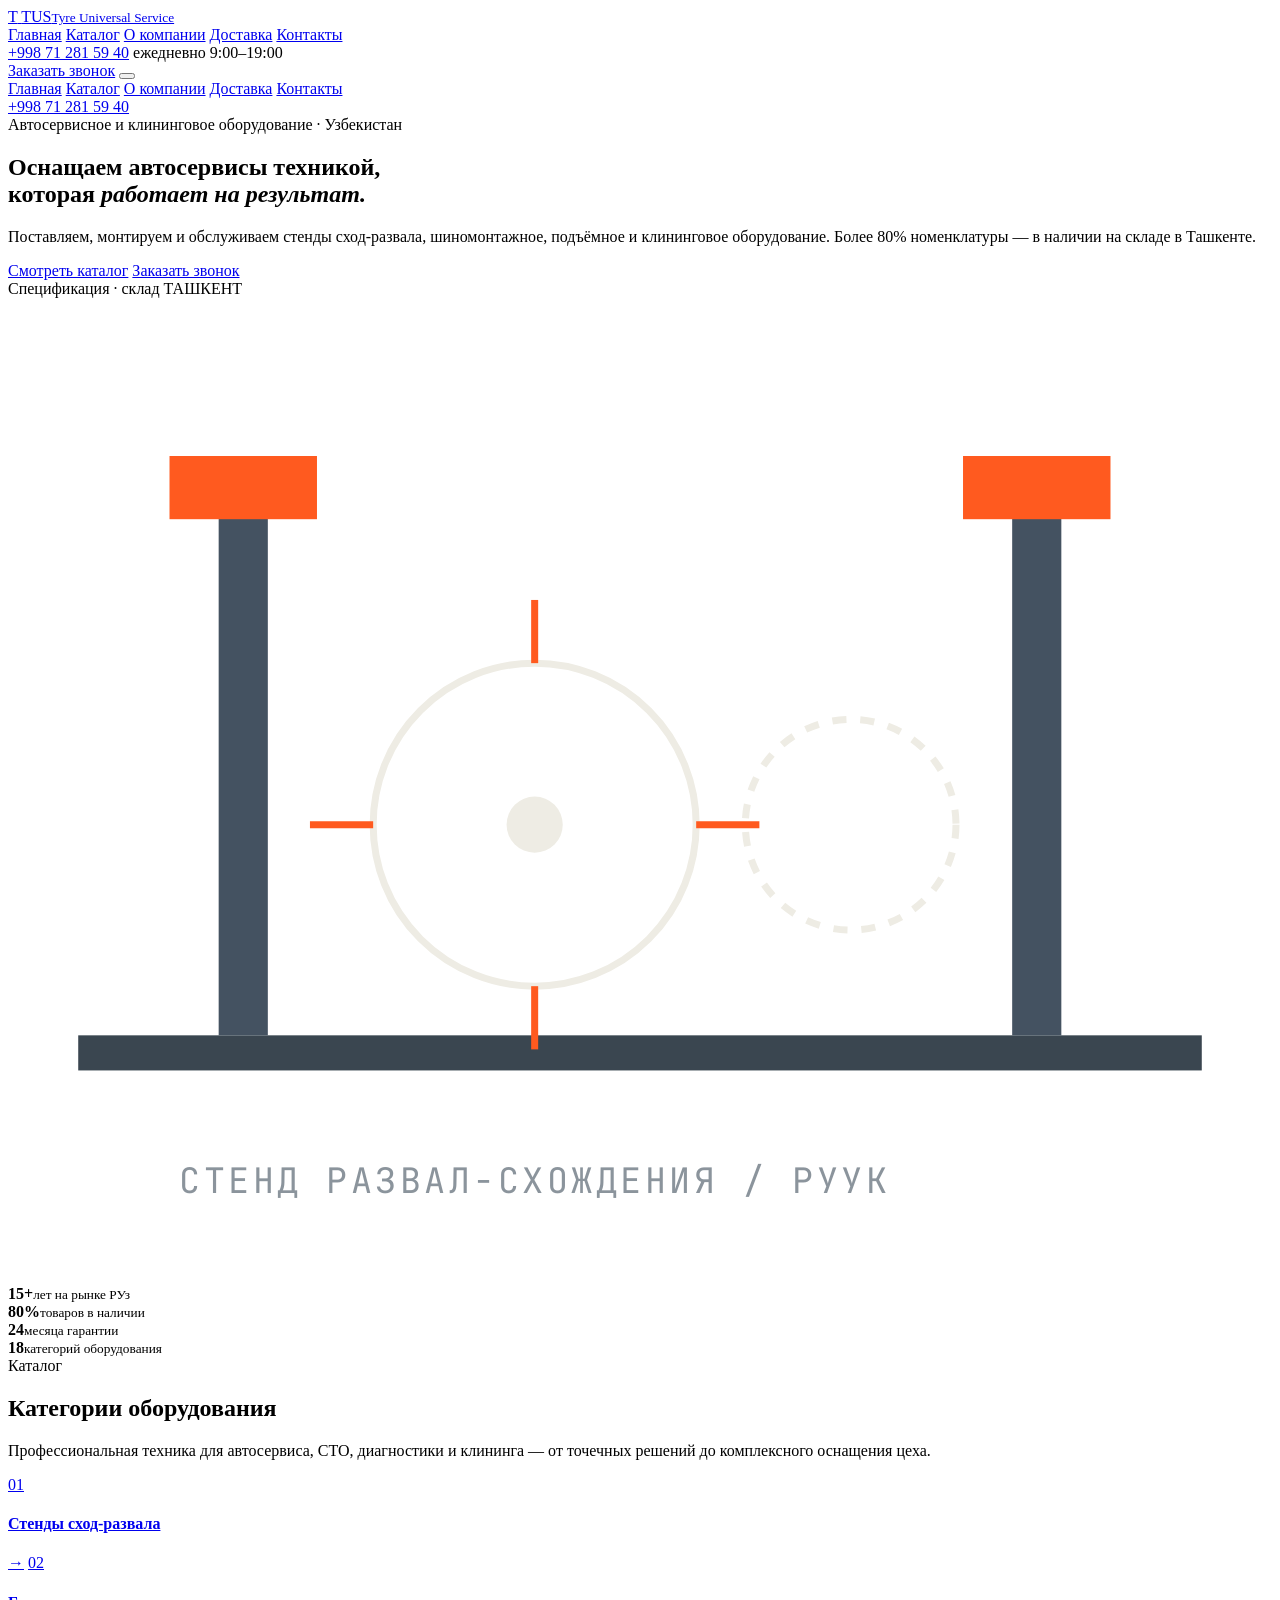
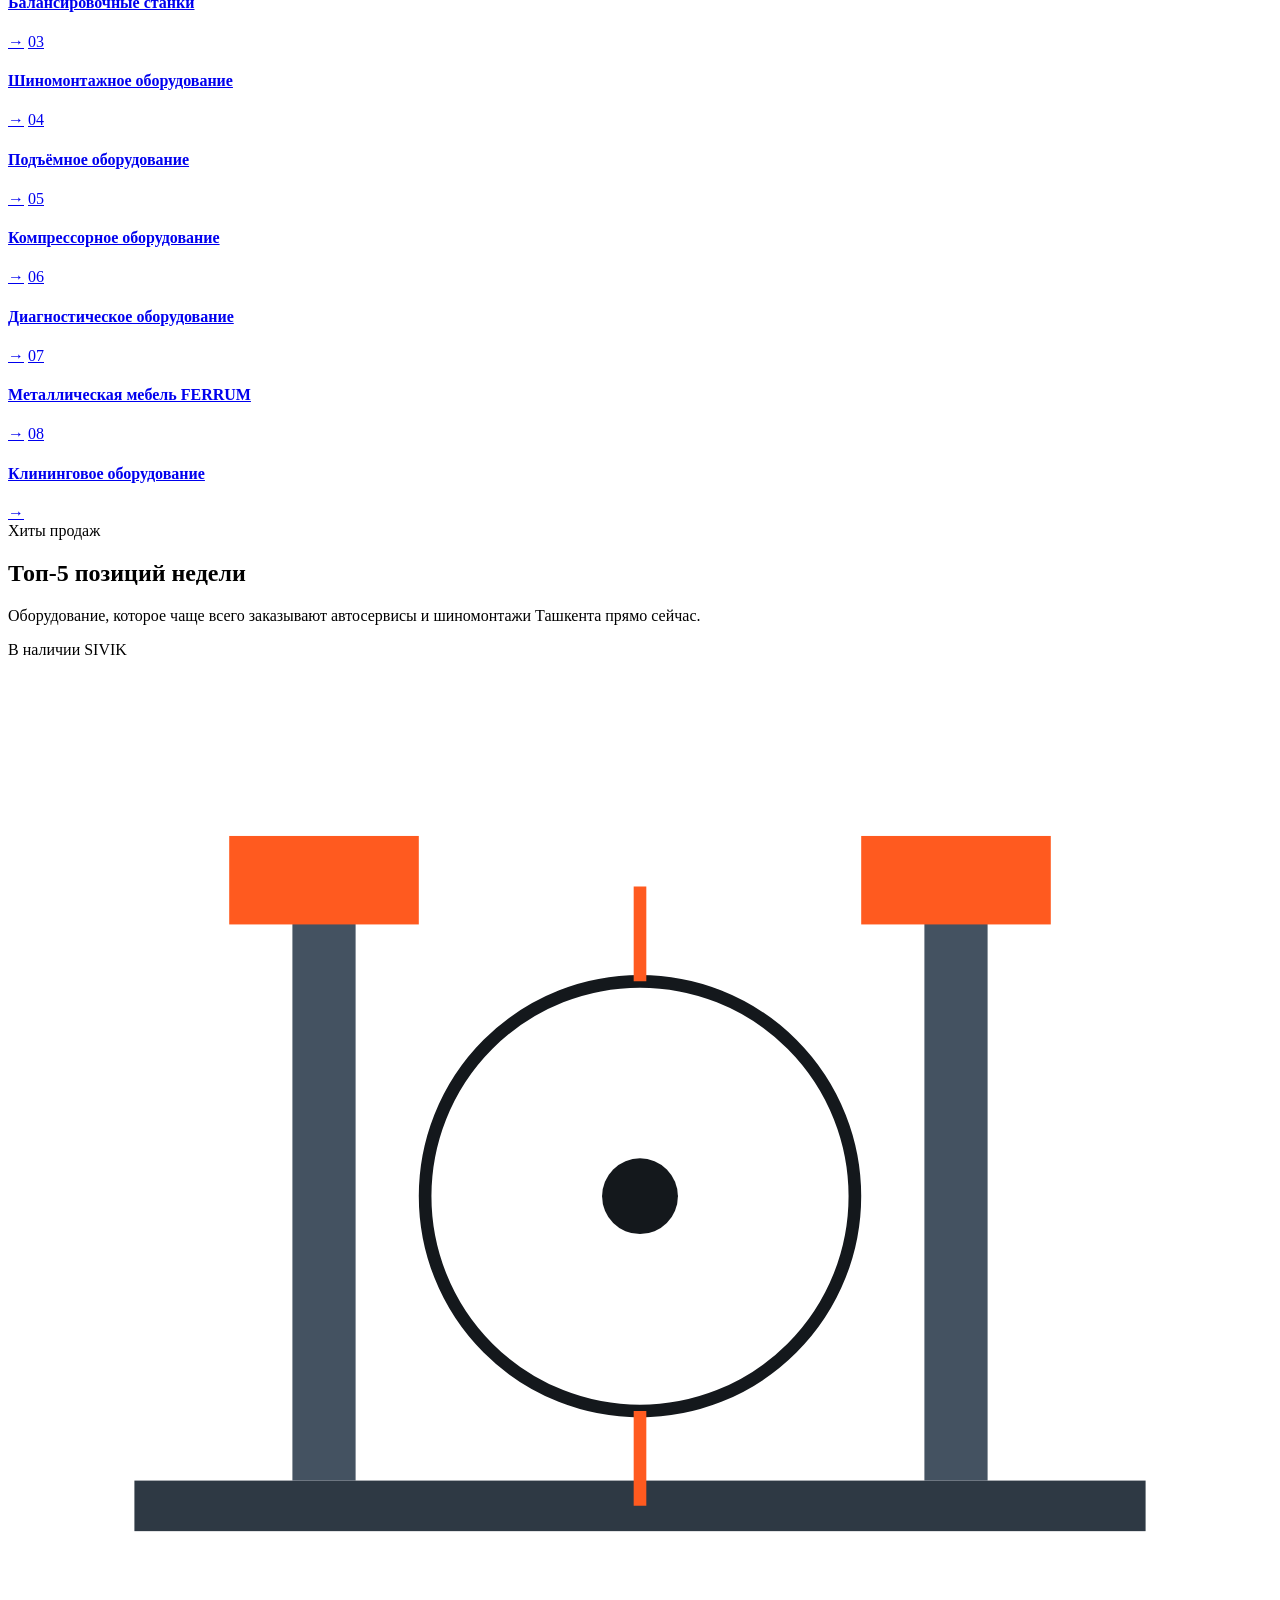
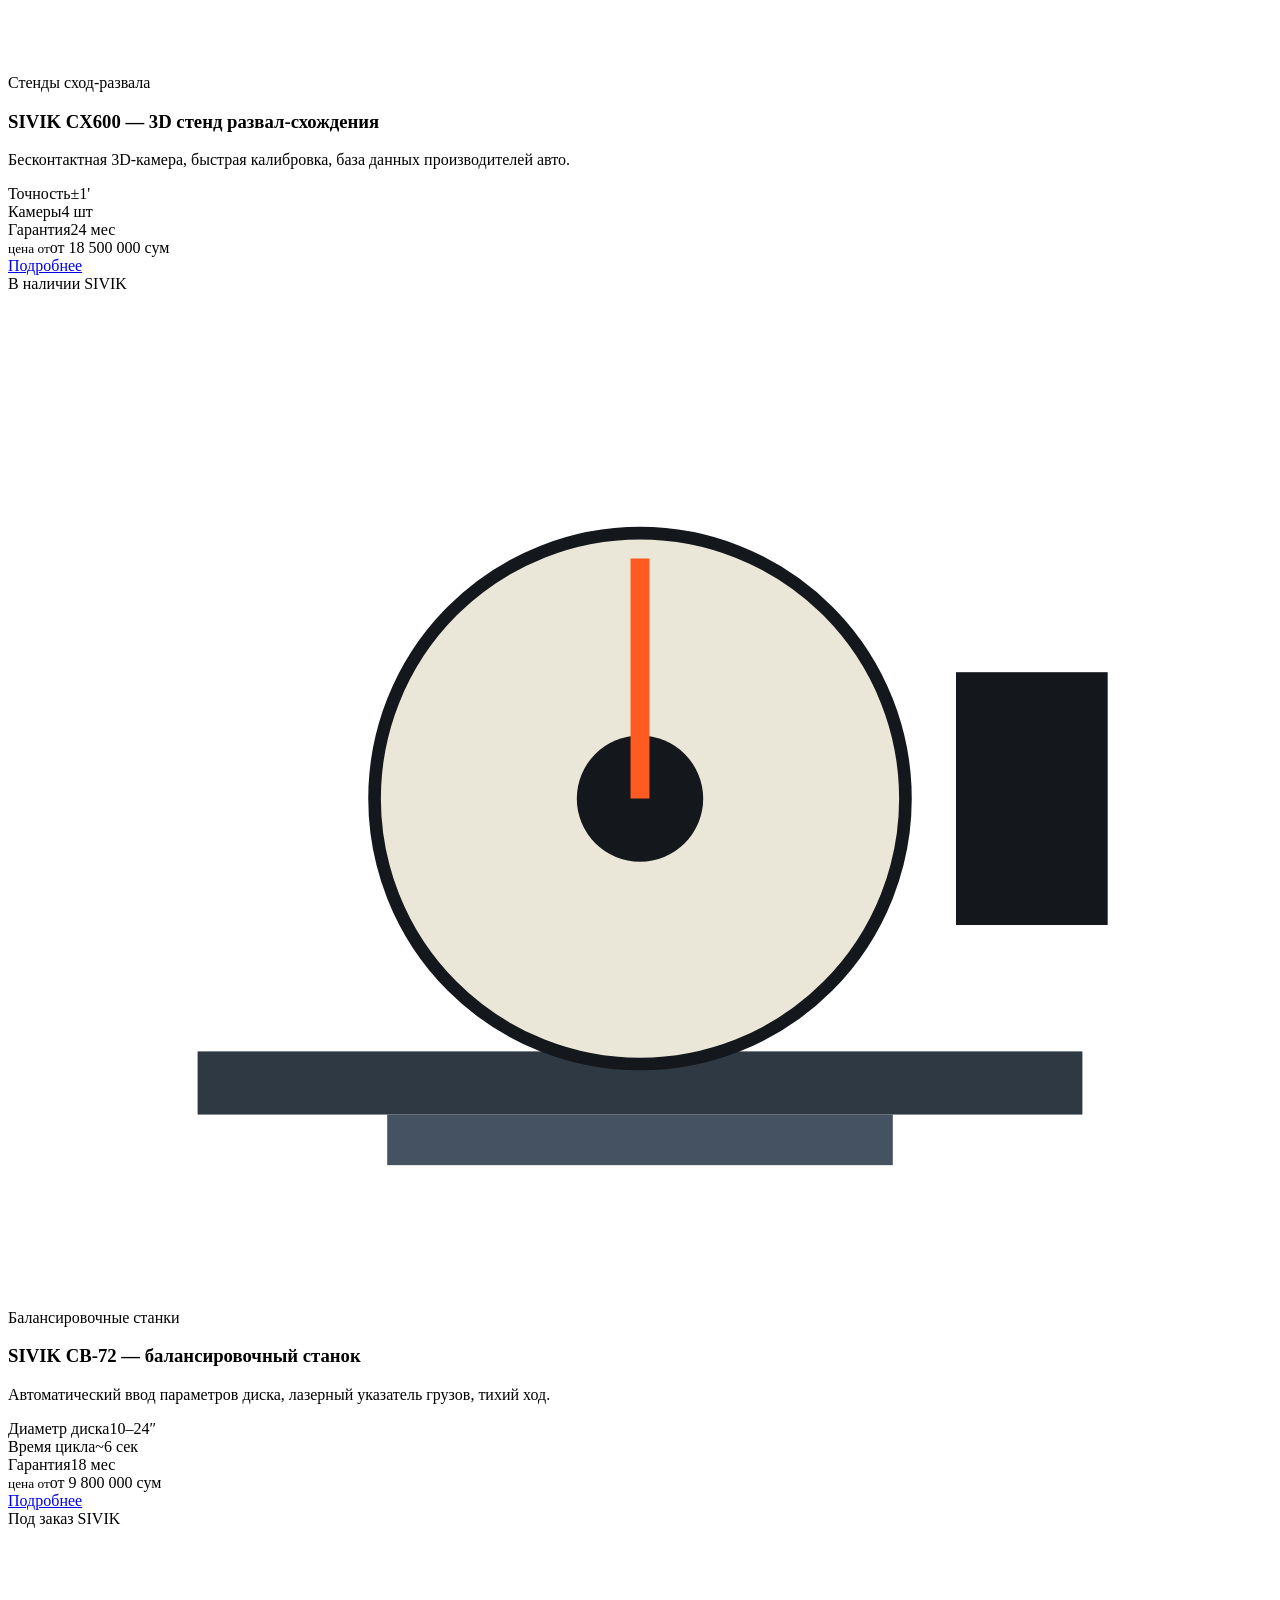
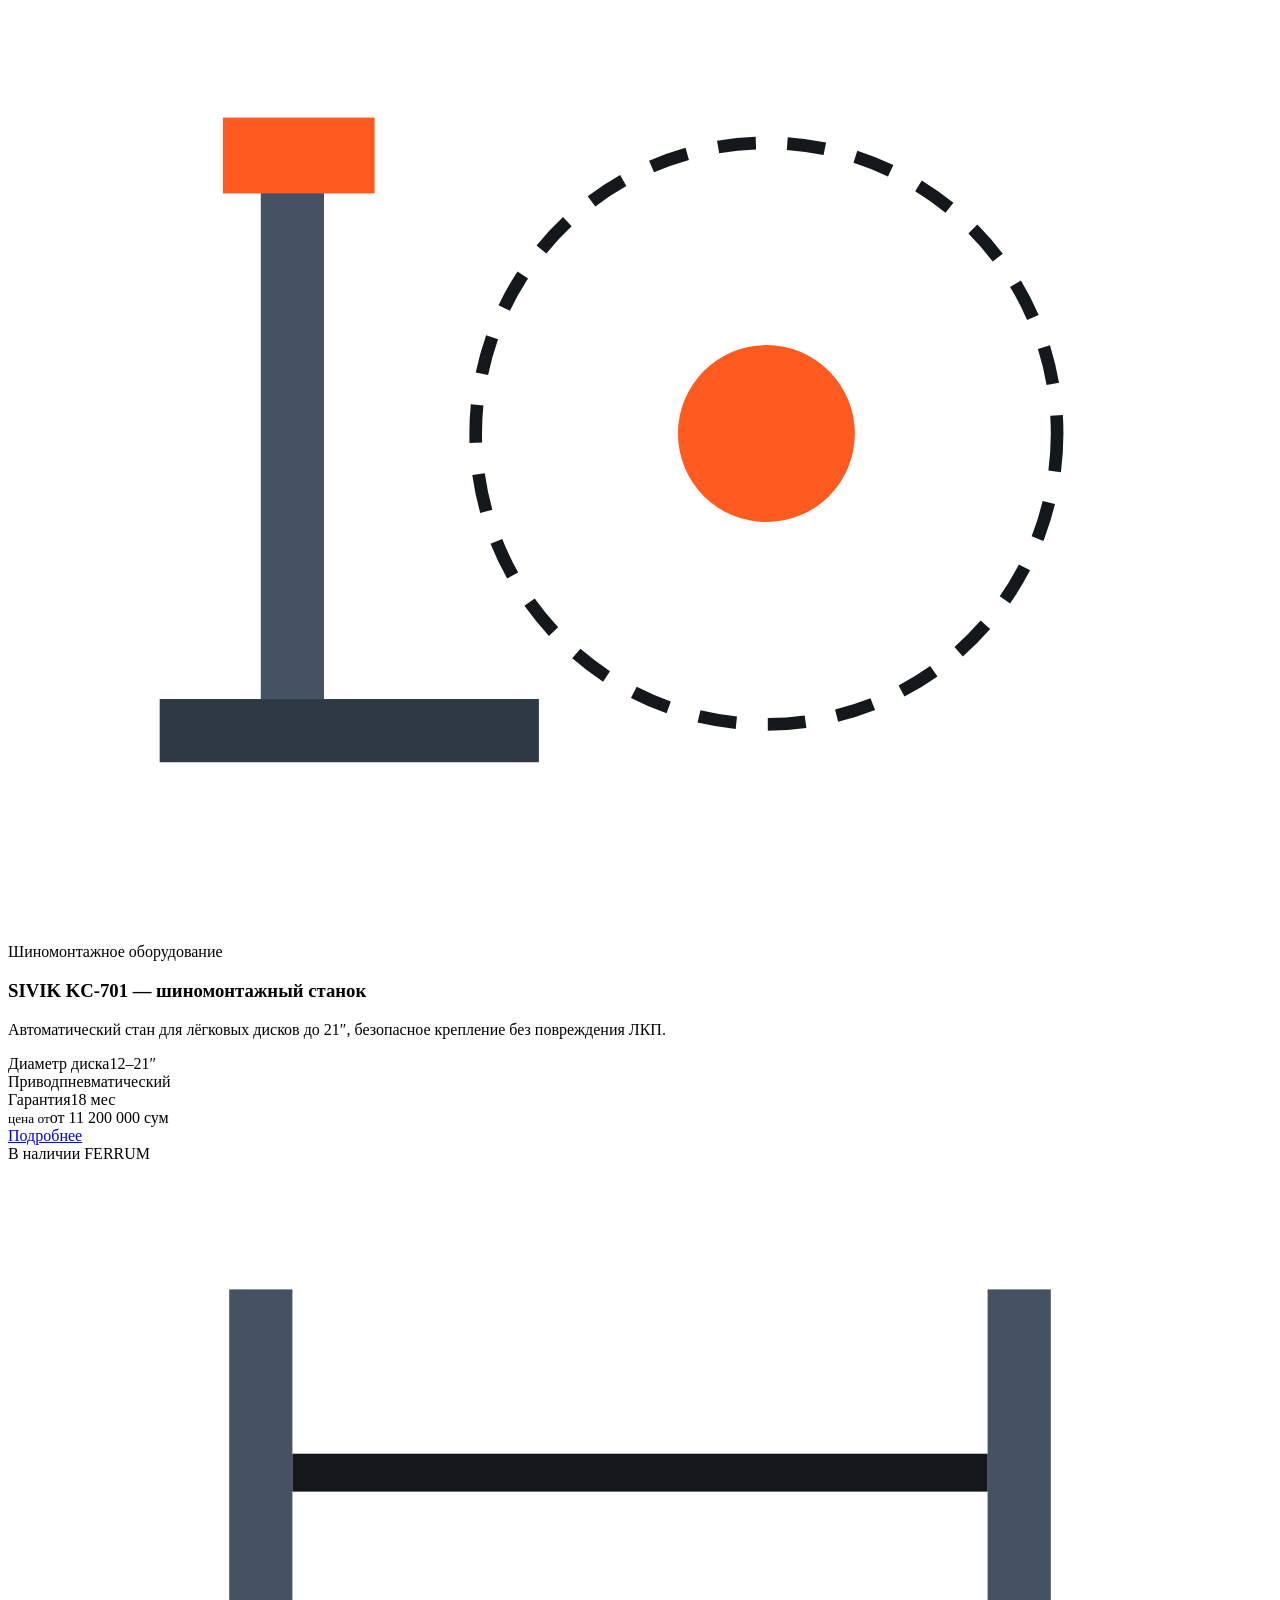
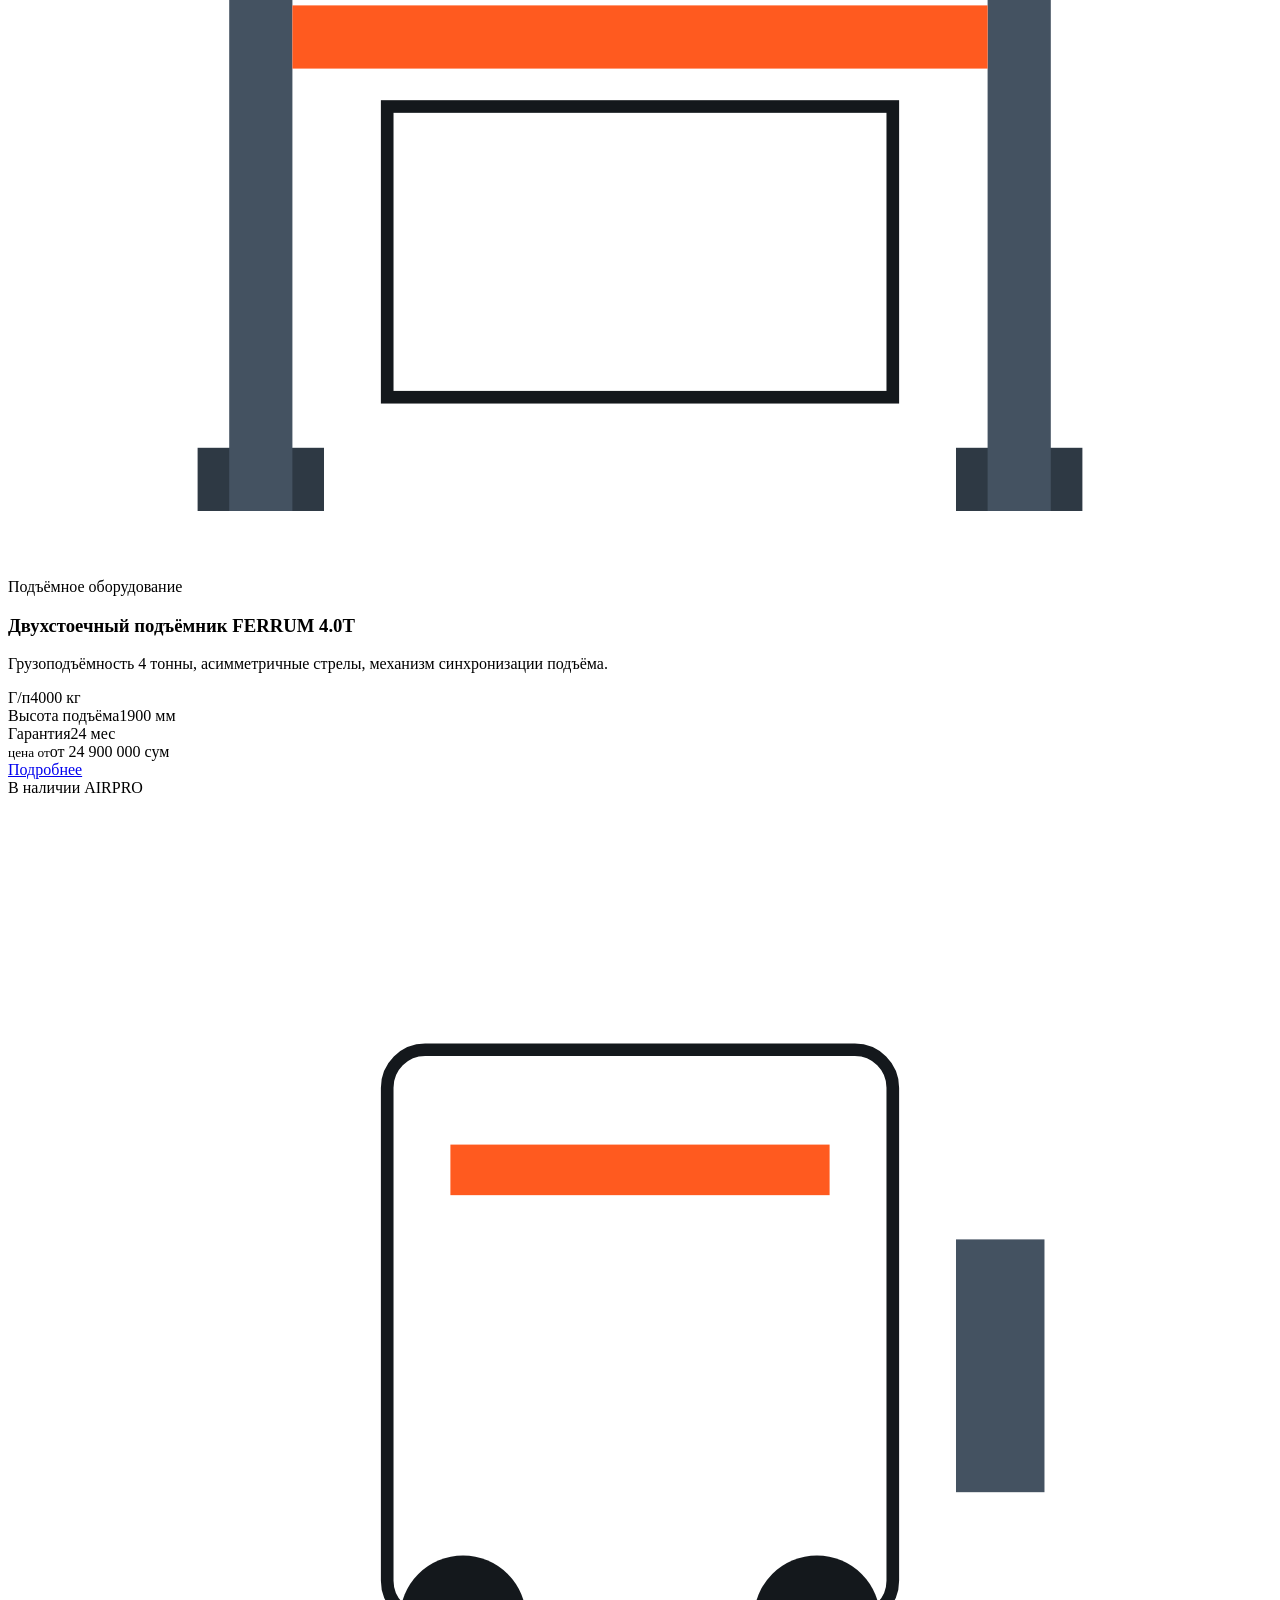
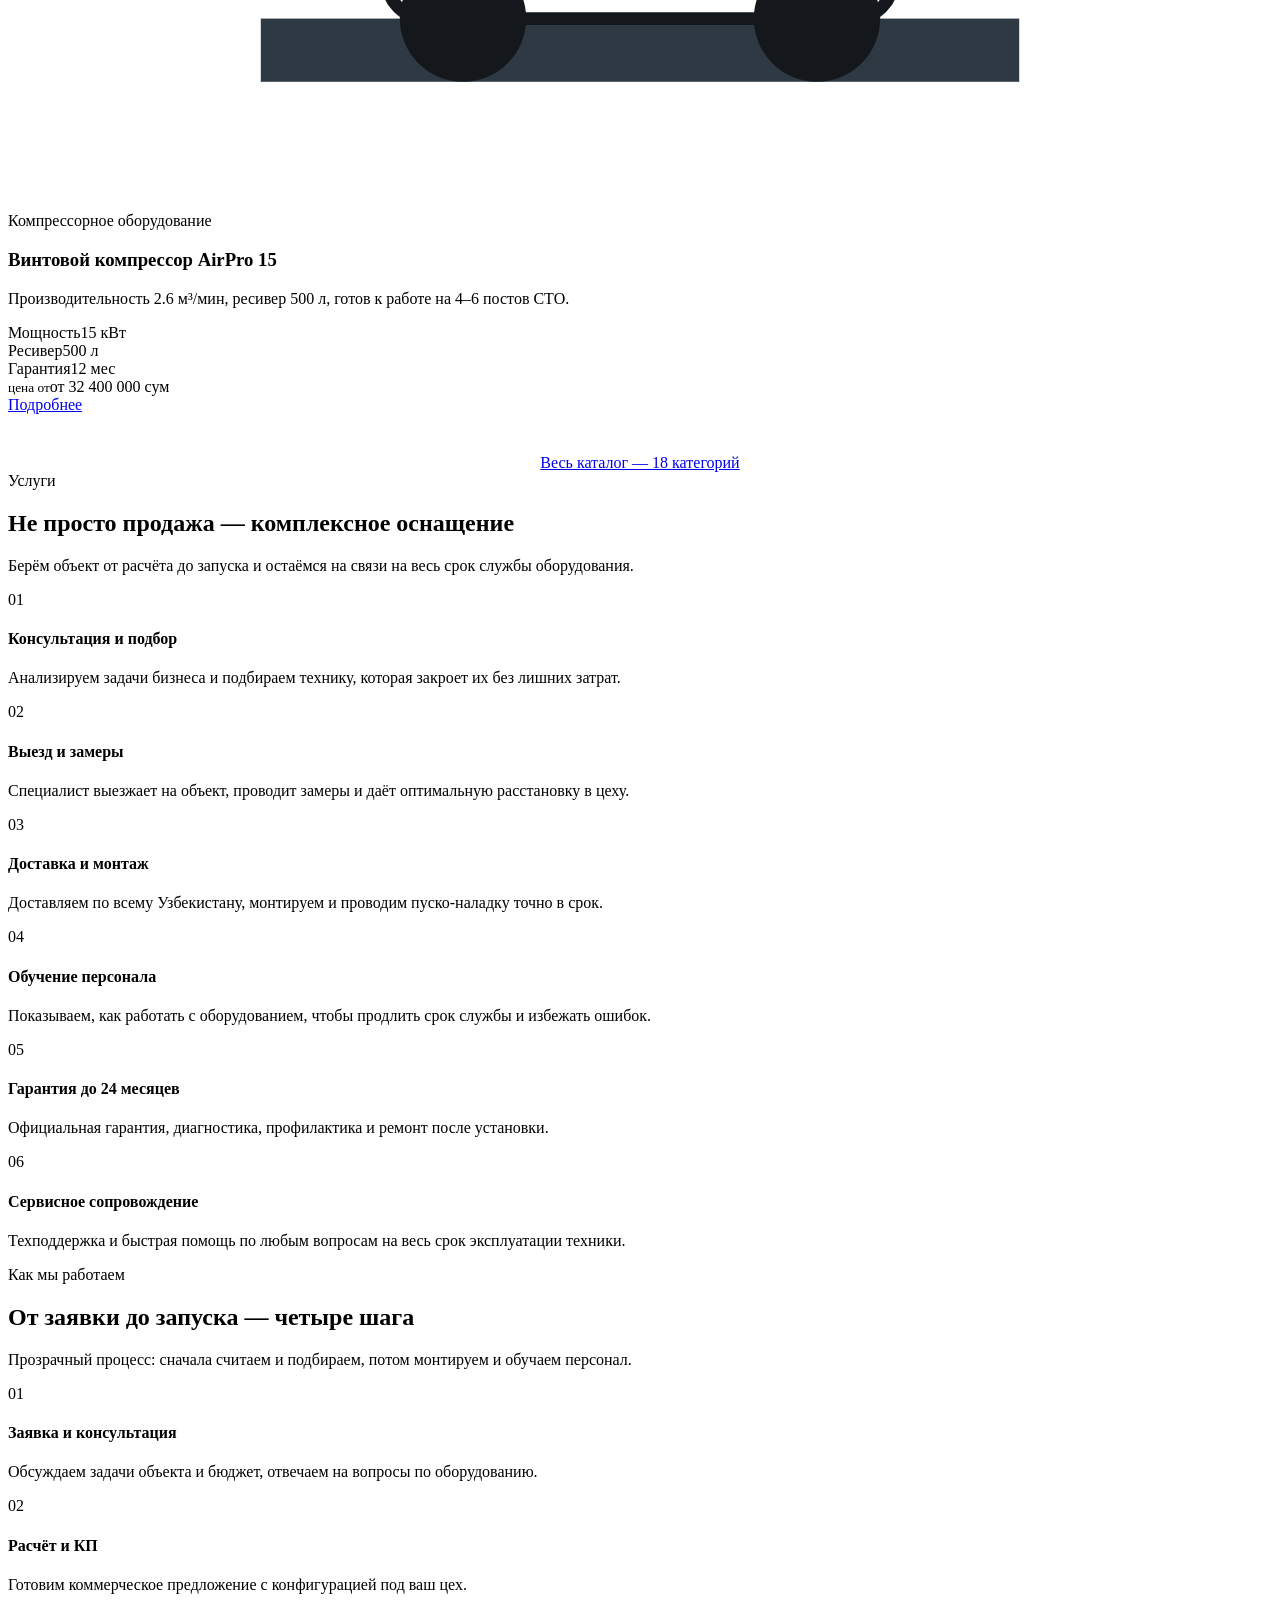
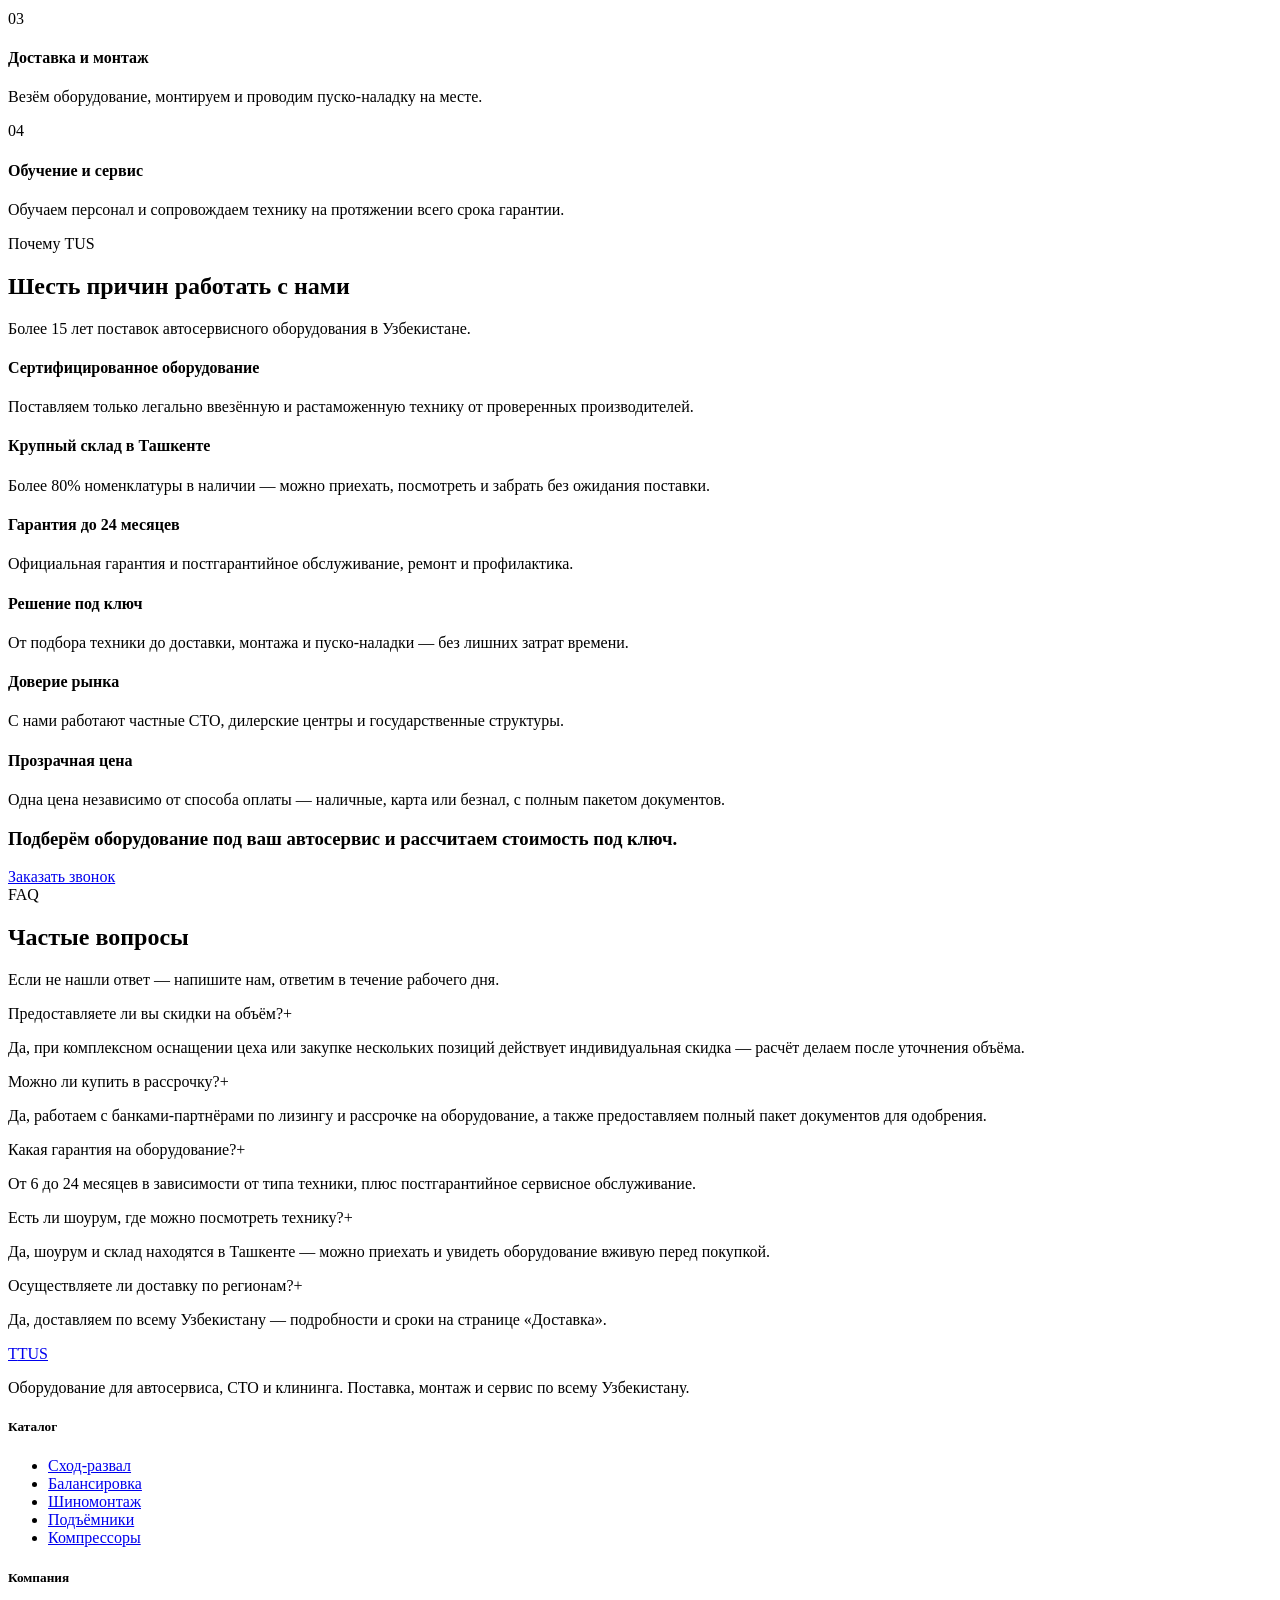
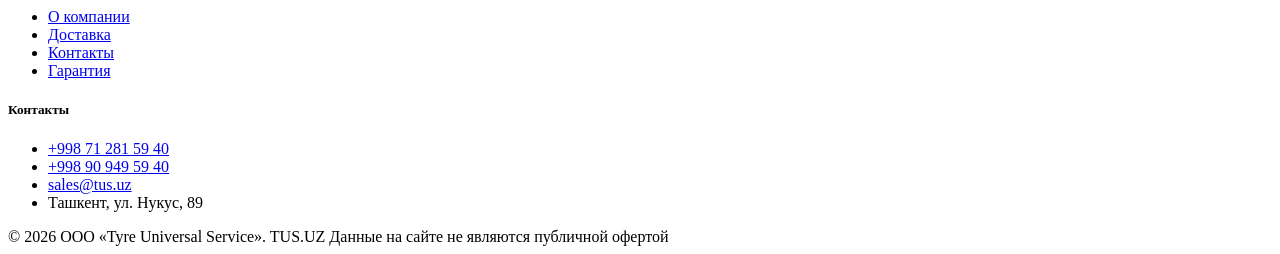
==== index.html @ 4da46985 "Add files via upload" ====
<!DOCTYPE html>
<html lang="ru">
<head>
<meta charset="UTF-8">
<meta name="viewport" content="width=device-width, initial-scale=1.0">
<title>TUS.UZ — оборудование для автосервиса и клининга в Узбекистане</title>
<meta name="description" content="Стенды сход-развала, шиномонтажное и балансировочное оборудование, подъёмники, компрессоры и клининговая техника. Поставка, монтаж и сервис по всему Узбекистану.">
<link rel="preconnect" href="https://fonts.googleapis.com">
<link href="https://fonts.googleapis.com/css2?family=Oswald:wght@500;600;700&family=Manrope:wght@400;500;700;800&family=JetBrains+Mono:wght@400;500;700&display=swap" rel="stylesheet">
<link rel="stylesheet" href="assets/style.css">
</head>
<body>

<header class="site-header">
  <div class="wrap header-top">
    <a href="index.html" class="brand">
      <span class="mark"><span>T</span></span>
      <span>TUS<small>Tyre Universal Service</small></span>
    </a>
    <nav class="main-nav">
      <a href="index.html" class="active">Главная</a>
      <a href="catalog.html">Каталог</a>
      <a href="about.html">О компании</a>
      <a href="delivery.html">Доставка</a>
      <a href="contacts.html">Контакты</a>
    </nav>
    <div class="header-actions">
      <div class="phone-block">
        <a href="tel:+998712815940">+998 71 281 59 40</a>
        <span>ежедневно 9:00–19:00</span>
      </div>
      <a href="contacts.html" class="btn btn-primary header-cta">Заказать звонок</a>
      <button class="burger" aria-label="Меню"><span></span></button>
    </div>
  </div>
  <div class="mobile-nav">
    <a href="index.html">Главная</a>
    <a href="catalog.html">Каталог</a>
    <a href="about.html">О компании</a>
    <a href="delivery.html">Доставка</a>
    <a href="contacts.html">Контакты</a>
    <div class="phone-block"><a href="tel:+998712815940">+998 71 281 59 40</a></div>
  </div>
</header>

<section class="hero">
  <div class="wrap">
    <div class="hero-grid">
      <div>
        <span class="eyebrow on-dark">Автосервисное и клининговое оборудование · Узбекистан</span>
        <h1>Оснащаем автосервисы техникой,<br>которая <em>работает на результат.</em></h1>
        <p class="hero-sub">Поставляем, монтируем и обслуживаем стенды сход-развала, шиномонтажное, подъёмное и клининговое оборудование. Более 80% номенклатуры — в наличии на складе в Ташкенте.</p>
        <div class="hero-cta">
          <a href="catalog.html" class="btn btn-primary">Смотреть каталог</a>
          <a href="contacts.html" class="btn btn-outline">Заказать звонок</a>
        </div>
      </div>
      <div class="hero-panel bracket">
        <span class="label">Спецификация · склад ТАШКЕНТ</span>
        <svg class="hero-illustration" viewBox="0 0 360 280" fill="none" xmlns="http://www.w3.org/2000/svg">
          <rect x="20" y="210" width="320" height="10" fill="#3a4650"/>
          <rect x="60" y="60" width="14" height="150" fill="#445261"/>
          <rect x="286" y="60" width="14" height="150" fill="#445261"/>
          <rect x="46" y="45" width="42" height="18" fill="#ff5a1f"/>
          <rect x="272" y="45" width="42" height="18" fill="#ff5a1f"/>
          <circle cx="150" cy="150" r="46" stroke="#eeece4" stroke-width="2"/>
          <circle cx="150" cy="150" r="8" fill="#eeece4"/>
          <line x1="150" y1="104" x2="150" y2="86" stroke="#ff5a1f" stroke-width="2"/>
          <line x1="150" y1="196" x2="150" y2="214" stroke="#ff5a1f" stroke-width="2"/>
          <line x1="104" y1="150" x2="86" y2="150" stroke="#ff5a1f" stroke-width="2"/>
          <line x1="196" y1="150" x2="214" y2="150" stroke="#ff5a1f" stroke-width="2"/>
          <circle cx="240" cy="150" r="30" stroke="#eeece4" stroke-width="2" stroke-dasharray="4 4"/>
          <text x="150" y="255" text-anchor="middle" font-family="JetBrains Mono, monospace" font-size="10" fill="#8b949c" letter-spacing="1">СТЕНД РАЗВАЛ-СХОЖДЕНИЯ / РУУК</text>
        </svg>
      </div>
    </div>
    <div class="stat-strip">
      <div class="stat"><b>15<span>+</span></b><small>лет на рынке РУз</small></div>
      <div class="stat"><b>80<span>%</span></b><small>товаров в наличии</small></div>
      <div class="stat"><b>24</b><small>месяца гарантии</small></div>
      <div class="stat"><b>18</b><small>категорий оборудования</small></div>
    </div>
  </div>
</section>

<section class="reveal">
  <div class="wrap">
    <div class="section-head">
      <div>
        <span class="eyebrow">Каталог</span>
        <h2>Категории оборудования</h2>
      </div>
      <p>Профессиональная техника для автосервиса, СТО, диагностики и клининга — от точечных решений до комплексного оснащения цеха.</p>
    </div>
    <div class="cat-grid">
      <a class="cat-card" href="catalog.html"><span class="num">01</span><h4>Стенды сход-развала</h4><span class="arrow">→</span></a>
      <a class="cat-card" href="catalog.html"><span class="num">02</span><h4>Балансировочные станки</h4><span class="arrow">→</span></a>
      <a class="cat-card" href="catalog.html"><span class="num">03</span><h4>Шиномонтажное оборудование</h4><span class="arrow">→</span></a>
      <a class="cat-card" href="catalog.html"><span class="num">04</span><h4>Подъёмное оборудование</h4><span class="arrow">→</span></a>
      <a class="cat-card" href="catalog.html"><span class="num">05</span><h4>Компрессорное оборудование</h4><span class="arrow">→</span></a>
      <a class="cat-card" href="catalog.html"><span class="num">06</span><h4>Диагностическое оборудование</h4><span class="arrow">→</span></a>
      <a class="cat-card" href="catalog.html"><span class="num">07</span><h4>Металлическая мебель FERRUM</h4><span class="arrow">→</span></a>
      <a class="cat-card" href="catalog.html"><span class="num">08</span><h4>Клининговое оборудование</h4><span class="arrow">→</span></a>
    </div>
  </div>
</section>

<section class="on-steel reveal">
  <div class="wrap">
    <div class="section-head">
      <div>
        <span class="eyebrow">Хиты продаж</span>
        <h2>Топ-5 позиций недели</h2>
      </div>
      <p>Оборудование, которое чаще всего заказывают автосервисы и шиномонтажи Ташкента прямо сейчас.</p>
    </div>

    <div class="product-grid">

      <div class="product-card">
        <div class="product-media">
          <span class="stock-tag">В наличии</span>
          <span class="brand-tag">SIVIK</span>
          <svg viewBox="0 0 200 160" fill="none" xmlns="http://www.w3.org/2000/svg">
            <rect x="20" y="130" width="160" height="8" fill="#2e3944"/>
            <rect x="45" y="40" width="10" height="90" fill="#445261"/>
            <rect x="145" y="40" width="10" height="90" fill="#445261"/>
            <rect x="35" y="28" width="30" height="14" fill="#ff5a1f"/>
            <rect x="135" y="28" width="30" height="14" fill="#ff5a1f"/>
            <circle cx="100" cy="85" r="34" stroke="#14181c" stroke-width="2"/>
            <circle cx="100" cy="85" r="6" fill="#14181c"/>
            <line x1="100" y1="51" x2="100" y2="36" stroke="#ff5a1f" stroke-width="2"/>
            <line x1="100" y1="119" x2="100" y2="134" stroke="#ff5a1f" stroke-width="2"/>
          </svg>
        </div>
        <div class="product-body">
          <span class="product-cat">Стенды сход-развала</span>
          <h3 class="product-title">SIVIK CX600 — 3D стенд развал-схождения</h3>
          <p class="product-desc">Бесконтактная 3D-камера, быстрая калибровка, база данных производителей авто.</p>
          <div class="spec-list">
            <div class="row"><span>Точность</span><span>±1'</span></div>
            <div class="row"><span>Камеры</span><span>4 шт</span></div>
            <div class="row"><span>Гарантия</span><span>24 мес</span></div>
          </div>
          <div class="product-foot">
            <div class="price"><small>цена от</small>от 18 500 000 сум</div>
            <a href="catalog.html" class="link-arrow">Подробнее</a>
          </div>
        </div>
      </div>

      <div class="product-card">
        <div class="product-media">
          <span class="stock-tag">В наличии</span>
          <span class="brand-tag">SIVIK</span>
          <svg viewBox="0 0 200 160" fill="none" xmlns="http://www.w3.org/2000/svg">
            <rect x="30" y="120" width="140" height="10" fill="#2e3944"/>
            <rect x="60" y="130" width="80" height="8" fill="#445261"/>
            <circle cx="100" cy="80" r="42" fill="#eae6d8" stroke="#14181c" stroke-width="2"/>
            <circle cx="100" cy="80" r="10" fill="#14181c"/>
            <line x1="100" y1="80" x2="100" y2="42" stroke="#ff5a1f" stroke-width="3"/>
            <rect x="150" y="60" width="24" height="40" fill="#14181c"/>
          </svg>
        </div>
        <div class="product-body">
          <span class="product-cat">Балансировочные станки</span>
          <h3 class="product-title">SIVIK CB-72 — балансировочный станок</h3>
          <p class="product-desc">Автоматический ввод параметров диска, лазерный указатель грузов, тихий ход.</p>
          <div class="spec-list">
            <div class="row"><span>Диаметр диска</span><span>10–24″</span></div>
            <div class="row"><span>Время цикла</span><span>~6 сек</span></div>
            <div class="row"><span>Гарантия</span><span>18 мес</span></div>
          </div>
          <div class="product-foot">
            <div class="price"><small>цена от</small>от 9 800 000 сум</div>
            <a href="catalog.html" class="link-arrow">Подробнее</a>
          </div>
        </div>
      </div>

      <div class="product-card">
        <div class="product-media">
          <span class="stock-tag order">Под заказ</span>
          <span class="brand-tag">SIVIK</span>
          <svg viewBox="0 0 200 160" fill="none" xmlns="http://www.w3.org/2000/svg">
            <rect x="24" y="122" width="60" height="10" fill="#2e3944"/>
            <rect x="40" y="40" width="10" height="82" fill="#445261"/>
            <circle cx="120" cy="80" r="46" fill="none" stroke="#14181c" stroke-width="2" stroke-dasharray="6 5"/>
            <circle cx="120" cy="80" r="14" fill="#ff5a1f"/>
            <rect x="34" y="30" width="24" height="12" fill="#ff5a1f"/>
          </svg>
        </div>
        <div class="product-body">
          <span class="product-cat">Шиномонтажное оборудование</span>
          <h3 class="product-title">SIVIK KC-701 — шиномонтажный станок</h3>
          <p class="product-desc">Автоматический стан для лёгковых дисков до 21″, безопасное крепление без повреждения ЛКП.</p>
          <div class="spec-list">
            <div class="row"><span>Диаметр диска</span><span>12–21″</span></div>
            <div class="row"><span>Привод</span><span>пневматический</span></div>
            <div class="row"><span>Гарантия</span><span>18 мес</span></div>
          </div>
          <div class="product-foot">
            <div class="price"><small>цена от</small>от 11 200 000 сум</div>
            <a href="catalog.html" class="link-arrow">Подробнее</a>
          </div>
        </div>
      </div>

      <div class="product-card">
        <div class="product-media">
          <span class="stock-tag">В наличии</span>
          <span class="brand-tag">FERRUM</span>
          <svg viewBox="0 0 200 160" fill="none" xmlns="http://www.w3.org/2000/svg">
            <rect x="30" y="140" width="20" height="10" fill="#2e3944"/>
            <rect x="150" y="140" width="20" height="10" fill="#2e3944"/>
            <rect x="35" y="20" width="10" height="130" fill="#445261"/>
            <rect x="155" y="20" width="10" height="130" fill="#445261"/>
            <rect x="45" y="70" width="110" height="10" fill="#ff5a1f"/>
            <rect x="45" y="46" width="110" height="6" fill="#14181c"/>
            <rect x="60" y="86" width="80" height="46" fill="none" stroke="#14181c" stroke-width="2"/>
          </svg>
        </div>
        <div class="product-body">
          <span class="product-cat">Подъёмное оборудование</span>
          <h3 class="product-title">Двухстоечный подъёмник FERRUM 4.0T</h3>
          <p class="product-desc">Грузоподъёмность 4 тонны, асимметричные стрелы, механизм синхронизации подъёма.</p>
          <div class="spec-list">
            <div class="row"><span>Г/п</span><span>4000 кг</span></div>
            <div class="row"><span>Высота подъёма</span><span>1900 мм</span></div>
            <div class="row"><span>Гарантия</span><span>24 мес</span></div>
          </div>
          <div class="product-foot">
            <div class="price"><small>цена от</small>от 24 900 000 сум</div>
            <a href="catalog.html" class="link-arrow">Подробнее</a>
          </div>
        </div>
      </div>

      <div class="product-card">
        <div class="product-media">
          <span class="stock-tag">В наличии</span>
          <span class="brand-tag">AIRPRO</span>
          <svg viewBox="0 0 200 160" fill="none" xmlns="http://www.w3.org/2000/svg">
            <rect x="40" y="130" width="120" height="10" fill="#2e3944"/>
            <rect x="60" y="40" width="80" height="90" rx="6" fill="none" stroke="#14181c" stroke-width="2"/>
            <rect x="70" y="55" width="60" height="8" fill="#ff5a1f"/>
            <circle cx="72" cy="130" r="10" fill="#14181c"/>
            <circle cx="128" cy="130" r="10" fill="#14181c"/>
            <rect x="150" y="70" width="14" height="40" fill="#445261"/>
          </svg>
        </div>
        <div class="product-body">
          <span class="product-cat">Компрессорное оборудование</span>
          <h3 class="product-title">Винтовой компрессор AirPro 15</h3>
          <p class="product-desc">Производительность 2.6 м³/мин, ресивер 500 л, готов к работе на 4–6 постов СТО.</p>
          <div class="spec-list">
            <div class="row"><span>Мощность</span><span>15 кВт</span></div>
            <div class="row"><span>Ресивер</span><span>500 л</span></div>
            <div class="row"><span>Гарантия</span><span>12 мес</span></div>
          </div>
          <div class="product-foot">
            <div class="price"><small>цена от</small>от 32 400 000 сум</div>
            <a href="catalog.html" class="link-arrow">Подробнее</a>
          </div>
        </div>
      </div>

    </div>

    <div style="text-align:center;margin-top:40px;">
      <a href="catalog.html" class="btn btn-dark">Весь каталог — 18 категорий</a>
    </div>
  </div>
</section>

<section class="on-dark reveal">
  <div class="wrap">
    <div class="section-head">
      <div>
        <span class="eyebrow on-dark">Услуги</span>
        <h2>Не просто продажа — комплексное оснащение</h2>
      </div>
      <p>Берём объект от расчёта до запуска и остаёмся на связи на весь срок службы оборудования.</p>
    </div>
    <div class="service-grid">
      <div class="service-card"><span class="num">01</span><h4>Консультация и подбор</h4><p>Анализируем задачи бизнеса и подбираем технику, которая закроет их без лишних затрат.</p></div>
      <div class="service-card"><span class="num">02</span><h4>Выезд и замеры</h4><p>Специалист выезжает на объект, проводит замеры и даёт оптимальную расстановку в цеху.</p></div>
      <div class="service-card"><span class="num">03</span><h4>Доставка и монтаж</h4><p>Доставляем по всему Узбекистану, монтируем и проводим пуско-наладку точно в срок.</p></div>
      <div class="service-card"><span class="num">04</span><h4>Обучение персонала</h4><p>Показываем, как работать с оборудованием, чтобы продлить срок службы и избежать ошибок.</p></div>
      <div class="service-card"><span class="num">05</span><h4>Гарантия до 24 месяцев</h4><p>Официальная гарантия, диагностика, профилактика и ремонт после установки.</p></div>
      <div class="service-card"><span class="num">06</span><h4>Сервисное сопровождение</h4><p>Техподдержка и быстрая помощь по любым вопросам на весь срок эксплуатации техники.</p></div>
    </div>
  </div>
</section>

<section class="reveal">
  <div class="wrap">
    <div class="section-head">
      <div>
        <span class="eyebrow">Как мы работаем</span>
        <h2>От заявки до запуска — четыре шага</h2>
      </div>
      <p>Прозрачный процесс: сначала считаем и подбираем, потом монтируем и обучаем персонал.</p>
    </div>
    <div class="process-row">
      <div class="process-step"><span class="step-no">01</span><h4>Заявка и консультация</h4><p>Обсуждаем задачи объекта и бюджет, отвечаем на вопросы по оборудованию.</p></div>
      <div class="process-step"><span class="step-no">02</span><h4>Расчёт и КП</h4><p>Готовим коммерческое предложение с конфигурацией под ваш цех.</p></div>
      <div class="process-step"><span class="step-no">03</span><h4>Доставка и монтаж</h4><p>Везём оборудование, монтируем и проводим пуско-наладку на месте.</p></div>
      <div class="process-step"><span class="step-no">04</span><h4>Обучение и сервис</h4><p>Обучаем персонал и сопровождаем технику на протяжении всего срока гарантии.</p></div>
    </div>
  </div>
</section>

<section class="on-steel reveal">
  <div class="wrap">
    <div class="section-head">
      <div>
        <span class="eyebrow">Почему TUS</span>
        <h2>Шесть причин работать с нами</h2>
      </div>
      <p>Более 15 лет поставок автосервисного оборудования в Узбекистане.</p>
    </div>
    <div class="why-grid">
      <div class="why-card"><h4>Сертифицированное оборудование</h4><p>Поставляем только легально ввезённую и растаможенную технику от проверенных производителей.</p></div>
      <div class="why-card"><h4>Крупный склад в Ташкенте</h4><p>Более 80% номенклатуры в наличии — можно приехать, посмотреть и забрать без ожидания поставки.</p></div>
      <div class="why-card"><h4>Гарантия до 24 месяцев</h4><p>Официальная гарантия и постгарантийное обслуживание, ремонт и профилактика.</p></div>
      <div class="why-card"><h4>Решение под ключ</h4><p>От подбора техники до доставки, монтажа и пуско-наладки — без лишних затрат времени.</p></div>
      <div class="why-card"><h4>Доверие рынка</h4><p>С нами работают частные СТО, дилерские центры и государственные структуры.</p></div>
      <div class="why-card"><h4>Прозрачная цена</h4><p>Одна цена независимо от способа оплаты — наличные, карта или безнал, с полным пакетом документов.</p></div>
    </div>
  </div>
</section>

<section class="cta-band reveal">
  <div class="wrap">
    <h3>Подберём оборудование под ваш автосервис и рассчитаем стоимость под ключ.</h3>
    <a href="contacts.html" class="btn btn-dark">Заказать звонок</a>
  </div>
</section>

<section class="reveal">
  <div class="wrap">
    <div class="section-head">
      <div>
        <span class="eyebrow">FAQ</span>
        <h2>Частые вопросы</h2>
      </div>
      <p>Если не нашли ответ — напишите нам, ответим в течение рабочего дня.</p>
    </div>
    <div class="faq-list">
      <div class="faq-item open">
        <div class="faq-q"><span>Предоставляете ли вы скидки на объём?</span><span class="plus">+</span></div>
        <div class="faq-a" style="max-height:200px;"><p>Да, при комплексном оснащении цеха или закупке нескольких позиций действует индивидуальная скидка — расчёт делаем после уточнения объёма.</p></div>
      </div>
      <div class="faq-item">
        <div class="faq-q"><span>Можно ли купить в рассрочку?</span><span class="plus">+</span></div>
        <div class="faq-a"><p>Да, работаем с банками-партнёрами по лизингу и рассрочке на оборудование, а также предоставляем полный пакет документов для одобрения.</p></div>
      </div>
      <div class="faq-item">
        <div class="faq-q"><span>Какая гарантия на оборудование?</span><span class="plus">+</span></div>
        <div class="faq-a"><p>От 6 до 24 месяцев в зависимости от типа техники, плюс постгарантийное сервисное обслуживание.</p></div>
      </div>
      <div class="faq-item">
        <div class="faq-q"><span>Есть ли шоурум, где можно посмотреть технику?</span><span class="plus">+</span></div>
        <div class="faq-a"><p>Да, шоурум и склад находятся в Ташкенте — можно приехать и увидеть оборудование вживую перед покупкой.</p></div>
      </div>
      <div class="faq-item">
        <div class="faq-q"><span>Осуществляете ли доставку по регионам?</span><span class="plus">+</span></div>
        <div class="faq-a"><p>Да, доставляем по всему Узбекистану — подробности и сроки на странице «Доставка».</p></div>
      </div>
    </div>
  </div>
</section>

<footer class="site-footer">
  <div class="wrap">
    <div class="footer-grid">
      <div class="footer-brand">
        <a href="index.html" class="brand"><span class="mark"><span>T</span></span><span>TUS</span></a>
        <p>Оборудование для автосервиса, СТО и клининга. Поставка, монтаж и сервис по всему Узбекистану.</p>
      </div>
      <div>
        <h5>Каталог</h5>
        <ul>
          <li><a href="catalog.html">Сход-развал</a></li>
          <li><a href="catalog.html">Балансировка</a></li>
          <li><a href="catalog.html">Шиномонтаж</a></li>
          <li><a href="catalog.html">Подъёмники</a></li>
          <li><a href="catalog.html">Компрессоры</a></li>
        </ul>
      </div>
      <div>
        <h5>Компания</h5>
        <ul>
          <li><a href="about.html">О компании</a></li>
          <li><a href="delivery.html">Доставка</a></li>
          <li><a href="contacts.html">Контакты</a></li>
          <li><a href="index.html#">Гарантия</a></li>
        </ul>
      </div>
      <div>
        <h5>Контакты</h5>
        <ul>
          <li><a href="tel:+998712815940">+998 71 281 59 40</a></li>
          <li><a href="tel:+998909495940">+998 90 949 59 40</a></li>
          <li><a href="mailto:sales@tus.uz">sales@tus.uz</a></li>
          <li>Ташкент, ул. Нукус, 89</li>
        </ul>
      </div>
    </div>
    <div class="footer-bottom">
      <span>© 2026 ООО «Tyre Universal Service». TUS.UZ</span>
      <span>Данные на сайте не являются публичной офертой</span>
    </div>
  </div>
</footer>

<script src="assets/script.js"></script>
</body>
</html>
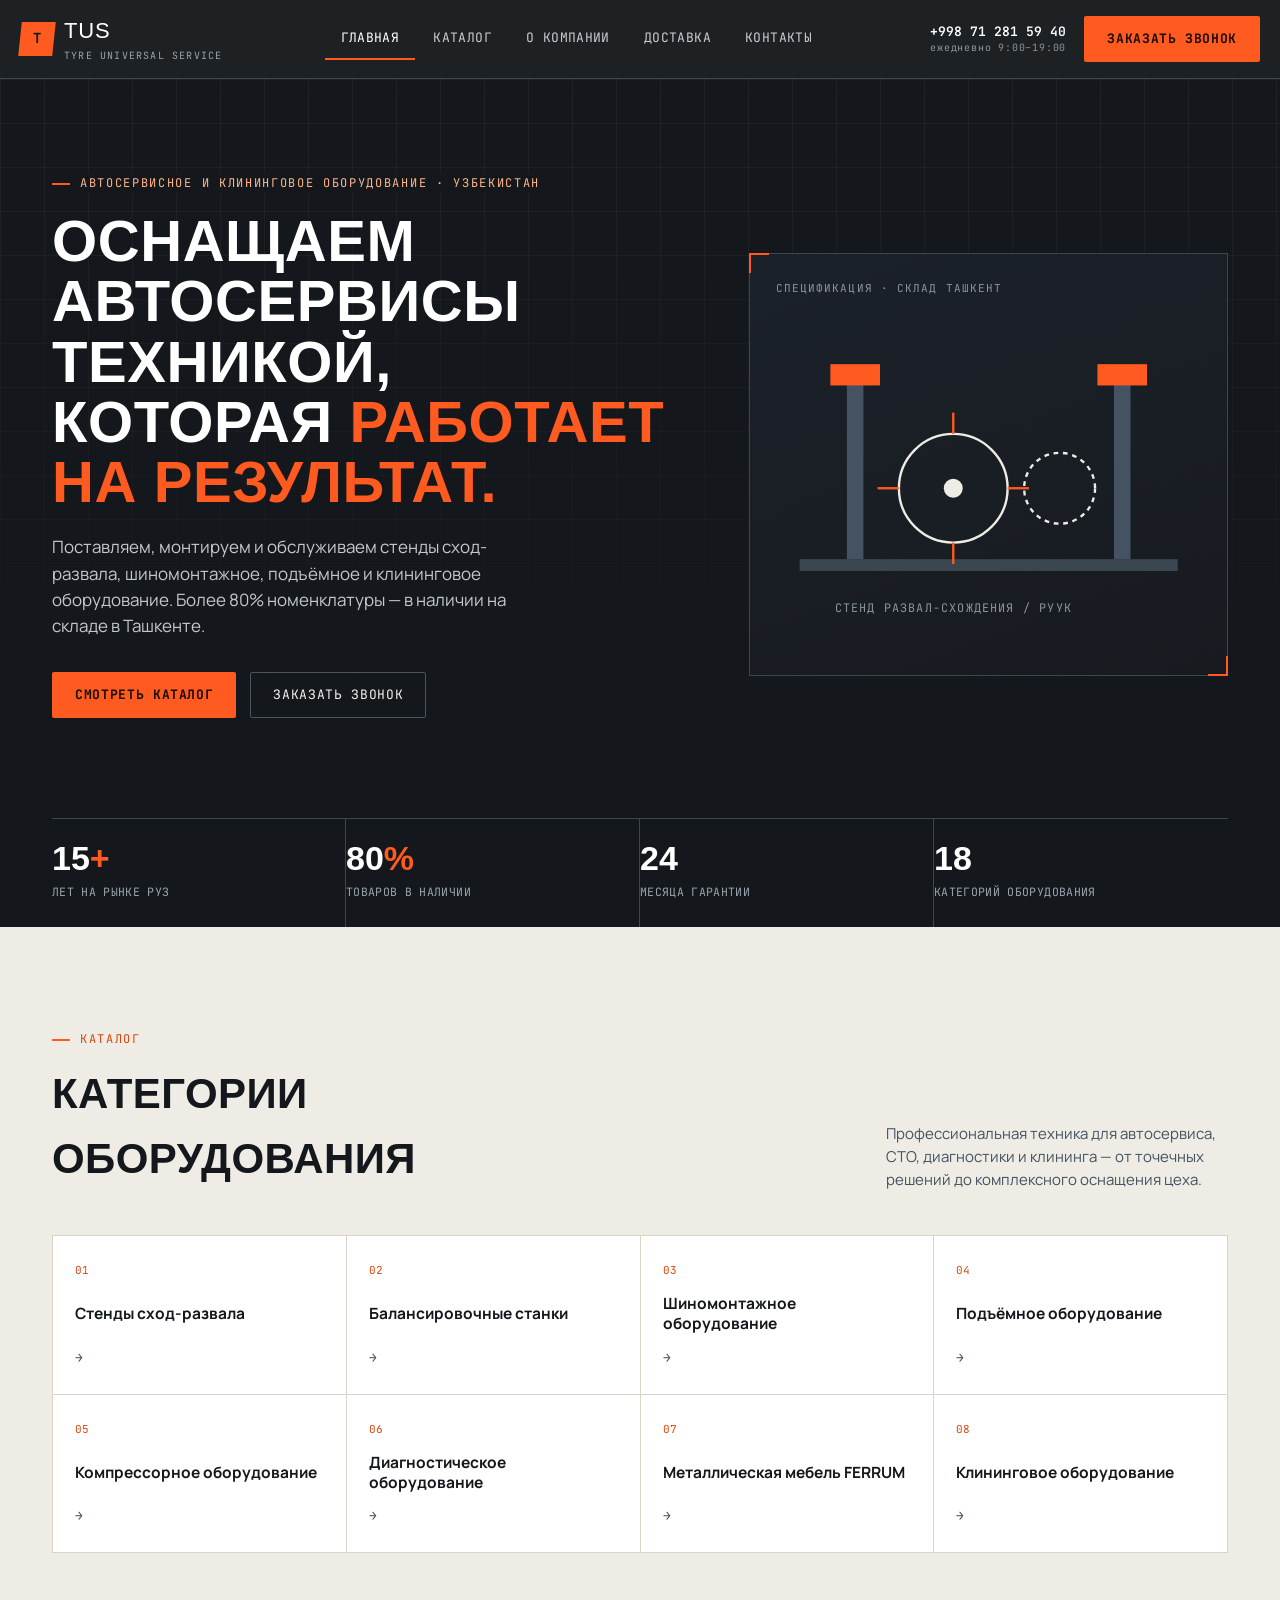
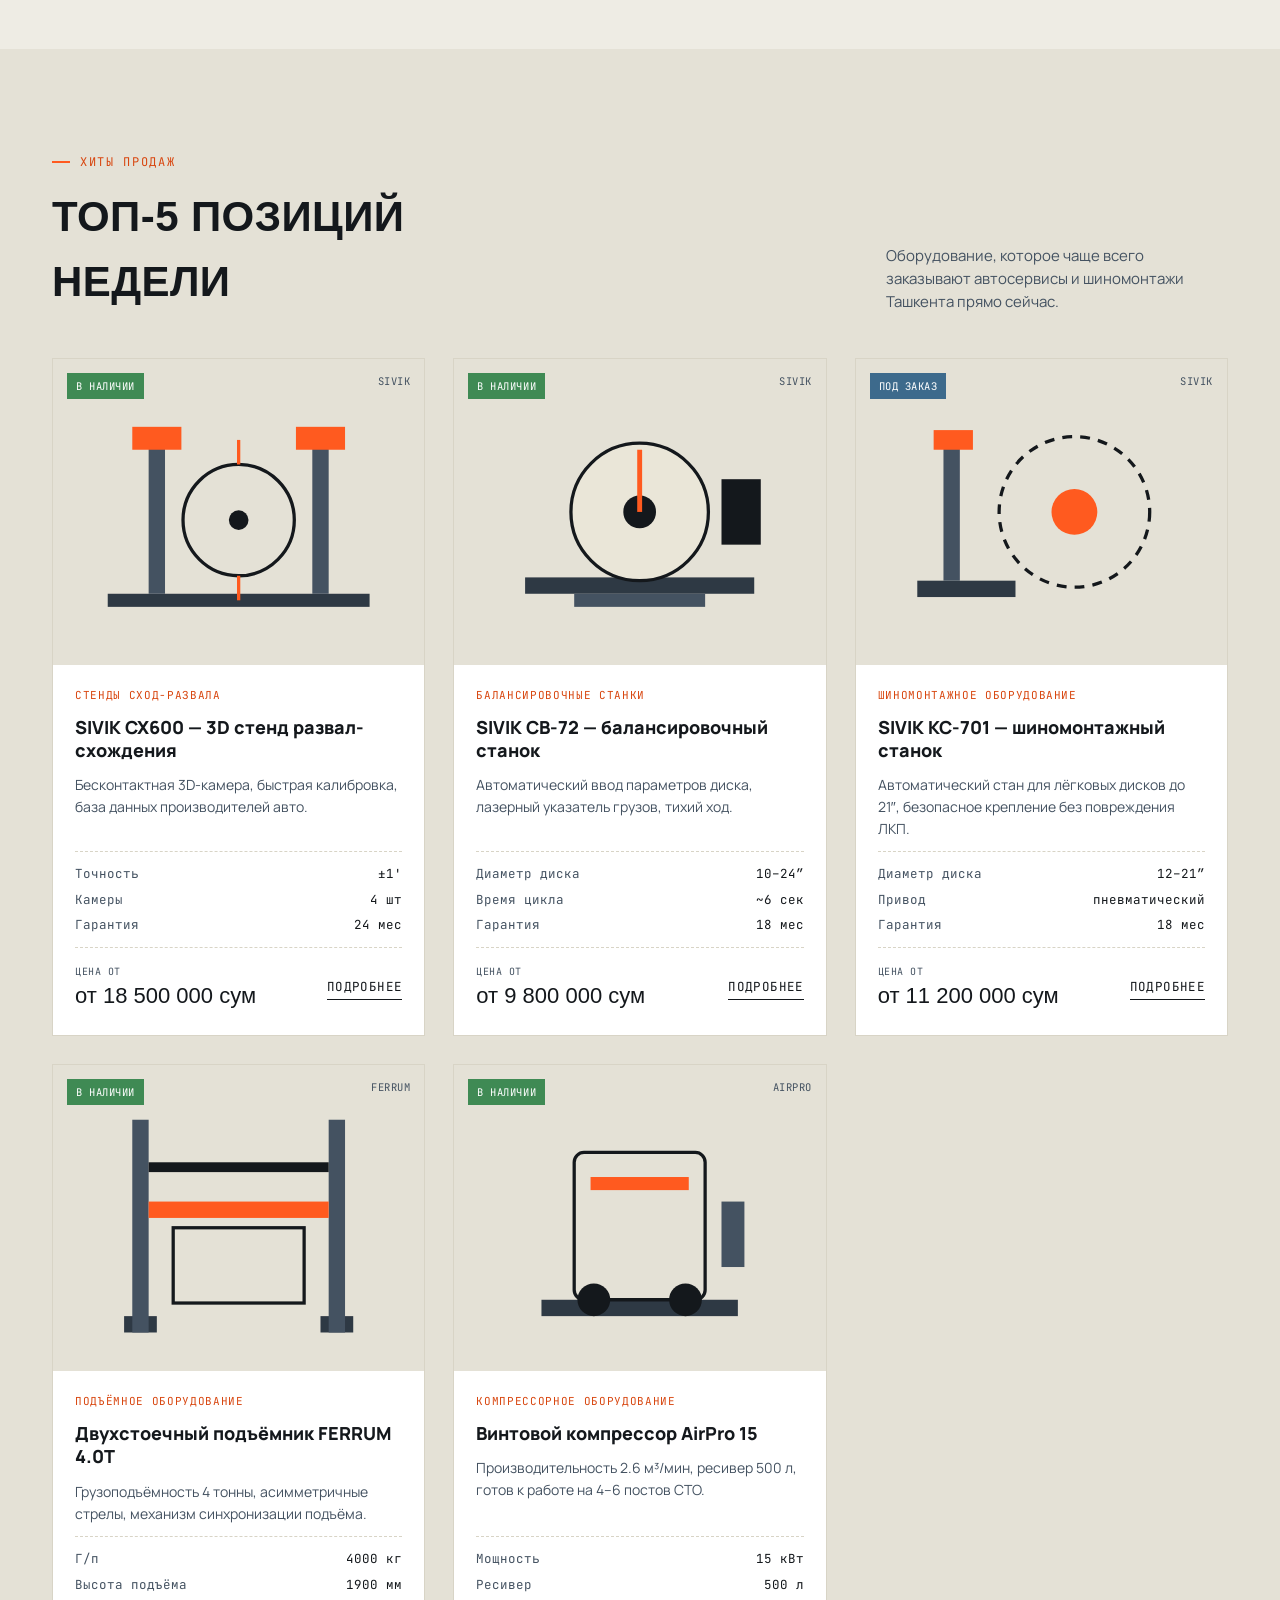
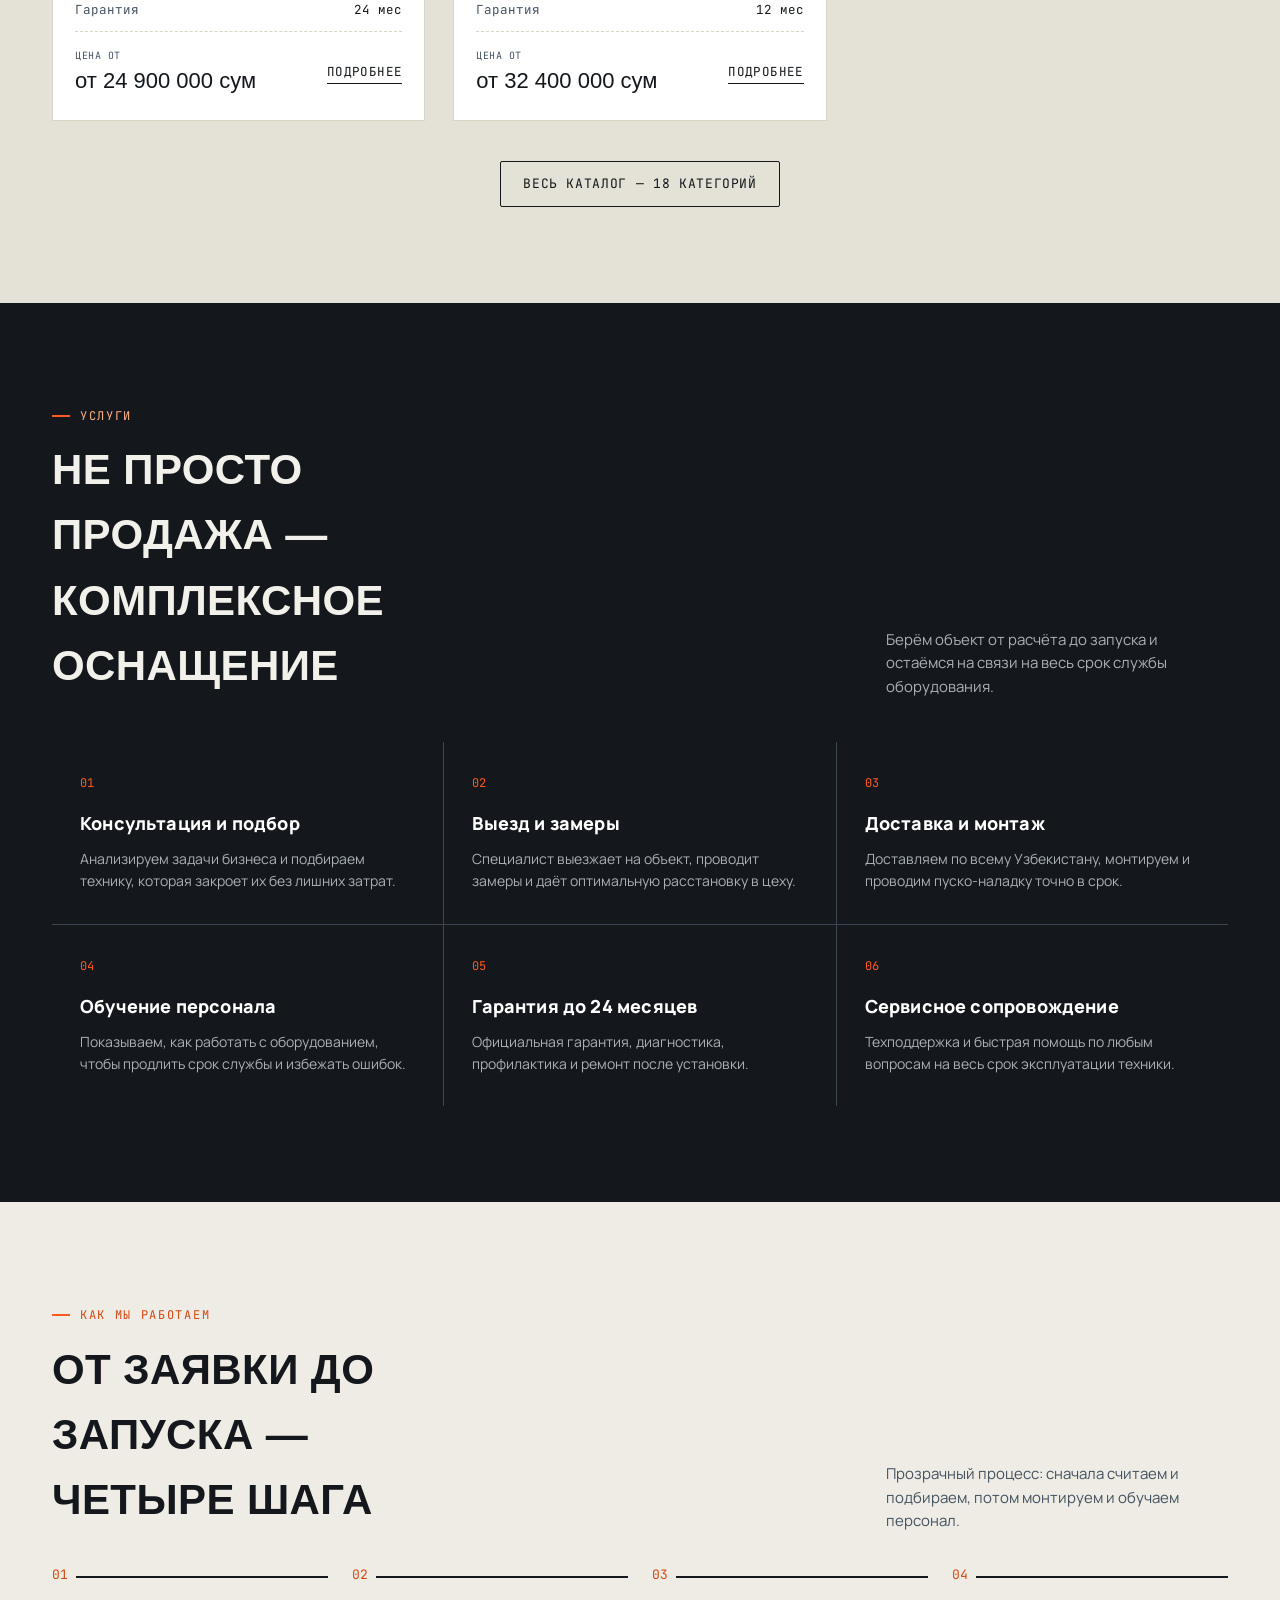
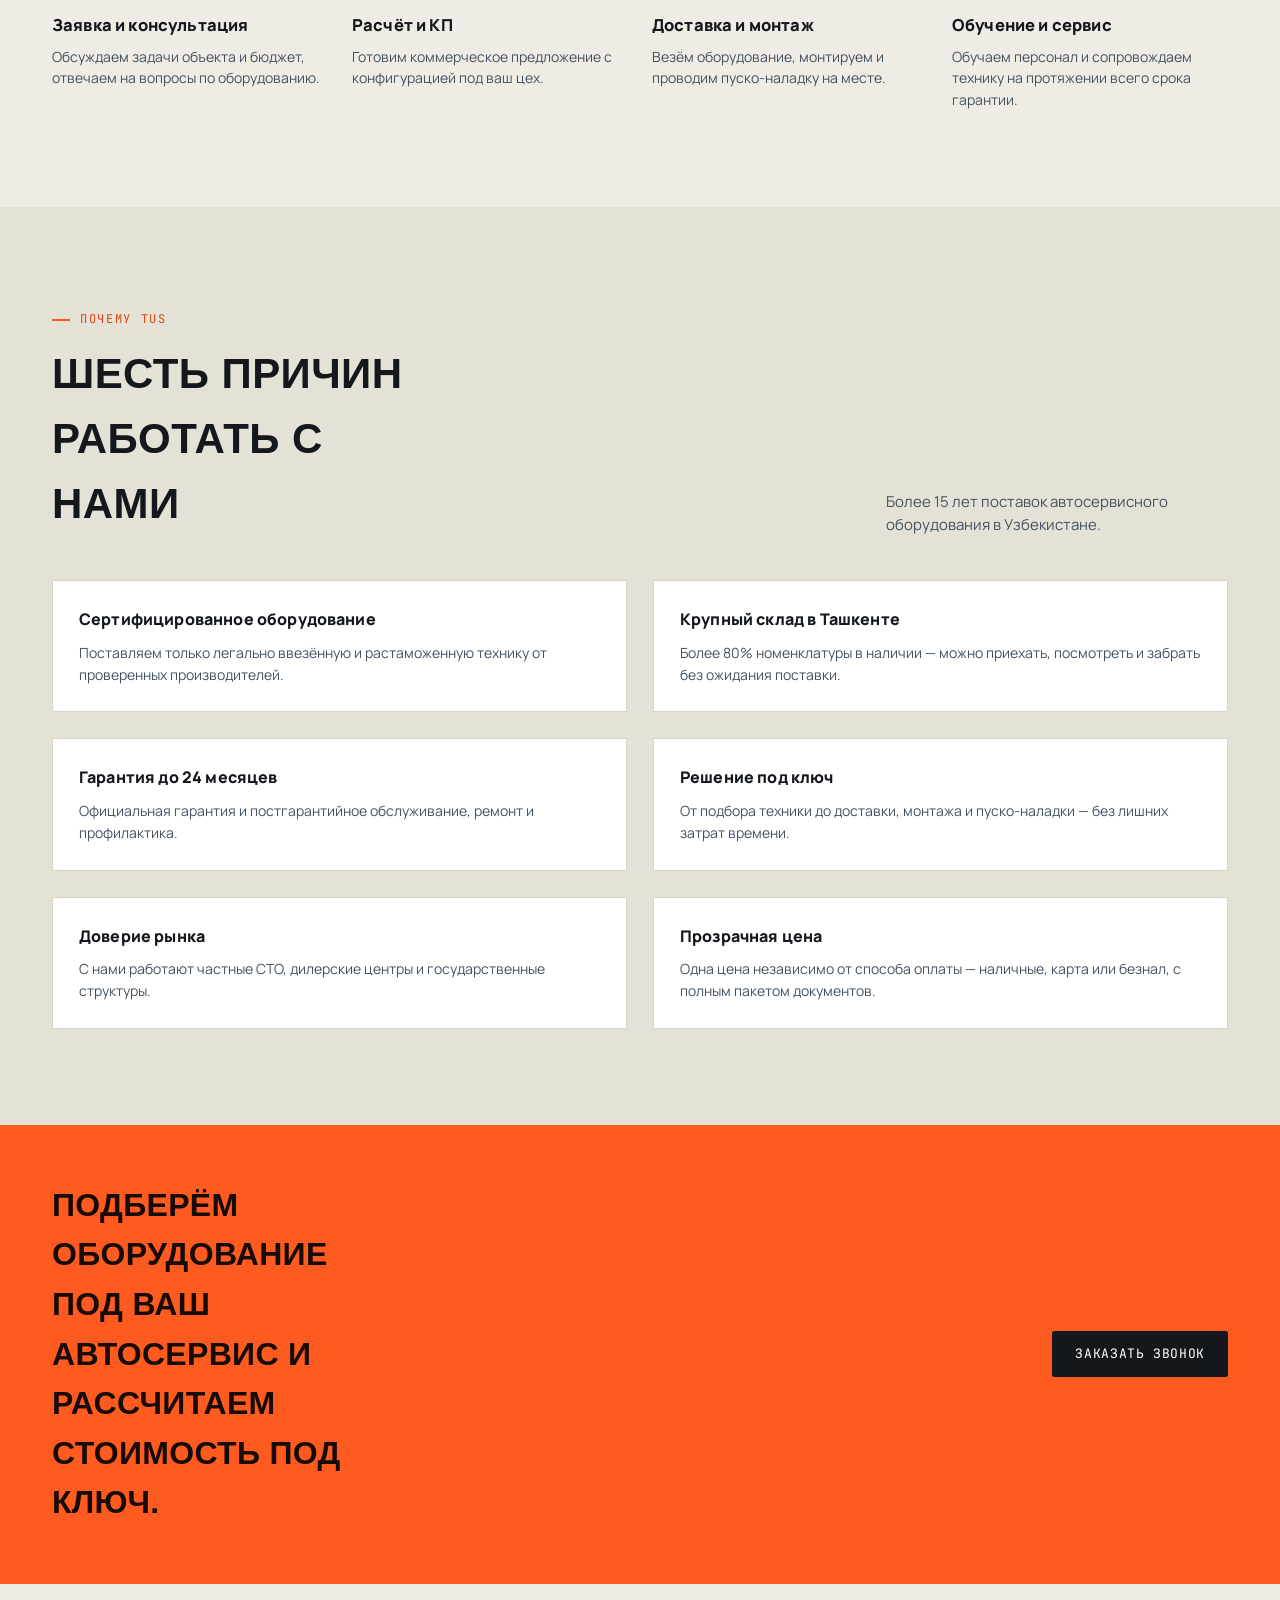
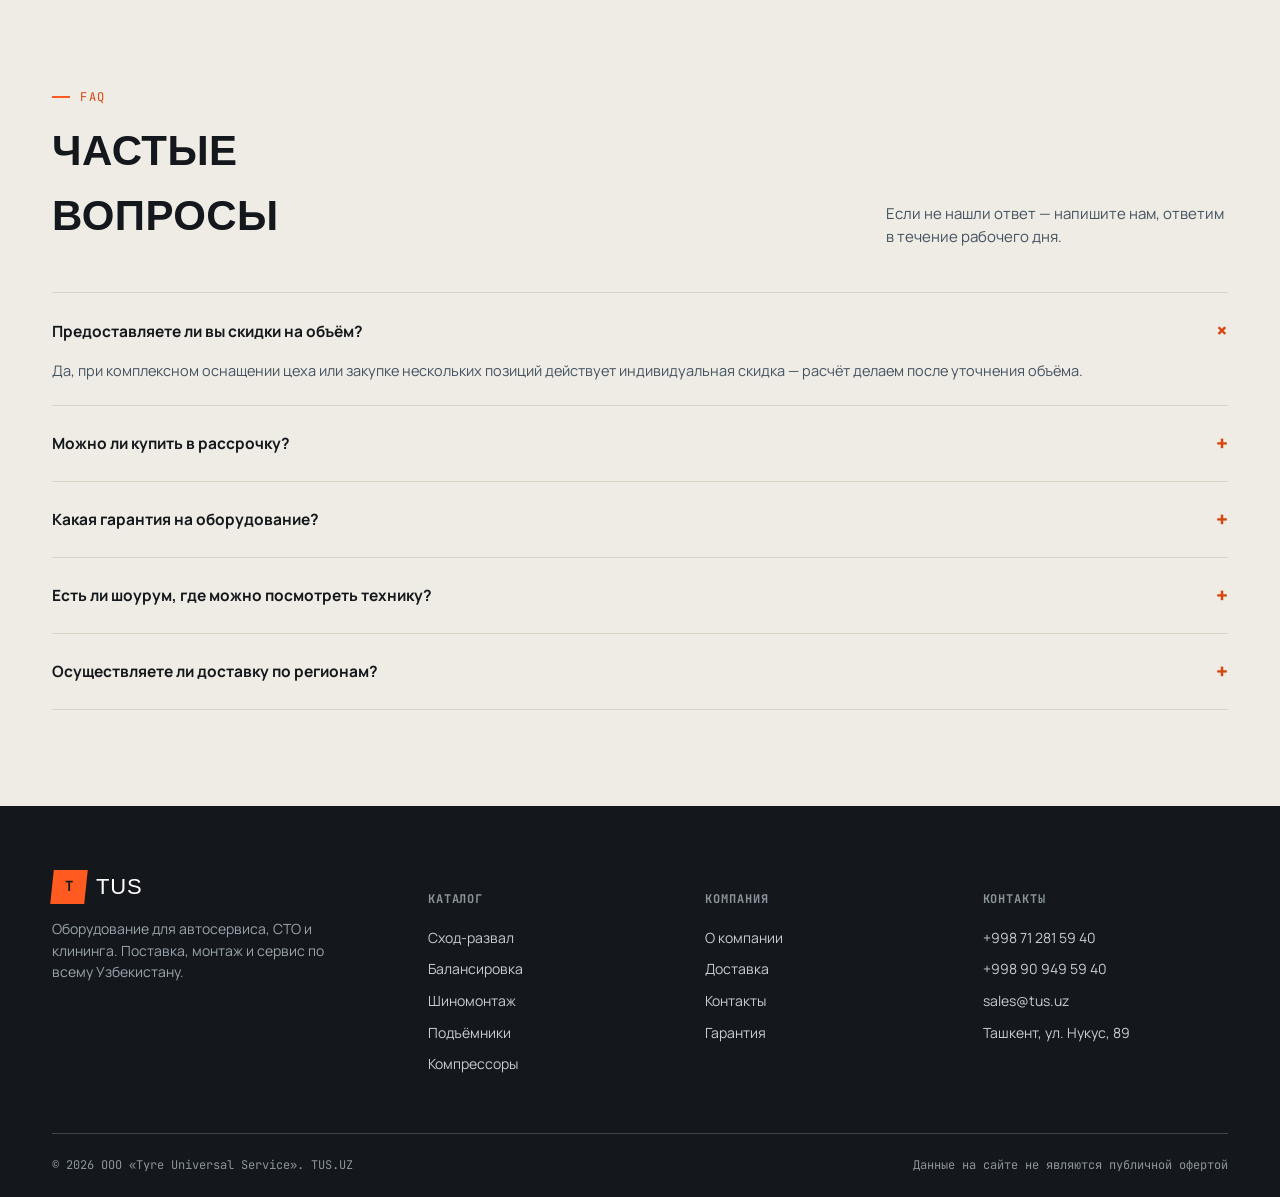
==== commit c142efc5: "Add files via upload" ====
--- a/index.html
+++ b/index.html
@@ -7,7 +7,7 @@
 <meta name="description" content="Стенды сход-развала, шиномонтажное и балансировочное оборудование, подъёмники, компрессоры и клининговая техника. Поставка, монтаж и сервис по всему Узбекистану.">
 <link rel="preconnect" href="https://fonts.googleapis.com">
 <link href="https://fonts.googleapis.com/css2?family=Oswald:wght@500;600;700&family=Manrope:wght@400;500;700;800&family=JetBrains+Mono:wght@400;500;700&display=swap" rel="stylesheet">
-<link rel="stylesheet" href="assets/style.css">
+<link rel="stylesheet" href="style.css">
 </head>
 <body>
 
@@ -415,6 +415,6 @@
   </div>
 </footer>
 
-<script src="assets/script.js"></script>
+<script src="script.js"></script>
 </body>
 </html>
--- a/style.css
+++ b/style.css
@@ -0,0 +1,951 @@
+/* ============================================================
+   TUS.UZ — design system
+   Concept: engineering spec-plate / workshop blueprint.
+   Display: Oswald (condensed, industrial nameplate)
+   Body:    Manrope
+   Data:    JetBrains Mono (specs, numbers, tickers)
+   ============================================================ */
+
+:root{
+  --ink:        #14181c;
+  --ink-soft:   #232b32;
+  --steel:      #2e3944;
+  --steel-2:    #445261;
+  --paper:      #eeece4;
+  --paper-2:    #e4e1d6;
+  --card:       #ffffff;
+  --line:       #d8d4c6;
+  --line-dark:  #3a4650;
+  --orange:     #ff5a1f;
+  --orange-dark:#d8460f;
+  --blue:       #3d6a8c;
+  --green:      #3f8a54;
+
+  --f-display: 'Oswald', sans-serif;
+  --f-body: 'Manrope', sans-serif;
+  --f-mono: 'JetBrains Mono', monospace;
+
+  --container: 1240px;
+  --radius: 4px;
+}
+
+*,*::before,*::after{ box-sizing:border-box; }
+html{ scroll-behavior:smooth; }
+body{
+  margin:0;
+  background:var(--paper);
+  color:var(--ink);
+  font-family:var(--f-body);
+  font-size:16px;
+  line-height:1.55;
+  -webkit-font-smoothing:antialiased;
+}
+img{ max-width:100%; display:block; }
+a{ color:inherit; text-decoration:none; }
+ul{ margin:0; padding:0; list-style:none; }
+h1,h2,h3,h4{ margin:0; font-family:var(--f-display); font-weight:600; letter-spacing:.01em; text-transform:uppercase; }
+p{ margin:0; }
+button{ font-family:inherit; cursor:pointer; }
+input,textarea,select{ font-family:inherit; }
+
+.wrap{
+  max-width:var(--container);
+  margin:0 auto;
+  padding:0 32px;
+}
+
+@media (max-width:720px){
+  .wrap{ padding:0 20px; }
+}
+
+:focus-visible{
+  outline:2px solid var(--orange);
+  outline-offset:2px;
+}
+
+@media (prefers-reduced-motion: reduce){
+  *{ animation-duration:0.01ms !important; animation-iteration-count:1 !important; transition-duration:0.01ms !important; scroll-behavior:auto !important; }
+}
+
+/* ---------- eyebrow / labels ---------- */
+.eyebrow{
+  display:inline-flex;
+  align-items:center;
+  gap:10px;
+  font-family:var(--f-mono);
+  font-size:12px;
+  letter-spacing:.14em;
+  text-transform:uppercase;
+  color:var(--orange-dark);
+}
+.eyebrow::before{
+  content:"";
+  width:18px; height:2px;
+  background:var(--orange);
+  display:inline-block;
+}
+.eyebrow.on-dark{ color:#ffb489; }
+.eyebrow.on-dark::before{ background:var(--orange); }
+
+/* ---------- bracket frame — signature element ---------- */
+.bracket{
+  position:relative;
+}
+.bracket::before,.bracket::after,
+.bracket .bk-tl, .bracket .bk-br{
+  content:"";
+  position:absolute;
+  width:20px; height:20px;
+  z-index:2;
+  pointer-events:none;
+}
+.bracket::before{
+  top:-1px; left:-1px;
+  border-top:2px solid var(--orange);
+  border-left:2px solid var(--orange);
+}
+.bracket::after{
+  bottom:-1px; right:-1px;
+  border-bottom:2px solid var(--orange);
+  border-right:2px solid var(--orange);
+}
+
+/* ---------- ruler divider ---------- */
+.ruler{
+  --n: 24;
+  height:22px;
+  width:100%;
+  background-image: repeating-linear-gradient(
+    to right,
+    var(--line-dark) 0, var(--line-dark) 1px,
+    transparent 1px, transparent calc(100% / var(--n))
+  );
+  background-size: 100% 100%;
+  position:relative;
+  opacity:.5;
+}
+.ruler.light{ background-image: repeating-linear-gradient(to right, var(--line) 0, var(--line) 1px, transparent 1px, transparent calc(100% / var(--n))); }
+
+/* ============================================================
+   HEADER
+   ============================================================ */
+.site-header{
+  position:sticky; top:0; z-index:100;
+  background:rgba(20,24,28,.96);
+  backdrop-filter:blur(6px);
+  border-bottom:1px solid var(--line-dark);
+  color:#f2f0ea;
+}
+.header-top{
+  display:flex;
+  align-items:center;
+  justify-content:space-between;
+  padding:14px 0;
+  gap:24px;
+}
+.brand{
+  display:flex;
+  align-items:center;
+  gap:10px;
+  font-family:var(--f-display);
+  font-size:22px;
+  letter-spacing:.04em;
+  color:#fff;
+}
+.brand .mark{
+  width:34px; height:34px;
+  background:var(--orange);
+  display:flex; align-items:center; justify-content:center;
+  color:var(--ink);
+  font-family:var(--f-mono);
+  font-weight:700;
+  font-size:14px;
+  transform:skew(-6deg);
+}
+.brand .mark span{ transform:skew(6deg); }
+.brand small{
+  display:block;
+  font-family:var(--f-mono);
+  font-size:10px;
+  letter-spacing:.12em;
+  color:#9aa4ad;
+  text-transform:uppercase;
+  font-weight:400;
+}
+
+.main-nav{
+  display:flex;
+  gap:2px;
+}
+.main-nav a{
+  font-family:var(--f-mono);
+  font-size:13px;
+  letter-spacing:.03em;
+  text-transform:uppercase;
+  padding:10px 16px;
+  color:#c9cdd1;
+  border-bottom:2px solid transparent;
+  transition:color .15s ease, border-color .15s ease;
+}
+.main-nav a:hover{ color:#fff; }
+.main-nav a.active{ color:#fff; border-color:var(--orange); }
+
+.header-actions{
+  display:flex;
+  align-items:center;
+  gap:18px;
+}
+.phone-block{
+  text-align:right;
+  font-family:var(--f-mono);
+  font-size:13px;
+  color:#e7e5dd;
+  line-height:1.3;
+}
+.phone-block a{ color:#fff; font-weight:600; }
+.phone-block span{ display:block; font-size:10px; color:#8b949c; letter-spacing:.08em; }
+
+.btn{
+  display:inline-flex;
+  align-items:center;
+  gap:8px;
+  font-family:var(--f-mono);
+  font-size:13px;
+  letter-spacing:.05em;
+  text-transform:uppercase;
+  padding:12px 22px;
+  border:1px solid transparent;
+  border-radius:2px;
+  transition:transform .15s ease, background .15s ease, border-color .15s ease, color .15s ease;
+  white-space:nowrap;
+}
+.btn-primary{
+  background:var(--orange);
+  color:#160b06;
+  font-weight:700;
+}
+.btn-primary:hover{ background:var(--orange-dark); color:#fff; transform:translateY(-1px); }
+.btn-outline{
+  border-color:#4a555f;
+  color:#f2f0ea;
+}
+.btn-outline:hover{ border-color:var(--orange); color:var(--orange); }
+.btn-dark{
+  border-color:var(--ink);
+  color:var(--ink);
+}
+.btn-dark:hover{ background:var(--ink); color:#fff; }
+.btn-block{ width:100%; justify-content:center; }
+
+.burger{
+  display:none;
+  width:32px; height:24px;
+  position:relative;
+  background:none; border:none;
+}
+.burger span,.burger::before,.burger::after{
+  content:"";
+  position:absolute; left:0; right:0;
+  height:2px; background:#fff;
+}
+.burger::before{ top:0; }
+.burger span{ top:11px; }
+.burger::after{ bottom:0; }
+
+@media (max-width:980px){
+  .main-nav{ display:none; }
+  .phone-block{ display:none; }
+  .burger{ display:block; }
+}
+@media (max-width:560px){
+  .btn-primary.header-cta{ display:none; }
+}
+
+/* mobile drawer */
+.mobile-nav{
+  display:none;
+  flex-direction:column;
+  background:var(--ink-soft);
+  border-top:1px solid var(--line-dark);
+}
+.mobile-nav.open{ display:flex; }
+.mobile-nav a{
+  padding:16px 32px;
+  font-family:var(--f-mono);
+  text-transform:uppercase;
+  font-size:13px;
+  color:#e7e5dd;
+  border-bottom:1px solid var(--line-dark);
+}
+.mobile-nav .phone-block{
+  display:block;
+  padding:16px 32px;
+}
+
+/* ============================================================
+   HERO
+   ============================================================ */
+.hero{
+  background:var(--ink);
+  color:#f2f0ea;
+  position:relative;
+  overflow:hidden;
+  padding:88px 0 0;
+}
+.hero::before{
+  content:"";
+  position:absolute; inset:0;
+  background-image:
+    linear-gradient(rgba(255,255,255,.05) 1px, transparent 1px),
+    linear-gradient(90deg, rgba(255,255,255,.05) 1px, transparent 1px);
+  background-size:44px 44px;
+  mask-image:linear-gradient(to bottom, rgba(0,0,0,.9), transparent 85%);
+  pointer-events:none;
+}
+.hero-grid{
+  position:relative;
+  display:grid;
+  grid-template-columns:1.15fr .85fr;
+  gap:48px;
+  align-items:center;
+  padding-bottom:56px;
+}
+.hero h1{
+  font-size:clamp(34px,5vw,58px);
+  line-height:1.04;
+  margin:18px 0 22px;
+  color:#fff;
+}
+.hero h1 em{ font-style:normal; color:var(--orange); }
+.hero-sub{
+  font-size:17px;
+  color:#c3c8cc;
+  max-width:46ch;
+  margin-bottom:32px;
+}
+.hero-cta{ display:flex; gap:14px; flex-wrap:wrap; margin-bottom:44px; }
+
+.hero-panel{
+  position:relative;
+  border:1px solid var(--line-dark);
+  background:linear-gradient(160deg,#1b2129,#171b20);
+  padding:26px;
+}
+.hero-panel .label{
+  font-family:var(--f-mono);
+  font-size:11px;
+  letter-spacing:.1em;
+  color:#8b949c;
+  text-transform:uppercase;
+  margin-bottom:14px;
+  display:block;
+}
+.hero-illustration{ width:100%; height:auto; }
+
+.stat-strip{
+  position:relative;
+  border-top:1px solid var(--line-dark);
+  display:grid;
+  grid-template-columns:repeat(4,1fr);
+}
+.stat-strip .stat{
+  padding:22px 0 26px;
+  border-right:1px solid var(--line-dark);
+}
+.stat-strip .stat:last-child{ border-right:none; }
+.stat b{
+  display:block;
+  font-family:var(--f-display);
+  font-size:34px;
+  color:#fff;
+  line-height:1;
+}
+.stat b span{ color:var(--orange); }
+.stat small{
+  display:block;
+  margin-top:8px;
+  font-family:var(--f-mono);
+  font-size:11.5px;
+  letter-spacing:.03em;
+  color:#9aa4ad;
+  text-transform:uppercase;
+}
+
+@media (max-width:900px){
+  .hero-grid{ grid-template-columns:1fr; padding-bottom:36px; }
+  .stat-strip{ grid-template-columns:repeat(2,1fr); }
+  .stat-strip .stat:nth-child(2n){ border-right:none; }
+  .stat-strip .stat{ border-bottom:1px solid var(--line-dark); }
+}
+
+/* ============================================================
+   SECTION GENERIC
+   ============================================================ */
+section{ padding:96px 0; }
+.section-tight{ padding:64px 0; }
+.section-head{
+  display:flex;
+  justify-content:space-between;
+  align-items:flex-end;
+  gap:24px;
+  margin-bottom:44px;
+}
+.section-head h2{
+  font-size:clamp(28px,3.4vw,42px);
+  margin-top:12px;
+  max-width:16ch;
+}
+.section-head p{
+  max-width:38ch;
+  color:var(--steel-2);
+  font-size:15px;
+}
+.on-dark{ background:var(--ink); color:#f2f0ea; }
+.on-dark .section-head p{ color:#aab0b5; }
+.on-steel{ background:var(--paper-2); }
+
+/* ---------- category grid ---------- */
+.cat-grid{
+  display:grid;
+  grid-template-columns:repeat(4,1fr);
+  gap:1px;
+  background:var(--line);
+  border:1px solid var(--line);
+}
+.cat-card{
+  background:var(--card);
+  padding:26px 22px;
+  display:flex;
+  flex-direction:column;
+  gap:14px;
+  min-height:150px;
+  justify-content:space-between;
+  transition:background .15s ease;
+  position:relative;
+}
+.cat-card:hover{ background:#fff5ef; }
+.cat-card .num{
+  font-family:var(--f-mono);
+  font-size:11px;
+  color:var(--orange-dark);
+}
+.cat-card h4{
+  font-size:15.5px;
+  letter-spacing:0;
+  text-transform:none;
+  font-family:var(--f-body);
+  font-weight:700;
+  line-height:1.3;
+}
+.cat-card .arrow{
+  font-family:var(--f-mono);
+  font-size:13px;
+  color:var(--steel-2);
+}
+@media (max-width:900px){ .cat-grid{ grid-template-columns:repeat(2,1fr); } }
+@media (max-width:560px){ .cat-grid{ grid-template-columns:1fr; } }
+
+/* ---------- product cards ---------- */
+.product-grid{
+  display:grid;
+  grid-template-columns:repeat(3,1fr);
+  gap:28px;
+}
+@media (max-width:980px){ .product-grid{ grid-template-columns:repeat(2,1fr); } }
+@media (max-width:640px){ .product-grid{ grid-template-columns:1fr; } }
+
+.product-card{
+  background:var(--card);
+  border:1px solid var(--line);
+  display:flex;
+  flex-direction:column;
+  transition:transform .18s ease, box-shadow .18s ease;
+}
+.product-card:hover{
+  transform:translateY(-4px);
+  box-shadow:0 18px 30px -18px rgba(20,24,28,.35);
+}
+.product-media{
+  position:relative;
+  background:var(--paper-2);
+  padding:22px;
+  aspect-ratio:4/3;
+  display:flex; align-items:center; justify-content:center;
+}
+.product-media svg{ width:100%; height:100%; }
+.stock-tag{
+  position:absolute;
+  top:14px; left:14px;
+  font-family:var(--f-mono);
+  font-size:10.5px;
+  letter-spacing:.05em;
+  text-transform:uppercase;
+  padding:5px 9px;
+  background:var(--green);
+  color:#fff;
+}
+.stock-tag.order{ background:var(--blue); }
+.brand-tag{
+  position:absolute;
+  top:14px; right:14px;
+  font-family:var(--f-mono);
+  font-size:10.5px;
+  color:var(--steel-2);
+  letter-spacing:.05em;
+}
+.product-body{
+  padding:22px;
+  display:flex;
+  flex-direction:column;
+  gap:12px;
+  flex:1;
+}
+.product-cat{
+  font-family:var(--f-mono);
+  font-size:11px;
+  letter-spacing:.06em;
+  text-transform:uppercase;
+  color:var(--orange-dark);
+}
+.product-title{
+  font-family:var(--f-body);
+  font-weight:800;
+  font-size:18px;
+  text-transform:none;
+  letter-spacing:0;
+  line-height:1.3;
+}
+.product-desc{
+  font-size:14px;
+  color:var(--steel-2);
+  flex:1;
+}
+.spec-list{
+  border-top:1px dashed var(--line);
+  border-bottom:1px dashed var(--line);
+  padding:12px 0;
+  display:flex;
+  flex-direction:column;
+  gap:6px;
+}
+.spec-list .row{
+  display:flex;
+  justify-content:space-between;
+  font-family:var(--f-mono);
+  font-size:12.5px;
+}
+.spec-list .row span:first-child{ color:var(--steel-2); }
+.product-foot{
+  display:flex;
+  align-items:center;
+  justify-content:space-between;
+  gap:10px;
+  margin-top:4px;
+}
+.price{
+  font-family:var(--f-display);
+  font-size:22px;
+}
+.price small{
+  display:block;
+  font-family:var(--f-mono);
+  font-size:10px;
+  color:var(--steel-2);
+  text-transform:uppercase;
+  letter-spacing:.05em;
+}
+.link-arrow{
+  font-family:var(--f-mono);
+  font-size:12.5px;
+  letter-spacing:.03em;
+  text-transform:uppercase;
+  border-bottom:1px solid var(--ink);
+  padding-bottom:2px;
+  transition:border-color .15s ease, color .15s ease;
+}
+.link-arrow:hover{ color:var(--orange-dark); border-color:var(--orange-dark); }
+
+/* ---------- services / bracket cards ---------- */
+.service-grid{
+  display:grid;
+  grid-template-columns:repeat(3,1fr);
+  gap:1px;
+  background:var(--line-dark);
+}
+.on-dark .service-grid{ background:var(--line-dark); }
+.service-card{
+  background:var(--ink);
+  padding:32px 28px;
+  position:relative;
+}
+.service-card .num{
+  font-family:var(--f-mono);
+  font-size:12px;
+  color:var(--orange);
+  margin-bottom:18px;
+  display:block;
+}
+.service-card h4{
+  font-size:18px;
+  text-transform:none;
+  font-family:var(--f-body);
+  font-weight:800;
+  margin-bottom:10px;
+  color:#fff;
+}
+.service-card p{
+  font-size:14px;
+  color:#aab0b5;
+}
+@media (max-width:900px){ .service-grid{ grid-template-columns:1fr; } }
+
+/* ---------- process ---------- */
+.process-row{
+  display:grid;
+  grid-template-columns:repeat(4,1fr);
+  gap:24px;
+}
+.process-step{
+  padding-top:20px;
+  border-top:2px solid var(--ink);
+  position:relative;
+}
+.process-step .step-no{
+  font-family:var(--f-mono);
+  font-size:13px;
+  color:var(--orange-dark);
+  position:absolute;
+  top:-13px; left:0;
+  background:var(--paper);
+  padding-right:8px;
+}
+.process-step h4{
+  font-size:16.5px;
+  text-transform:none;
+  font-family:var(--f-body);
+  font-weight:800;
+  margin:14px 0 8px;
+}
+.process-step p{ font-size:14px; color:var(--steel-2); }
+@media (max-width:900px){ .process-row{ grid-template-columns:repeat(2,1fr); row-gap:40px; } }
+@media (max-width:560px){ .process-row{ grid-template-columns:1fr; } }
+
+/* ---------- why-us bracket grid ---------- */
+.why-grid{
+  display:grid;
+  grid-template-columns:repeat(2,1fr);
+  gap:26px;
+}
+.why-card{
+  padding:26px;
+  border:1px solid var(--line);
+  background:var(--card);
+}
+.why-card h4{
+  font-size:16px;
+  text-transform:none;
+  font-family:var(--f-body);
+  font-weight:800;
+  margin-bottom:10px;
+}
+.why-card p{ font-size:14px; color:var(--steel-2); }
+@media (max-width:700px){ .why-grid{ grid-template-columns:1fr; } }
+
+/* ---------- CTA band ---------- */
+.cta-band{
+  background:var(--orange);
+  color:#160b06;
+  padding:56px 0;
+}
+.cta-band .wrap{
+  display:flex;
+  align-items:center;
+  justify-content:space-between;
+  gap:24px;
+  flex-wrap:wrap;
+}
+.cta-band h3{
+  font-size:clamp(22px,3vw,32px);
+  max-width:20ch;
+}
+.cta-band .btn-dark{ background:var(--ink); color:#fff; border-color:var(--ink); }
+.cta-band .btn-dark:hover{ background:#000; }
+
+/* ---------- FAQ ---------- */
+.faq-item{
+  border-top:1px solid var(--line);
+  padding:22px 0;
+}
+.faq-item:last-child{ border-bottom:1px solid var(--line); }
+.faq-q{
+  display:flex;
+  align-items:center;
+  justify-content:space-between;
+  cursor:pointer;
+  font-weight:700;
+  font-size:15.5px;
+  gap:20px;
+}
+.faq-q .plus{
+  font-family:var(--f-mono);
+  color:var(--orange-dark);
+  font-size:20px;
+  flex-shrink:0;
+  transition:transform .2s ease;
+}
+.faq-item.open .plus{ transform:rotate(45deg); }
+.faq-a{
+  max-height:0;
+  overflow:hidden;
+  transition:max-height .25s ease;
+  font-size:14.5px;
+  color:var(--steel-2);
+}
+.faq-item.open .faq-a{ padding-top:14px; }
+
+/* ============================================================
+   FOOTER
+   ============================================================ */
+.site-footer{
+  background:var(--ink);
+  color:#c9cdd1;
+  padding:64px 0 0;
+}
+.footer-grid{
+  display:grid;
+  grid-template-columns:1.4fr 1fr 1fr 1fr;
+  gap:32px;
+  padding-bottom:48px;
+  border-bottom:1px solid var(--line-dark);
+}
+.footer-grid h5{
+  font-family:var(--f-mono);
+  font-size:12px;
+  letter-spacing:.08em;
+  text-transform:uppercase;
+  color:#8b949c;
+  margin-bottom:18px;
+}
+.footer-grid li{ margin-bottom:10px; font-size:14px; }
+.footer-grid a:hover{ color:#fff; }
+.footer-brand p{ font-size:14px; color:#9aa4ad; margin-top:14px; max-width:32ch; }
+.footer-bottom{
+  padding:22px 0;
+  display:flex;
+  justify-content:space-between;
+  gap:16px;
+  flex-wrap:wrap;
+  font-family:var(--f-mono);
+  font-size:12px;
+  color:#8b949c;
+}
+@media (max-width:900px){
+  .footer-grid{ grid-template-columns:1fr 1fr; }
+}
+@media (max-width:560px){
+  .footer-grid{ grid-template-columns:1fr; }
+}
+
+/* ---------- page hero (inner pages) ---------- */
+.page-hero{
+  background:var(--ink);
+  color:#fff;
+  padding:56px 0 40px;
+  position:relative;
+  overflow:hidden;
+}
+.page-hero::before{
+  content:"";
+  position:absolute; inset:0;
+  background-image:linear-gradient(rgba(255,255,255,.05) 1px, transparent 1px),linear-gradient(90deg, rgba(255,255,255,.05) 1px, transparent 1px);
+  background-size:44px 44px;
+  mask-image:linear-gradient(to bottom, rgba(0,0,0,.9), transparent 85%);
+}
+.breadcrumb{
+  font-family:var(--f-mono);
+  font-size:12px;
+  color:#9aa4ad;
+  margin-bottom:14px;
+  position:relative;
+}
+.breadcrumb a:hover{ color:#fff; }
+.page-hero h1{
+  font-size:clamp(28px,4vw,44px);
+  position:relative;
+}
+
+/* ---------- reveal on scroll ---------- */
+.reveal{
+  opacity:0;
+  transform:translateY(18px);
+  transition:opacity .6s ease, transform .6s ease;
+}
+.reveal.in{ opacity:1; transform:translateY(0); }
+
+/* ---------- forms ---------- */
+.form-panel{
+  background:var(--card);
+  border:1px solid var(--line);
+  padding:32px;
+}
+.form-row{ margin-bottom:18px; }
+.form-row label{
+  display:block;
+  font-family:var(--f-mono);
+  font-size:11.5px;
+  letter-spacing:.05em;
+  text-transform:uppercase;
+  color:var(--steel-2);
+  margin-bottom:8px;
+}
+.form-row input, .form-row textarea, .form-row select{
+  width:100%;
+  padding:13px 14px;
+  border:1px solid var(--line);
+  background:#fff;
+  font-size:14.5px;
+  border-radius:2px;
+  transition:border-color .15s ease;
+}
+.form-row input:focus, .form-row textarea:focus, .form-row select:focus{
+  border-color:var(--orange);
+  outline:none;
+}
+.form-note{ font-size:12.5px; color:var(--steel-2); margin-top:14px; }
+
+/* ---------- misc content pages ---------- */
+.content-block{ max-width:74ch; }
+.content-block h2{ font-size:26px; margin:36px 0 14px; }
+.content-block h2:first-child{ margin-top:0; }
+.content-block p{ font-size:15.5px; color:var(--steel-2); margin-bottom:14px; }
+.content-block ul{ margin-bottom:14px; }
+.content-block ul li{
+  font-size:15.5px;
+  color:var(--steel-2);
+  padding-left:20px;
+  position:relative;
+  margin-bottom:8px;
+}
+.content-block ul li::before{
+  content:"";
+  position:absolute; left:0; top:9px;
+  width:8px; height:2px;
+  background:var(--orange);
+}
+
+.two-col{
+  display:grid;
+  grid-template-columns:1.3fr .9fr;
+  gap:48px;
+}
+@media (max-width:900px){ .two-col{ grid-template-columns:1fr; } }
+
+.mini-map{
+  border:1px solid var(--line);
+  aspect-ratio:4/3;
+  overflow:hidden;
+}
+.mini-map iframe{ width:100%; height:100%; border:0; }
+
+.contact-card{
+  border:1px solid var(--line);
+  padding:26px;
+  background:var(--card);
+}
+.contact-card h5{
+  font-family:var(--f-mono);
+  font-size:11.5px;
+  letter-spacing:.05em;
+  text-transform:uppercase;
+  color:var(--orange-dark);
+  margin-bottom:10px;
+}
+.contact-card .big{
+  font-family:var(--f-display);
+  font-size:22px;
+  margin-bottom:4px;
+}
+
+.timeline{
+  border-left:2px solid var(--line);
+  padding-left:28px;
+  display:flex;
+  flex-direction:column;
+  gap:34px;
+}
+.timeline .t-item{ position:relative; }
+.timeline .t-item::before{
+  content:"";
+  position:absolute; left:-34px; top:2px;
+  width:10px; height:10px;
+  background:var(--orange);
+  border-radius:50%;
+}
+.timeline .year{
+  font-family:var(--f-mono);
+  font-size:13px;
+  color:var(--orange-dark);
+  margin-bottom:6px;
+}
+.timeline h4{
+  font-size:17px;
+  text-transform:none;
+  font-family:var(--f-body);
+  font-weight:800;
+  margin-bottom:6px;
+}
+.timeline p{ font-size:14px; color:var(--steel-2); max-width:56ch; }
+
+.logo-strip{
+  display:flex;
+  flex-wrap:wrap;
+  gap:14px;
+}
+.logo-chip{
+  font-family:var(--f-mono);
+  font-size:13px;
+  letter-spacing:.04em;
+  padding:10px 16px;
+  border:1px solid var(--line);
+  color:var(--steel-2);
+}
+
+.delivery-steps{
+  display:grid;
+  grid-template-columns:repeat(3,1fr);
+  gap:1px;
+  background:var(--line);
+  border:1px solid var(--line);
+}
+@media (max-width:800px){ .delivery-steps{ grid-template-columns:1fr; } }
+
+.zone-table{
+  width:100%;
+  border-collapse:collapse;
+}
+.zone-table th,.zone-table td{
+  text-align:left;
+  padding:14px 16px;
+  border-bottom:1px solid var(--line);
+  font-size:14.5px;
+}
+.zone-table th{
+  font-family:var(--f-mono);
+  font-size:11px;
+  text-transform:uppercase;
+  letter-spacing:.05em;
+  color:var(--steel-2);
+}
+.zone-table td.num{ font-family:var(--f-mono); }
+
+.badge-inline{
+  display:inline-block;
+  font-family:var(--f-mono);
+  font-size:11px;
+  letter-spacing:.04em;
+  text-transform:uppercase;
+  padding:4px 8px;
+  background:var(--paper-2);
+  color:var(--steel-2);
+  margin-right:6px;
+}
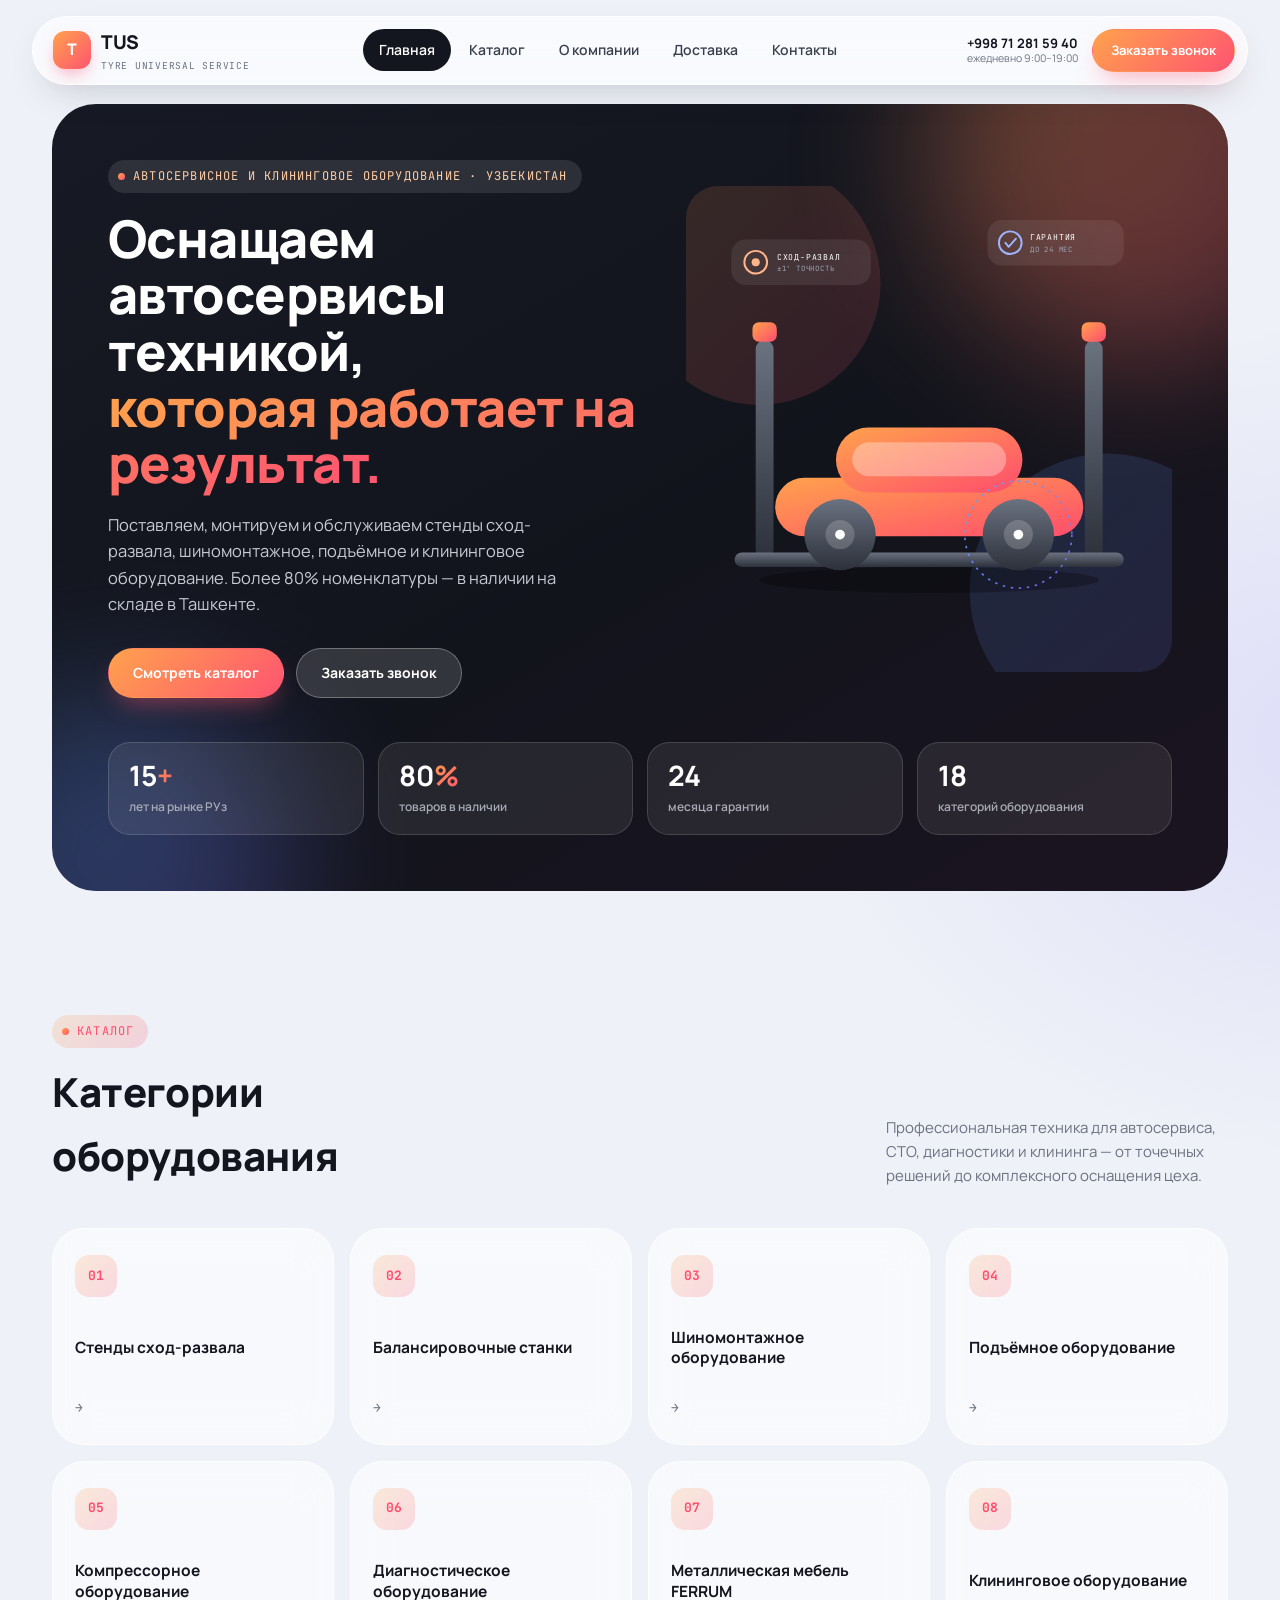
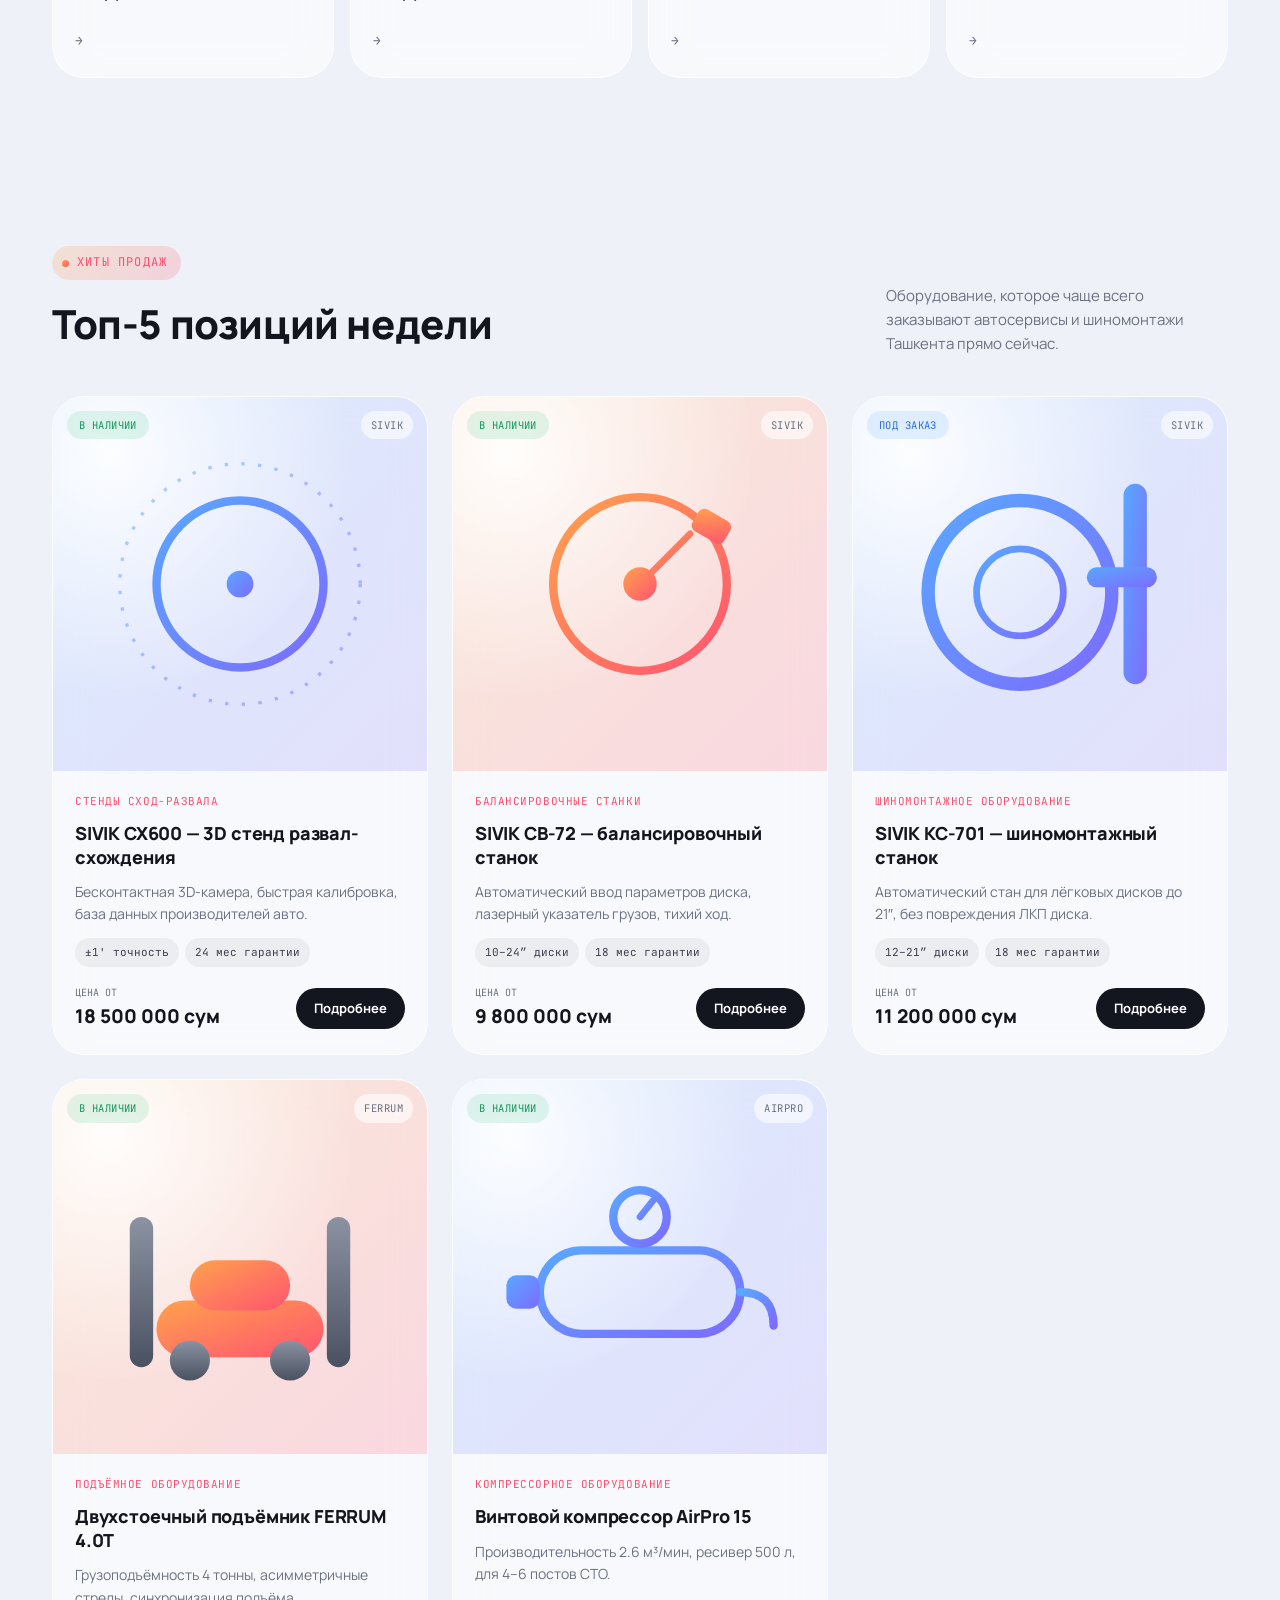
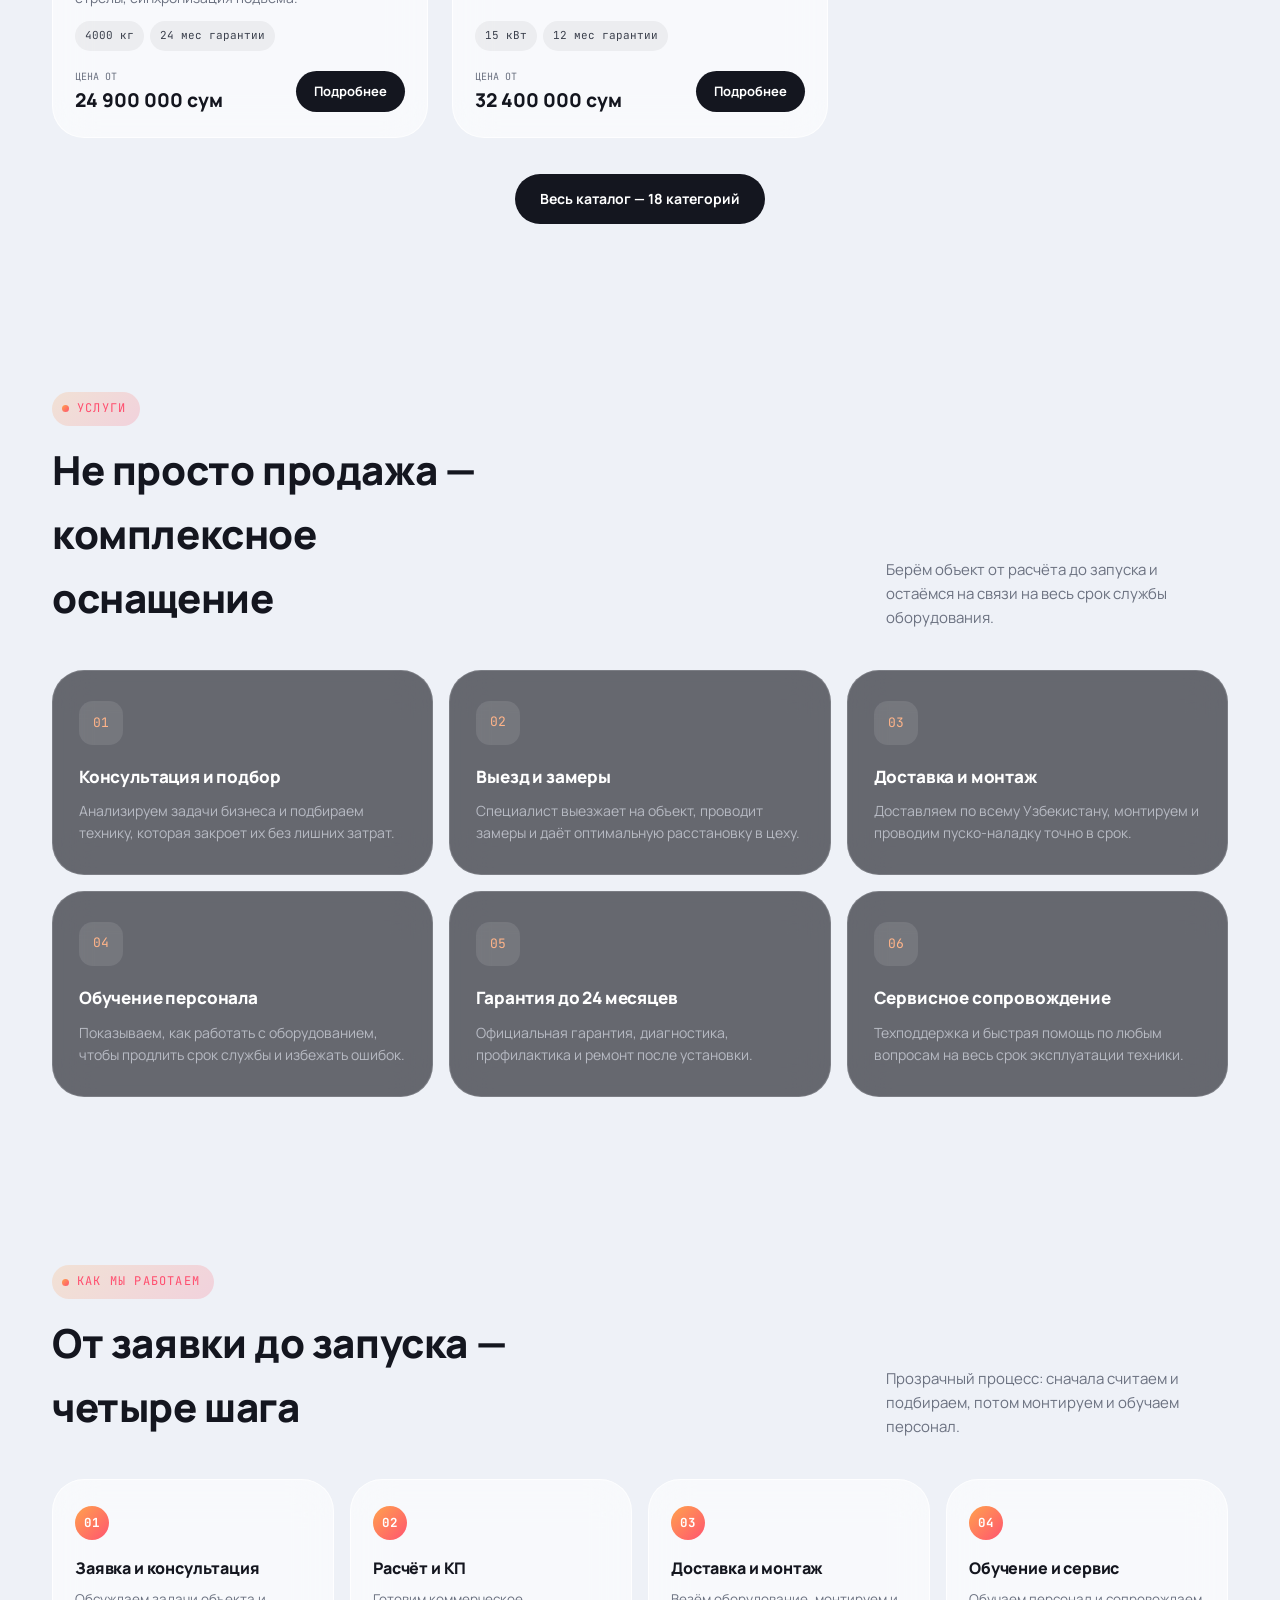
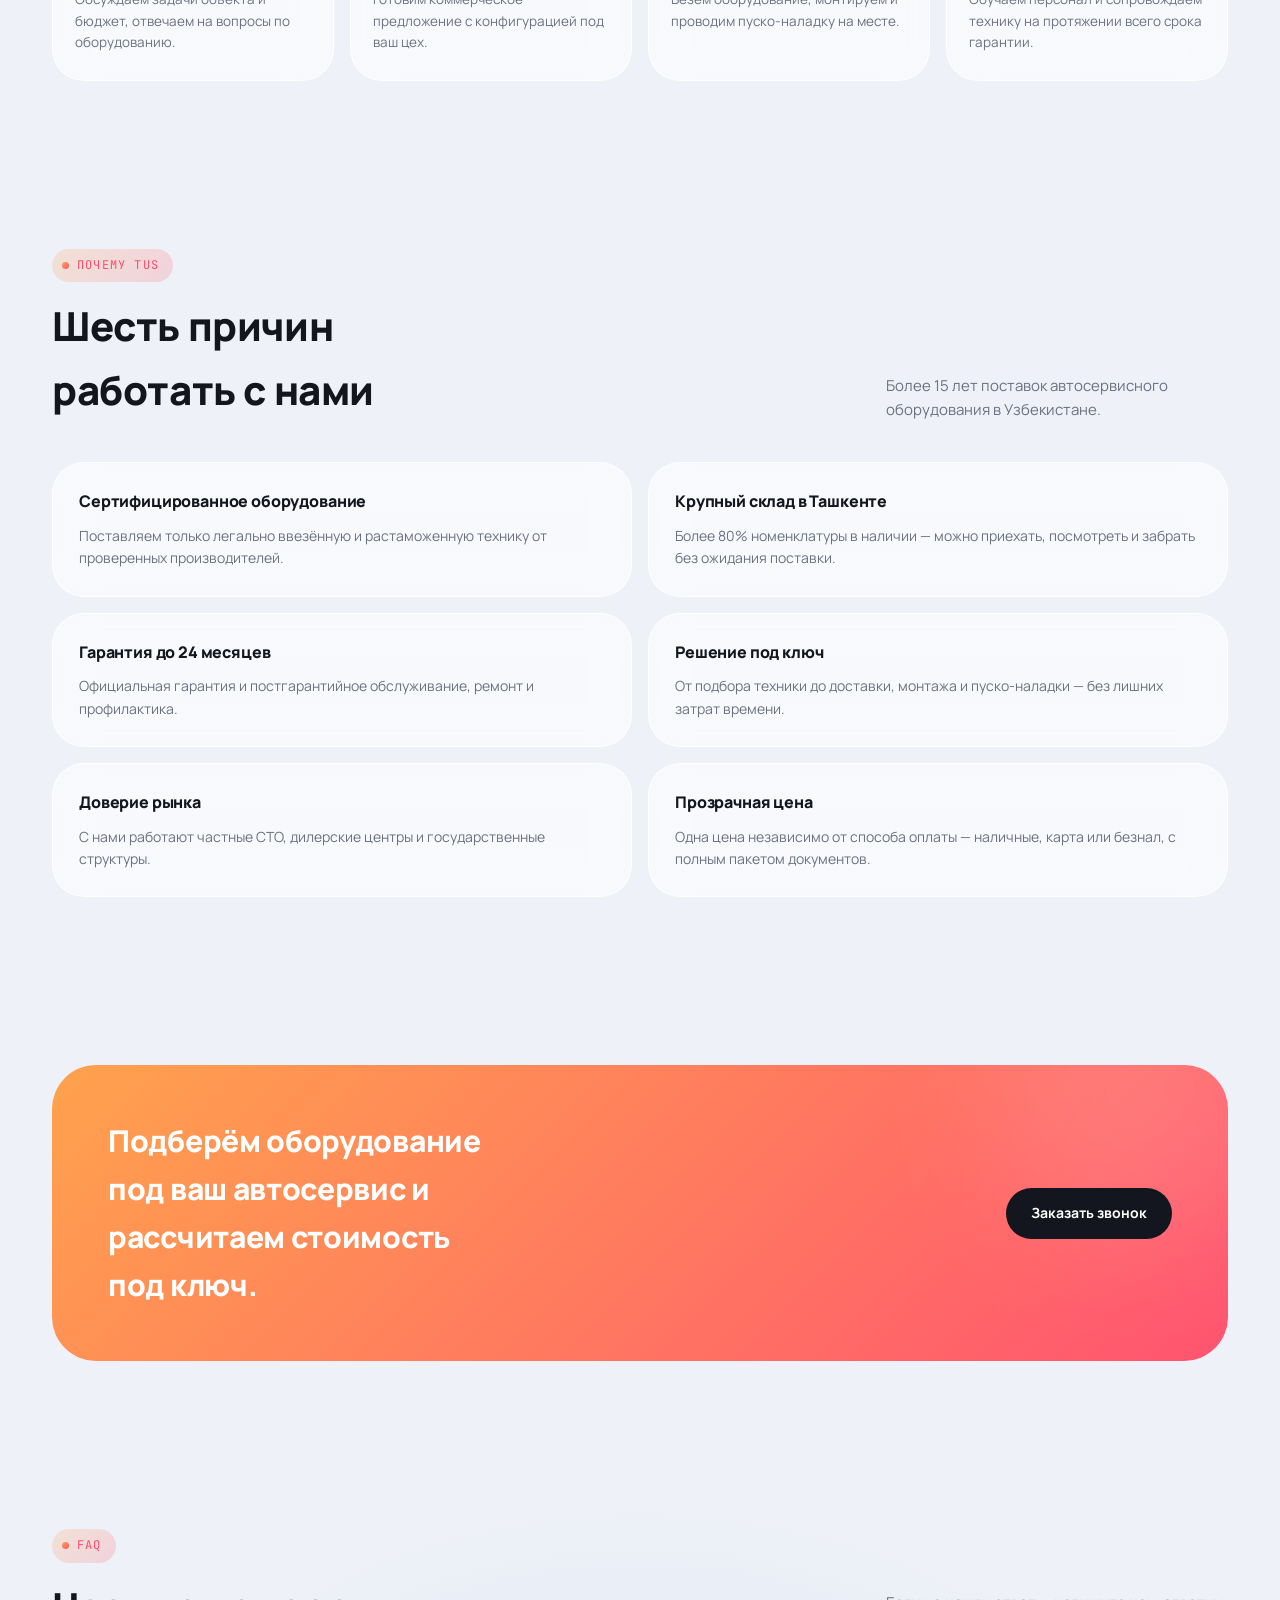
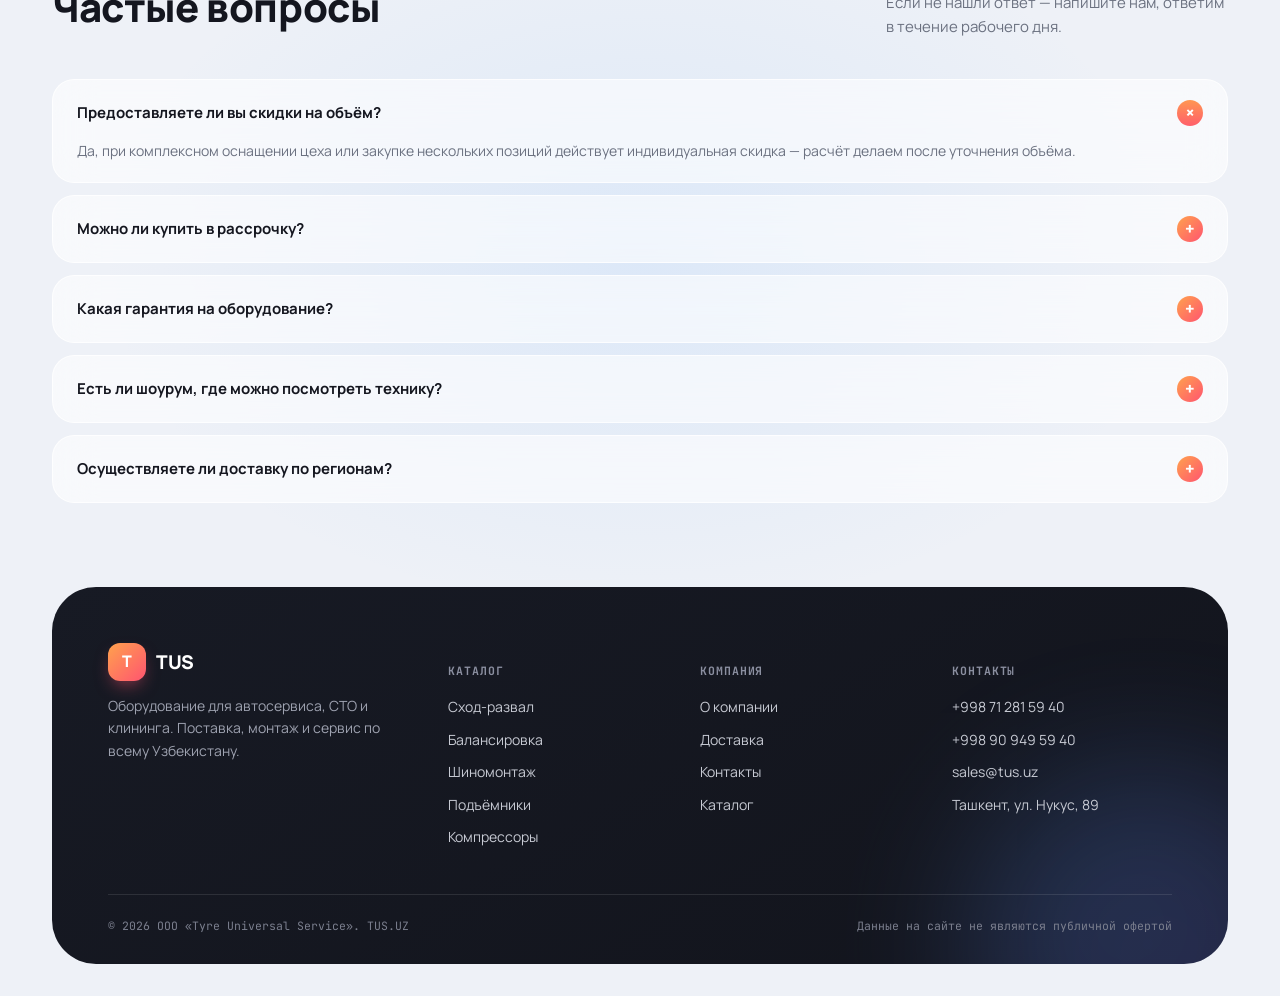
==== commit b570ccd1: "Add files via upload" ====
--- a/index.html
+++ b/index.html
@@ -6,15 +6,15 @@
 <title>TUS.UZ — оборудование для автосервиса и клининга в Узбекистане</title>
 <meta name="description" content="Стенды сход-развала, шиномонтажное и балансировочное оборудование, подъёмники, компрессоры и клининговая техника. Поставка, монтаж и сервис по всему Узбекистану.">
 <link rel="preconnect" href="https://fonts.googleapis.com">
-<link href="https://fonts.googleapis.com/css2?family=Oswald:wght@500;600;700&family=Manrope:wght@400;500;700;800&family=JetBrains+Mono:wght@400;500;700&display=swap" rel="stylesheet">
+<link href="https://fonts.googleapis.com/css2?family=Manrope:wght@400;500;600;700;800&family=JetBrains+Mono:wght@400;500;700&display=swap" rel="stylesheet">
 <link rel="stylesheet" href="style.css">
 </head>
 <body>
 
 <header class="site-header">
-  <div class="wrap header-top">
+  <div class="header-inner">
     <a href="index.html" class="brand">
-      <span class="mark"><span>T</span></span>
+      <span class="mark">T</span>
       <span>TUS<small>Tyre Universal Service</small></span>
     </a>
     <nav class="main-nav">
@@ -29,7 +29,7 @@
         <a href="tel:+998712815940">+998 71 281 59 40</a>
         <span>ежедневно 9:00–19:00</span>
       </div>
-      <a href="contacts.html" class="btn btn-primary header-cta">Заказать звонок</a>
+      <a href="contacts.html" class="btn btn-primary btn-sm header-cta">Заказать звонок</a>
       <button class="burger" aria-label="Меню"><span></span></button>
     </div>
   </div>
@@ -42,43 +42,88 @@
     <div class="phone-block"><a href="tel:+998712815940">+998 71 281 59 40</a></div>
   </div>
 </header>
+<div class="header-spacer"></div>
 
 <section class="hero">
   <div class="wrap">
-    <div class="hero-grid">
-      <div>
-        <span class="eyebrow on-dark">Автосервисное и клининговое оборудование · Узбекистан</span>
-        <h1>Оснащаем автосервисы техникой,<br>которая <em>работает на результат.</em></h1>
-        <p class="hero-sub">Поставляем, монтируем и обслуживаем стенды сход-развала, шиномонтажное, подъёмное и клининговое оборудование. Более 80% номенклатуры — в наличии на складе в Ташкенте.</p>
-        <div class="hero-cta">
-          <a href="catalog.html" class="btn btn-primary">Смотреть каталог</a>
-          <a href="contacts.html" class="btn btn-outline">Заказать звонок</a>
-        </div>
-      </div>
-      <div class="hero-panel bracket">
-        <span class="label">Спецификация · склад ТАШКЕНТ</span>
-        <svg class="hero-illustration" viewBox="0 0 360 280" fill="none" xmlns="http://www.w3.org/2000/svg">
-          <rect x="20" y="210" width="320" height="10" fill="#3a4650"/>
-          <rect x="60" y="60" width="14" height="150" fill="#445261"/>
-          <rect x="286" y="60" width="14" height="150" fill="#445261"/>
-          <rect x="46" y="45" width="42" height="18" fill="#ff5a1f"/>
-          <rect x="272" y="45" width="42" height="18" fill="#ff5a1f"/>
-          <circle cx="150" cy="150" r="46" stroke="#eeece4" stroke-width="2"/>
-          <circle cx="150" cy="150" r="8" fill="#eeece4"/>
-          <line x1="150" y1="104" x2="150" y2="86" stroke="#ff5a1f" stroke-width="2"/>
-          <line x1="150" y1="196" x2="150" y2="214" stroke="#ff5a1f" stroke-width="2"/>
-          <line x1="104" y1="150" x2="86" y2="150" stroke="#ff5a1f" stroke-width="2"/>
-          <line x1="196" y1="150" x2="214" y2="150" stroke="#ff5a1f" stroke-width="2"/>
-          <circle cx="240" cy="150" r="30" stroke="#eeece4" stroke-width="2" stroke-dasharray="4 4"/>
-          <text x="150" y="255" text-anchor="middle" font-family="JetBrains Mono, monospace" font-size="10" fill="#8b949c" letter-spacing="1">СТЕНД РАЗВАЛ-СХОЖДЕНИЯ / РУУК</text>
-        </svg>
-      </div>
-    </div>
-    <div class="stat-strip">
-      <div class="stat"><b>15<span>+</span></b><small>лет на рынке РУз</small></div>
-      <div class="stat"><b>80<span>%</span></b><small>товаров в наличии</small></div>
-      <div class="stat"><b>24</b><small>месяца гарантии</small></div>
-      <div class="stat"><b>18</b><small>категорий оборудования</small></div>
+    <div class="hero-card">
+      <div class="blob blob-a"></div>
+      <div class="blob blob-b"></div>
+      <div class="hero-grid">
+        <div>
+          <span class="eyebrow on-dark">Автосервисное и клининговое оборудование · Узбекистан</span>
+          <h1>Оснащаем автосервисы техникой,<br><em>которая работает на результат.</em></h1>
+          <p class="hero-sub">Поставляем, монтируем и обслуживаем стенды сход-развала, шиномонтажное, подъёмное и клининговое оборудование. Более 80% номенклатуры — в наличии на складе в Ташкенте.</p>
+          <div class="hero-cta">
+            <a href="catalog.html" class="btn btn-primary">Смотреть каталог</a>
+            <a href="contacts.html" class="btn btn-ghost-light">Заказать звонок</a>
+          </div>
+        </div>
+        <div class="hero-media">
+          <svg viewBox="0 0 600 600" fill="none" xmlns="http://www.w3.org/2000/svg">
+            <defs>
+              <linearGradient id="carGrad" x1="0" y1="0" x2="1" y2="1">
+                <stop offset="0" stop-color="#ffa24d"/><stop offset="1" stop-color="#ff4d6d"/>
+              </linearGradient>
+              <linearGradient id="liftGrad" x1="0" y1="0" x2="0" y2="1">
+                <stop offset="0" stop-color="#6b7280"/><stop offset="1" stop-color="#2c313b"/>
+              </linearGradient>
+              <linearGradient id="ringGrad" x1="0" y1="0" x2="1" y2="1">
+                <stop offset="0" stop-color="#5aa7ff"/><stop offset="1" stop-color="#7c6cff"/>
+              </linearGradient>
+            </defs>
+
+            <circle cx="90" cy="120" r="150" fill="url(#carGrad)" opacity="0.14"/>
+            <circle cx="520" cy="500" r="170" fill="url(#ringGrad)" opacity="0.14"/>
+
+            <ellipse cx="300" cy="486" rx="210" ry="16" fill="#000" opacity="0.28"/>
+
+            <rect x="86" y="190" width="22" height="270" rx="11" fill="url(#liftGrad)"/>
+            <rect x="492" y="190" width="22" height="270" rx="11" fill="url(#liftGrad)"/>
+            <rect x="60" y="452" width="480" height="18" rx="9" fill="url(#liftGrad)"/>
+            <rect x="82" y="168" width="30" height="24" rx="8" fill="url(#carGrad)"/>
+            <rect x="488" y="168" width="30" height="24" rx="8" fill="url(#carGrad)"/>
+
+            <rect x="150" y="418" width="60" height="14" rx="7" fill="url(#liftGrad)"/>
+            <rect x="390" y="418" width="60" height="14" rx="7" fill="url(#liftGrad)"/>
+
+            <rect x="110" y="360" width="380" height="72" rx="36" fill="url(#carGrad)"/>
+            <rect x="185" y="298" width="230" height="80" rx="40" fill="url(#carGrad)"/>
+            <rect x="205" y="316" width="190" height="42" rx="21" fill="#ffffff" opacity="0.32"/>
+
+            <circle cx="190" cy="430" r="44" fill="url(#liftGrad)"/>
+            <circle cx="190" cy="430" r="18" fill="#fff" opacity="0.18"/>
+            <circle cx="190" cy="430" r="6" fill="#fff"/>
+            <circle cx="410" cy="430" r="44" fill="url(#liftGrad)"/>
+            <circle cx="410" cy="430" r="18" fill="#fff" opacity="0.18"/>
+            <circle cx="410" cy="430" r="6" fill="#fff"/>
+
+            <circle cx="410" cy="430" r="66" fill="none" stroke="url(#ringGrad)" stroke-width="2" stroke-dasharray="3 7" opacity="0.9"/>
+            <line x1="410" y1="344" x2="410" y2="364" stroke="url(#ringGrad)" stroke-width="2"/>
+            <line x1="410" y1="496" x2="410" y2="516" stroke="url(#ringGrad)" stroke-width="2"/>
+            <line x1="324" y1="430" x2="344" y2="430" stroke="url(#ringGrad)" stroke-width="2"/>
+            <line x1="476" y1="430" x2="496" y2="430" stroke="url(#ringGrad)" stroke-width="2"/>
+
+            <rect x="56" y="66" width="172" height="56" rx="18" fill="#ffffff" opacity="0.08" stroke="#ffffff" stroke-opacity="0.2"/>
+            <circle cx="86" cy="94" r="14" fill="none" stroke="#ffb489" stroke-width="2.4"/>
+            <circle cx="86" cy="94" r="5" fill="#ffb489"/>
+            <text x="112" y="91" font-family="JetBrains Mono, monospace" font-size="10" fill="#ffffff" letter-spacing="1">СХОД-РАЗВАЛ</text>
+            <text x="112" y="105" font-family="JetBrains Mono, monospace" font-size="9" fill="#9ea2b0" letter-spacing="1">±1' ТОЧНОСТЬ</text>
+
+            <rect x="372" y="42" width="168" height="56" rx="18" fill="#ffffff" opacity="0.08" stroke="#ffffff" stroke-opacity="0.2"/>
+            <circle cx="400" cy="70" r="14" fill="none" stroke="#9db4ff" stroke-width="2.4"/>
+            <path d="M394 70 l4 5 9 -10" fill="none" stroke="#9db4ff" stroke-width="2.4" stroke-linecap="round" stroke-linejoin="round"/>
+            <text x="424" y="67" font-family="JetBrains Mono, monospace" font-size="10" fill="#ffffff" letter-spacing="1">ГАРАНТИЯ</text>
+            <text x="424" y="81" font-family="JetBrains Mono, monospace" font-size="9" fill="#9ea2b0" letter-spacing="1">ДО 24 МЕС</text>
+          </svg>
+        </div>
+      </div>
+      <div class="stat-strip">
+        <div class="stat-pill"><b>15<span>+</span></b><small>лет на рынке РУз</small></div>
+        <div class="stat-pill"><b>80<span>%</span></b><small>товаров в наличии</small></div>
+        <div class="stat-pill"><b>24</b><small>месяца гарантии</small></div>
+        <div class="stat-pill"><b>18</b><small>категорий оборудования</small></div>
+      </div>
     </div>
   </div>
 </section>
@@ -93,19 +138,19 @@
       <p>Профессиональная техника для автосервиса, СТО, диагностики и клининга — от точечных решений до комплексного оснащения цеха.</p>
     </div>
     <div class="cat-grid">
-      <a class="cat-card" href="catalog.html"><span class="num">01</span><h4>Стенды сход-развала</h4><span class="arrow">→</span></a>
-      <a class="cat-card" href="catalog.html"><span class="num">02</span><h4>Балансировочные станки</h4><span class="arrow">→</span></a>
-      <a class="cat-card" href="catalog.html"><span class="num">03</span><h4>Шиномонтажное оборудование</h4><span class="arrow">→</span></a>
-      <a class="cat-card" href="catalog.html"><span class="num">04</span><h4>Подъёмное оборудование</h4><span class="arrow">→</span></a>
-      <a class="cat-card" href="catalog.html"><span class="num">05</span><h4>Компрессорное оборудование</h4><span class="arrow">→</span></a>
-      <a class="cat-card" href="catalog.html"><span class="num">06</span><h4>Диагностическое оборудование</h4><span class="arrow">→</span></a>
-      <a class="cat-card" href="catalog.html"><span class="num">07</span><h4>Металлическая мебель FERRUM</h4><span class="arrow">→</span></a>
-      <a class="cat-card" href="catalog.html"><span class="num">08</span><h4>Клининговое оборудование</h4><span class="arrow">→</span></a>
-    </div>
-  </div>
-</section>
-
-<section class="on-steel reveal">
+      <a class="cat-card" href="catalog.html"><span class="icon-chip">01</span><h4>Стенды сход-развала</h4><span class="arrow">→</span></a>
+      <a class="cat-card" href="catalog.html"><span class="icon-chip">02</span><h4>Балансировочные станки</h4><span class="arrow">→</span></a>
+      <a class="cat-card" href="catalog.html"><span class="icon-chip">03</span><h4>Шиномонтажное оборудование</h4><span class="arrow">→</span></a>
+      <a class="cat-card" href="catalog.html"><span class="icon-chip">04</span><h4>Подъёмное оборудование</h4><span class="arrow">→</span></a>
+      <a class="cat-card" href="catalog.html"><span class="icon-chip">05</span><h4>Компрессорное оборудование</h4><span class="arrow">→</span></a>
+      <a class="cat-card" href="catalog.html"><span class="icon-chip">06</span><h4>Диагностическое оборудование</h4><span class="arrow">→</span></a>
+      <a class="cat-card" href="catalog.html"><span class="icon-chip">07</span><h4>Металлическая мебель FERRUM</h4><span class="arrow">→</span></a>
+      <a class="cat-card" href="catalog.html"><span class="icon-chip">08</span><h4>Клининговое оборудование</h4><span class="arrow">→</span></a>
+    </div>
+  </div>
+</section>
+
+<section class="reveal">
   <div class="wrap">
     <div class="section-head">
       <div>
@@ -116,92 +161,87 @@
     </div>
 
     <div class="product-grid">
+
+      <div class="product-card">
+        <div class="product-media blue">
+          <span class="stock-tag">В наличии</span>
+          <span class="brand-tag">SIVIK</span>
+          <svg viewBox="0 0 200 200" fill="none" xmlns="http://www.w3.org/2000/svg">
+            <defs><linearGradient id="hg1" x1="0" y1="0" x2="1" y2="1"><stop offset="0" stop-color="#5aa7ff"/><stop offset="1" stop-color="#7c6cff"/></linearGradient></defs>
+            <circle cx="100" cy="100" r="50" stroke="url(#hg1)" stroke-width="5"/>
+            <circle cx="100" cy="100" r="8" fill="url(#hg1)"/>
+            <line x1="100" y1="30" x2="100" y2="50" stroke="url(#hg1)" stroke-width="5" stroke-linecap="round"/>
+            <line x1="100" y1="150" x2="100" y2="170" stroke="url(#hg1)" stroke-width="5" stroke-linecap="round"/>
+            <line x1="30" y1="100" x2="50" y2="100" stroke="url(#hg1)" stroke-width="5" stroke-linecap="round"/>
+            <line x1="150" y1="100" x2="170" y2="100" stroke="url(#hg1)" stroke-width="5" stroke-linecap="round"/>
+            <circle cx="100" cy="100" r="72" stroke="url(#hg1)" stroke-width="2" stroke-dasharray="2 8" opacity="0.5"/>
+          </svg>
+        </div>
+        <div class="product-body">
+          <span class="product-cat">Стенды сход-развала</span>
+          <h3 class="product-title">SIVIK CX600 — 3D стенд развал-схождения</h3>
+          <p class="product-desc">Бесконтактная 3D-камера, быстрая калибровка, база данных производителей авто.</p>
+          <div class="spec-chips">
+            <span class="spec-chip">±1' точность</span>
+            <span class="spec-chip">24 мес гарантии</span>
+          </div>
+          <div class="product-foot">
+            <div class="price"><small>цена от</small>18 500 000 сум</div>
+            <a href="product-alignment.html" class="link-pill">Подробнее</a>
+          </div>
+        </div>
+      </div>
 
       <div class="product-card">
         <div class="product-media">
           <span class="stock-tag">В наличии</span>
           <span class="brand-tag">SIVIK</span>
-          <svg viewBox="0 0 200 160" fill="none" xmlns="http://www.w3.org/2000/svg">
-            <rect x="20" y="130" width="160" height="8" fill="#2e3944"/>
-            <rect x="45" y="40" width="10" height="90" fill="#445261"/>
-            <rect x="145" y="40" width="10" height="90" fill="#445261"/>
-            <rect x="35" y="28" width="30" height="14" fill="#ff5a1f"/>
-            <rect x="135" y="28" width="30" height="14" fill="#ff5a1f"/>
-            <circle cx="100" cy="85" r="34" stroke="#14181c" stroke-width="2"/>
-            <circle cx="100" cy="85" r="6" fill="#14181c"/>
-            <line x1="100" y1="51" x2="100" y2="36" stroke="#ff5a1f" stroke-width="2"/>
-            <line x1="100" y1="119" x2="100" y2="134" stroke="#ff5a1f" stroke-width="2"/>
-          </svg>
-        </div>
-        <div class="product-body">
-          <span class="product-cat">Стенды сход-развала</span>
-          <h3 class="product-title">SIVIK CX600 — 3D стенд развал-схождения</h3>
-          <p class="product-desc">Бесконтактная 3D-камера, быстрая калибровка, база данных производителей авто.</p>
-          <div class="spec-list">
-            <div class="row"><span>Точность</span><span>±1'</span></div>
-            <div class="row"><span>Камеры</span><span>4 шт</span></div>
-            <div class="row"><span>Гарантия</span><span>24 мес</span></div>
-          </div>
-          <div class="product-foot">
-            <div class="price"><small>цена от</small>от 18 500 000 сум</div>
-            <a href="catalog.html" class="link-arrow">Подробнее</a>
-          </div>
-        </div>
-      </div>
-
-      <div class="product-card">
-        <div class="product-media">
-          <span class="stock-tag">В наличии</span>
-          <span class="brand-tag">SIVIK</span>
-          <svg viewBox="0 0 200 160" fill="none" xmlns="http://www.w3.org/2000/svg">
-            <rect x="30" y="120" width="140" height="10" fill="#2e3944"/>
-            <rect x="60" y="130" width="80" height="8" fill="#445261"/>
-            <circle cx="100" cy="80" r="42" fill="#eae6d8" stroke="#14181c" stroke-width="2"/>
-            <circle cx="100" cy="80" r="10" fill="#14181c"/>
-            <line x1="100" y1="80" x2="100" y2="42" stroke="#ff5a1f" stroke-width="3"/>
-            <rect x="150" y="60" width="24" height="40" fill="#14181c"/>
+          <svg viewBox="0 0 200 200" fill="none" xmlns="http://www.w3.org/2000/svg">
+            <defs><linearGradient id="hg2" x1="0" y1="0" x2="1" y2="1"><stop offset="0" stop-color="#ffa24d"/><stop offset="1" stop-color="#ff5470"/></linearGradient></defs>
+            <circle cx="100" cy="100" r="52" stroke="url(#hg2)" stroke-width="5"/>
+            <circle cx="100" cy="100" r="10" fill="url(#hg2)"/>
+            <rect x="132" y="58" width="22" height="15" rx="4" fill="url(#hg2)" transform="rotate(30 143 65)"/>
+            <line x1="100" y1="100" x2="130" y2="70" stroke="url(#hg2)" stroke-width="4" stroke-linecap="round"/>
           </svg>
         </div>
         <div class="product-body">
           <span class="product-cat">Балансировочные станки</span>
           <h3 class="product-title">SIVIK CB-72 — балансировочный станок</h3>
           <p class="product-desc">Автоматический ввод параметров диска, лазерный указатель грузов, тихий ход.</p>
-          <div class="spec-list">
-            <div class="row"><span>Диаметр диска</span><span>10–24″</span></div>
-            <div class="row"><span>Время цикла</span><span>~6 сек</span></div>
-            <div class="row"><span>Гарантия</span><span>18 мес</span></div>
+          <div class="spec-chips">
+            <span class="spec-chip">10–24″ диски</span>
+            <span class="spec-chip">18 мес гарантии</span>
           </div>
           <div class="product-foot">
-            <div class="price"><small>цена от</small>от 9 800 000 сум</div>
-            <a href="catalog.html" class="link-arrow">Подробнее</a>
+            <div class="price"><small>цена от</small>9 800 000 сум</div>
+            <a href="product-balance.html" class="link-pill">Подробнее</a>
           </div>
         </div>
       </div>
 
       <div class="product-card">
-        <div class="product-media">
+        <div class="product-media blue">
           <span class="stock-tag order">Под заказ</span>
           <span class="brand-tag">SIVIK</span>
-          <svg viewBox="0 0 200 160" fill="none" xmlns="http://www.w3.org/2000/svg">
-            <rect x="24" y="122" width="60" height="10" fill="#2e3944"/>
-            <rect x="40" y="40" width="10" height="82" fill="#445261"/>
-            <circle cx="120" cy="80" r="46" fill="none" stroke="#14181c" stroke-width="2" stroke-dasharray="6 5"/>
-            <circle cx="120" cy="80" r="14" fill="#ff5a1f"/>
-            <rect x="34" y="30" width="24" height="12" fill="#ff5a1f"/>
+          <svg viewBox="0 0 200 200" fill="none" xmlns="http://www.w3.org/2000/svg">
+            <defs><linearGradient id="hg3" x1="0" y1="0" x2="1" y2="1"><stop offset="0" stop-color="#5aa7ff"/><stop offset="1" stop-color="#7c6cff"/></linearGradient></defs>
+            <circle cx="88" cy="105" r="55" stroke="url(#hg3)" stroke-width="8"/>
+            <circle cx="88" cy="105" r="26" stroke="url(#hg3)" stroke-width="4"/>
+            <rect x="150" y="40" width="14" height="120" rx="7" fill="url(#hg3)"/>
+            <rect x="128" y="90" width="42" height="12" rx="6" fill="url(#hg3)"/>
           </svg>
         </div>
         <div class="product-body">
           <span class="product-cat">Шиномонтажное оборудование</span>
           <h3 class="product-title">SIVIK KC-701 — шиномонтажный станок</h3>
-          <p class="product-desc">Автоматический стан для лёгковых дисков до 21″, безопасное крепление без повреждения ЛКП.</p>
-          <div class="spec-list">
-            <div class="row"><span>Диаметр диска</span><span>12–21″</span></div>
-            <div class="row"><span>Привод</span><span>пневматический</span></div>
-            <div class="row"><span>Гарантия</span><span>18 мес</span></div>
+          <p class="product-desc">Автоматический стан для лёгковых дисков до 21″, без повреждения ЛКП диска.</p>
+          <div class="spec-chips">
+            <span class="spec-chip">12–21″ диски</span>
+            <span class="spec-chip">18 мес гарантии</span>
           </div>
           <div class="product-foot">
-            <div class="price"><small>цена от</small>от 11 200 000 сум</div>
-            <a href="catalog.html" class="link-arrow">Подробнее</a>
+            <div class="price"><small>цена от</small>11 200 000 сум</div>
+            <a href="product-tire.html" class="link-pill">Подробнее</a>
           </div>
         </div>
       </div>
@@ -210,85 +250,83 @@
         <div class="product-media">
           <span class="stock-tag">В наличии</span>
           <span class="brand-tag">FERRUM</span>
-          <svg viewBox="0 0 200 160" fill="none" xmlns="http://www.w3.org/2000/svg">
-            <rect x="30" y="140" width="20" height="10" fill="#2e3944"/>
-            <rect x="150" y="140" width="20" height="10" fill="#2e3944"/>
-            <rect x="35" y="20" width="10" height="130" fill="#445261"/>
-            <rect x="155" y="20" width="10" height="130" fill="#445261"/>
-            <rect x="45" y="70" width="110" height="10" fill="#ff5a1f"/>
-            <rect x="45" y="46" width="110" height="6" fill="#14181c"/>
-            <rect x="60" y="86" width="80" height="46" fill="none" stroke="#14181c" stroke-width="2"/>
+          <svg viewBox="0 0 200 200" fill="none" xmlns="http://www.w3.org/2000/svg">
+            <defs><linearGradient id="hg4" x1="0" y1="0" x2="1" y2="1"><stop offset="0" stop-color="#ffa24d"/><stop offset="1" stop-color="#ff5470"/></linearGradient><linearGradient id="hg4b" x1="0" y1="0" x2="0" y2="1"><stop offset="0" stop-color="#8b93a3"/><stop offset="1" stop-color="#4a5160"/></linearGradient></defs>
+            <rect x="34" y="70" width="14" height="90" rx="7" fill="url(#hg4b)"/>
+            <rect x="152" y="70" width="14" height="90" rx="7" fill="url(#hg4b)"/>
+            <rect x="50" y="120" width="100" height="34" rx="17" fill="url(#hg4)"/>
+            <rect x="70" y="96" width="60" height="30" rx="15" fill="url(#hg4)"/>
+            <circle cx="70" cy="156" r="12" fill="url(#hg4b)"/>
+            <circle cx="130" cy="156" r="12" fill="url(#hg4b)"/>
           </svg>
         </div>
         <div class="product-body">
           <span class="product-cat">Подъёмное оборудование</span>
           <h3 class="product-title">Двухстоечный подъёмник FERRUM 4.0T</h3>
-          <p class="product-desc">Грузоподъёмность 4 тонны, асимметричные стрелы, механизм синхронизации подъёма.</p>
-          <div class="spec-list">
-            <div class="row"><span>Г/п</span><span>4000 кг</span></div>
-            <div class="row"><span>Высота подъёма</span><span>1900 мм</span></div>
-            <div class="row"><span>Гарантия</span><span>24 мес</span></div>
+          <p class="product-desc">Грузоподъёмность 4 тонны, асимметричные стрелы, синхронизация подъёма.</p>
+          <div class="spec-chips">
+            <span class="spec-chip">4000 кг</span>
+            <span class="spec-chip">24 мес гарантии</span>
           </div>
           <div class="product-foot">
-            <div class="price"><small>цена от</small>от 24 900 000 сум</div>
-            <a href="catalog.html" class="link-arrow">Подробнее</a>
+            <div class="price"><small>цена от</small>24 900 000 сум</div>
+            <a href="product-lift.html" class="link-pill">Подробнее</a>
           </div>
         </div>
       </div>
 
       <div class="product-card">
-        <div class="product-media">
+        <div class="product-media blue">
           <span class="stock-tag">В наличии</span>
           <span class="brand-tag">AIRPRO</span>
-          <svg viewBox="0 0 200 160" fill="none" xmlns="http://www.w3.org/2000/svg">
-            <rect x="40" y="130" width="120" height="10" fill="#2e3944"/>
-            <rect x="60" y="40" width="80" height="90" rx="6" fill="none" stroke="#14181c" stroke-width="2"/>
-            <rect x="70" y="55" width="60" height="8" fill="#ff5a1f"/>
-            <circle cx="72" cy="130" r="10" fill="#14181c"/>
-            <circle cx="128" cy="130" r="10" fill="#14181c"/>
-            <rect x="150" y="70" width="14" height="40" fill="#445261"/>
+          <svg viewBox="0 0 200 200" fill="none" xmlns="http://www.w3.org/2000/svg">
+            <defs><linearGradient id="hg5" x1="0" y1="0" x2="1" y2="1"><stop offset="0" stop-color="#5aa7ff"/><stop offset="1" stop-color="#7c6cff"/></linearGradient></defs>
+            <rect x="40" y="90" width="120" height="50" rx="25" stroke="url(#hg5)" stroke-width="5"/>
+            <circle cx="100" cy="70" r="16" stroke="url(#hg5)" stroke-width="5"/>
+            <line x1="100" y1="70" x2="108" y2="60" stroke="url(#hg5)" stroke-width="4" stroke-linecap="round"/>
+            <rect x="20" y="105" width="20" height="20" rx="6" fill="url(#hg5)"/>
+            <path d="M160 115 q20 0 20 20" stroke="url(#hg5)" stroke-width="5" fill="none" stroke-linecap="round"/>
           </svg>
         </div>
         <div class="product-body">
           <span class="product-cat">Компрессорное оборудование</span>
           <h3 class="product-title">Винтовой компрессор AirPro 15</h3>
-          <p class="product-desc">Производительность 2.6 м³/мин, ресивер 500 л, готов к работе на 4–6 постов СТО.</p>
-          <div class="spec-list">
-            <div class="row"><span>Мощность</span><span>15 кВт</span></div>
-            <div class="row"><span>Ресивер</span><span>500 л</span></div>
-            <div class="row"><span>Гарантия</span><span>12 мес</span></div>
+          <p class="product-desc">Производительность 2.6 м³/мин, ресивер 500 л, для 4–6 постов СТО.</p>
+          <div class="spec-chips">
+            <span class="spec-chip">15 кВт</span>
+            <span class="spec-chip">12 мес гарантии</span>
           </div>
           <div class="product-foot">
-            <div class="price"><small>цена от</small>от 32 400 000 сум</div>
-            <a href="catalog.html" class="link-arrow">Подробнее</a>
-          </div>
-        </div>
-      </div>
-
-    </div>
-
-    <div style="text-align:center;margin-top:40px;">
+            <div class="price"><small>цена от</small>32 400 000 сум</div>
+            <a href="product-compressor.html" class="link-pill">Подробнее</a>
+          </div>
+        </div>
+      </div>
+
+    </div>
+
+    <div style="text-align:center;margin-top:36px;">
       <a href="catalog.html" class="btn btn-dark">Весь каталог — 18 категорий</a>
     </div>
   </div>
 </section>
 
-<section class="on-dark reveal">
-  <div class="wrap">
-    <div class="section-head">
-      <div>
-        <span class="eyebrow on-dark">Услуги</span>
+<section class="reveal">
+  <div class="wrap">
+    <div class="section-head">
+      <div>
+        <span class="eyebrow">Услуги</span>
         <h2>Не просто продажа — комплексное оснащение</h2>
       </div>
       <p>Берём объект от расчёта до запуска и остаёмся на связи на весь срок службы оборудования.</p>
     </div>
     <div class="service-grid">
-      <div class="service-card"><span class="num">01</span><h4>Консультация и подбор</h4><p>Анализируем задачи бизнеса и подбираем технику, которая закроет их без лишних затрат.</p></div>
-      <div class="service-card"><span class="num">02</span><h4>Выезд и замеры</h4><p>Специалист выезжает на объект, проводит замеры и даёт оптимальную расстановку в цеху.</p></div>
-      <div class="service-card"><span class="num">03</span><h4>Доставка и монтаж</h4><p>Доставляем по всему Узбекистану, монтируем и проводим пуско-наладку точно в срок.</p></div>
-      <div class="service-card"><span class="num">04</span><h4>Обучение персонала</h4><p>Показываем, как работать с оборудованием, чтобы продлить срок службы и избежать ошибок.</p></div>
-      <div class="service-card"><span class="num">05</span><h4>Гарантия до 24 месяцев</h4><p>Официальная гарантия, диагностика, профилактика и ремонт после установки.</p></div>
-      <div class="service-card"><span class="num">06</span><h4>Сервисное сопровождение</h4><p>Техподдержка и быстрая помощь по любым вопросам на весь срок эксплуатации техники.</p></div>
+      <div class="service-card"><span class="icon-chip">01</span><h4>Консультация и подбор</h4><p>Анализируем задачи бизнеса и подбираем технику, которая закроет их без лишних затрат.</p></div>
+      <div class="service-card"><span class="icon-chip">02</span><h4>Выезд и замеры</h4><p>Специалист выезжает на объект, проводит замеры и даёт оптимальную расстановку в цеху.</p></div>
+      <div class="service-card"><span class="icon-chip">03</span><h4>Доставка и монтаж</h4><p>Доставляем по всему Узбекистану, монтируем и проводим пуско-наладку точно в срок.</p></div>
+      <div class="service-card"><span class="icon-chip">04</span><h4>Обучение персонала</h4><p>Показываем, как работать с оборудованием, чтобы продлить срок службы и избежать ошибок.</p></div>
+      <div class="service-card"><span class="icon-chip">05</span><h4>Гарантия до 24 месяцев</h4><p>Официальная гарантия, диагностика, профилактика и ремонт после установки.</p></div>
+      <div class="service-card"><span class="icon-chip">06</span><h4>Сервисное сопровождение</h4><p>Техподдержка и быстрая помощь по любым вопросам на весь срок эксплуатации техники.</p></div>
     </div>
   </div>
 </section>
@@ -311,7 +349,7 @@
   </div>
 </section>
 
-<section class="on-steel reveal">
+<section class="reveal">
   <div class="wrap">
     <div class="section-head">
       <div>
@@ -331,10 +369,15 @@
   </div>
 </section>
 
-<section class="cta-band reveal">
-  <div class="wrap">
-    <h3>Подберём оборудование под ваш автосервис и рассчитаем стоимость под ключ.</h3>
-    <a href="contacts.html" class="btn btn-dark">Заказать звонок</a>
+<section class="reveal">
+  <div class="wrap">
+    <div class="cta-band">
+      <div class="blob blob-a"></div>
+      <div class="wrap">
+        <h3>Подберём оборудование под ваш автосервис и рассчитаем стоимость под ключ.</h3>
+        <a href="contacts.html" class="btn btn-dark">Заказать звонок</a>
+      </div>
+    </div>
   </div>
 </section>
 
@@ -374,43 +417,46 @@
 
 <footer class="site-footer">
   <div class="wrap">
-    <div class="footer-grid">
-      <div class="footer-brand">
-        <a href="index.html" class="brand"><span class="mark"><span>T</span></span><span>TUS</span></a>
-        <p>Оборудование для автосервиса, СТО и клининга. Поставка, монтаж и сервис по всему Узбекистану.</p>
-      </div>
-      <div>
-        <h5>Каталог</h5>
-        <ul>
-          <li><a href="catalog.html">Сход-развал</a></li>
-          <li><a href="catalog.html">Балансировка</a></li>
-          <li><a href="catalog.html">Шиномонтаж</a></li>
-          <li><a href="catalog.html">Подъёмники</a></li>
-          <li><a href="catalog.html">Компрессоры</a></li>
-        </ul>
-      </div>
-      <div>
-        <h5>Компания</h5>
-        <ul>
-          <li><a href="about.html">О компании</a></li>
-          <li><a href="delivery.html">Доставка</a></li>
-          <li><a href="contacts.html">Контакты</a></li>
-          <li><a href="index.html#">Гарантия</a></li>
-        </ul>
-      </div>
-      <div>
-        <h5>Контакты</h5>
-        <ul>
-          <li><a href="tel:+998712815940">+998 71 281 59 40</a></li>
-          <li><a href="tel:+998909495940">+998 90 949 59 40</a></li>
-          <li><a href="mailto:sales@tus.uz">sales@tus.uz</a></li>
-          <li>Ташкент, ул. Нукус, 89</li>
-        </ul>
-      </div>
-    </div>
-    <div class="footer-bottom">
-      <span>© 2026 ООО «Tyre Universal Service». TUS.UZ</span>
-      <span>Данные на сайте не являются публичной офертой</span>
+    <div class="footer-card">
+      <div class="blob blob-a"></div>
+      <div class="footer-grid">
+        <div class="footer-brand">
+          <a href="index.html" class="brand" style="color:#fff;"><span class="mark">T</span><span>TUS</span></a>
+          <p>Оборудование для автосервиса, СТО и клининга. Поставка, монтаж и сервис по всему Узбекистану.</p>
+        </div>
+        <div>
+          <h5>Каталог</h5>
+          <ul>
+            <li><a href="product-alignment.html">Сход-развал</a></li>
+            <li><a href="product-balance.html">Балансировка</a></li>
+            <li><a href="product-tire.html">Шиномонтаж</a></li>
+            <li><a href="product-lift.html">Подъёмники</a></li>
+            <li><a href="product-compressor.html">Компрессоры</a></li>
+          </ul>
+        </div>
+        <div>
+          <h5>Компания</h5>
+          <ul>
+            <li><a href="about.html">О компании</a></li>
+            <li><a href="delivery.html">Доставка</a></li>
+            <li><a href="contacts.html">Контакты</a></li>
+            <li><a href="catalog.html">Каталог</a></li>
+          </ul>
+        </div>
+        <div>
+          <h5>Контакты</h5>
+          <ul>
+            <li><a href="tel:+998712815940">+998 71 281 59 40</a></li>
+            <li><a href="tel:+998909495940">+998 90 949 59 40</a></li>
+            <li><a href="mailto:sales@tus.uz">sales@tus.uz</a></li>
+            <li>Ташкент, ул. Нукус, 89</li>
+          </ul>
+        </div>
+      </div>
+      <div class="footer-bottom">
+        <span>© 2026 ООО «Tyre Universal Service». TUS.UZ</span>
+        <span>Данные на сайте не являются публичной офертой</span>
+      </div>
     </div>
   </div>
 </footer>
--- a/style.css
+++ b/style.css
@@ -1,49 +1,71 @@
 /* ============================================================
-   TUS.UZ — design system
-   Concept: engineering spec-plate / workshop blueprint.
-   Display: Oswald (condensed, industrial nameplate)
-   Body:    Manrope
-   Data:    JetBrains Mono (specs, numbers, tickers)
+   TUS.UZ — design system v2
+   Concept: "жидкое стекло" — liquid glass.
+   Soft gradient-mesh backdrop, frosted glass cards, full round
+   corners everywhere, glowing gradient accents.
+   Display/Body: Manrope   ·   Micro-labels: JetBrains Mono
    ============================================================ */
 
 :root{
-  --ink:        #14181c;
-  --ink-soft:   #232b32;
-  --steel:      #2e3944;
-  --steel-2:    #445261;
-  --paper:      #eeece4;
-  --paper-2:    #e4e1d6;
-  --card:       #ffffff;
-  --line:       #d8d4c6;
-  --line-dark:  #3a4650;
-  --orange:     #ff5a1f;
-  --orange-dark:#d8460f;
-  --blue:       #3d6a8c;
-  --green:      #3f8a54;
-
-  --f-display: 'Oswald', sans-serif;
+  --ink:        #14161f;
+  --ink-soft:   #3a3f4c;
+  --muted:      #6b7180;
+
+  --bg-1:       #eef1f7;
+  --bg-2:       #f6f2ec;
+
+  --glass-fill:      rgba(255,255,255,.58);
+  --glass-fill-hi:   rgba(255,255,255,.78);
+  --glass-border:    rgba(255,255,255,.75);
+  --glass-shadow:    0 20px 50px -20px rgba(30,35,60,.22);
+
+  --dark-fill:       rgba(18,20,28,.62);
+  --dark-fill-hi:    rgba(24,27,37,.78);
+  --dark-border:     rgba(255,255,255,.14);
+
+  --orange-1:   #ff8a3d;
+  --orange-2:   #ff4d6d;
+  --grad-primary: linear-gradient(135deg,#ffa24d 0%,#ff5470 100%);
+  --grad-primary-soft: linear-gradient(135deg, rgba(255,162,77,.20), rgba(255,84,112,.20));
+
+  --blue-1:     #5aa7ff;
+  --blue-2:     #7c6cff;
+  --grad-blue:  linear-gradient(135deg,#5aa7ff 0%,#7c6cff 100%);
+  --grad-blue-soft: linear-gradient(135deg, rgba(90,167,255,.18), rgba(124,108,255,.18));
+
+  --green:      #2fbf7a;
+
+  --f-display: 'Manrope', sans-serif;
   --f-body: 'Manrope', sans-serif;
   --f-mono: 'JetBrains Mono', monospace;
 
   --container: 1240px;
-  --radius: 4px;
+  --r-sm: 16px;
+  --r-md: 22px;
+  --r-lg: 32px;
+  --r-xl: 44px;
+  --r-pill: 999px;
 }
 
 *,*::before,*::after{ box-sizing:border-box; }
 html{ scroll-behavior:smooth; }
 body{
   margin:0;
-  background:var(--paper);
+  background:
+    radial-gradient(1000px 600px at 8% -10%, rgba(255,138,61,.16), transparent 60%),
+    radial-gradient(900px 700px at 105% 10%, rgba(124,108,255,.14), transparent 60%),
+    radial-gradient(900px 600px at 50% 90%, rgba(90,167,255,.12), transparent 60%),
+    var(--bg-1);
   color:var(--ink);
   font-family:var(--f-body);
   font-size:16px;
-  line-height:1.55;
+  line-height:1.6;
   -webkit-font-smoothing:antialiased;
 }
 img{ max-width:100%; display:block; }
 a{ color:inherit; text-decoration:none; }
 ul{ margin:0; padding:0; list-style:none; }
-h1,h2,h3,h4{ margin:0; font-family:var(--f-display); font-weight:600; letter-spacing:.01em; text-transform:uppercase; }
+h1,h2,h3,h4{ margin:0; font-family:var(--f-display); font-weight:800; letter-spacing:-0.01em; }
 p{ margin:0; }
 button{ font-family:inherit; cursor:pointer; }
 input,textarea,select{ font-family:inherit; }
@@ -53,899 +75,758 @@
   margin:0 auto;
   padding:0 32px;
 }
-
-@media (max-width:720px){
-  .wrap{ padding:0 20px; }
-}
-
-:focus-visible{
-  outline:2px solid var(--orange);
-  outline-offset:2px;
-}
+@media (max-width:720px){ .wrap{ padding:0 20px; } }
+
+:focus-visible{ outline:2px solid var(--orange-2); outline-offset:3px; border-radius:8px; }
 
 @media (prefers-reduced-motion: reduce){
   *{ animation-duration:0.01ms !important; animation-iteration-count:1 !important; transition-duration:0.01ms !important; scroll-behavior:auto !important; }
 }
 
-/* ---------- eyebrow / labels ---------- */
+/* ---------- glass primitives ---------- */
+.glass{
+  background:var(--glass-fill);
+  backdrop-filter:blur(24px) saturate(160%);
+  -webkit-backdrop-filter:blur(24px) saturate(160%);
+  border:1px solid var(--glass-border);
+  border-radius:var(--r-lg);
+  box-shadow:var(--glass-shadow);
+}
+.glass-hi{ background:var(--glass-fill-hi); }
+.glass-dark{
+  background:var(--dark-fill);
+  backdrop-filter:blur(24px) saturate(160%);
+  -webkit-backdrop-filter:blur(24px) saturate(160%);
+  border:1px solid var(--dark-border);
+  color:#fff;
+  border-radius:var(--r-lg);
+  box-shadow:0 25px 60px -20px rgba(0,0,0,.45);
+}
+
+.blob{
+  position:absolute;
+  border-radius:50%;
+  filter:blur(70px);
+  pointer-events:none;
+  z-index:0;
+}
+
 .eyebrow{
   display:inline-flex;
   align-items:center;
-  gap:10px;
+  gap:8px;
   font-family:var(--f-mono);
   font-size:12px;
-  letter-spacing:.14em;
+  letter-spacing:.1em;
   text-transform:uppercase;
-  color:var(--orange-dark);
+  color:var(--orange-2);
+  background:var(--grad-primary-soft);
+  padding:7px 14px 7px 10px;
+  border-radius:var(--r-pill);
 }
 .eyebrow::before{
   content:"";
-  width:18px; height:2px;
-  background:var(--orange);
+  width:7px; height:7px;
+  border-radius:50%;
+  background:var(--grad-primary);
   display:inline-block;
 }
-.eyebrow.on-dark{ color:#ffb489; }
-.eyebrow.on-dark::before{ background:var(--orange); }
-
-/* ---------- bracket frame — signature element ---------- */
-.bracket{
-  position:relative;
-}
-.bracket::before,.bracket::after,
-.bracket .bk-tl, .bracket .bk-br{
-  content:"";
-  position:absolute;
-  width:20px; height:20px;
-  z-index:2;
-  pointer-events:none;
-}
-.bracket::before{
-  top:-1px; left:-1px;
-  border-top:2px solid var(--orange);
-  border-left:2px solid var(--orange);
-}
-.bracket::after{
-  bottom:-1px; right:-1px;
-  border-bottom:2px solid var(--orange);
-  border-right:2px solid var(--orange);
-}
-
-/* ---------- ruler divider ---------- */
-.ruler{
-  --n: 24;
-  height:22px;
-  width:100%;
-  background-image: repeating-linear-gradient(
-    to right,
-    var(--line-dark) 0, var(--line-dark) 1px,
-    transparent 1px, transparent calc(100% / var(--n))
-  );
-  background-size: 100% 100%;
-  position:relative;
-  opacity:.5;
-}
-.ruler.light{ background-image: repeating-linear-gradient(to right, var(--line) 0, var(--line) 1px, transparent 1px, transparent calc(100% / var(--n))); }
+.eyebrow.on-dark{ color:#ffcda3; background:rgba(255,255,255,.1); }
 
 /* ============================================================
-   HEADER
+   HEADER — floating glass pill
    ============================================================ */
+.header-spacer{ height:96px; }
 .site-header{
-  position:sticky; top:0; z-index:100;
-  background:rgba(20,24,28,.96);
-  backdrop-filter:blur(6px);
-  border-bottom:1px solid var(--line-dark);
-  color:#f2f0ea;
-}
-.header-top{
+  position:fixed;
+  top:16px; left:0; right:0;
+  z-index:200;
+}
+.header-inner{
+  max-width:var(--container);
+  margin:0 auto;
   display:flex;
   align-items:center;
   justify-content:space-between;
-  padding:14px 0;
-  gap:24px;
-}
+  gap:20px;
+  padding:10px 12px 10px 20px;
+  background:rgba(255,255,255,.65);
+  backdrop-filter:blur(22px) saturate(180%);
+  -webkit-backdrop-filter:blur(22px) saturate(180%);
+  border:1px solid rgba(255,255,255,.8);
+  border-radius:var(--r-pill);
+  box-shadow:0 15px 40px -18px rgba(30,35,60,.28);
+}
+@media (max-width:720px){ .header-inner{ margin:0 20px; } }
+@media (min-width:721px){ .header-inner{ width:calc(100% - 64px); margin:0 32px; } }
+
 .brand{
   display:flex;
   align-items:center;
   gap:10px;
   font-family:var(--f-display);
-  font-size:22px;
-  letter-spacing:.04em;
-  color:#fff;
+  font-weight:800;
+  font-size:19px;
+  color:var(--ink);
 }
 .brand .mark{
-  width:34px; height:34px;
-  background:var(--orange);
+  width:38px; height:38px;
+  border-radius:12px;
+  background:var(--grad-primary);
   display:flex; align-items:center; justify-content:center;
-  color:var(--ink);
-  font-family:var(--f-mono);
-  font-weight:700;
-  font-size:14px;
-  transform:skew(-6deg);
-}
-.brand .mark span{ transform:skew(6deg); }
+  color:#fff;
+  font-family:var(--f-display);
+  font-weight:800;
+  font-size:16px;
+  box-shadow:0 8px 18px -6px rgba(255,84,112,.6);
+}
 .brand small{
   display:block;
   font-family:var(--f-mono);
-  font-size:10px;
-  letter-spacing:.12em;
-  color:#9aa4ad;
+  font-size:9.5px;
+  letter-spacing:.08em;
+  color:var(--muted);
   text-transform:uppercase;
   font-weight:400;
-}
-
-.main-nav{
-  display:flex;
-  gap:2px;
-}
+  margin-top:1px;
+}
+
+.main-nav{ display:flex; gap:2px; }
 .main-nav a{
-  font-family:var(--f-mono);
-  font-size:13px;
-  letter-spacing:.03em;
-  text-transform:uppercase;
+  font-size:14px;
+  font-weight:600;
   padding:10px 16px;
-  color:#c9cdd1;
-  border-bottom:2px solid transparent;
-  transition:color .15s ease, border-color .15s ease;
-}
-.main-nav a:hover{ color:#fff; }
-.main-nav a.active{ color:#fff; border-color:var(--orange); }
-
-.header-actions{
-  display:flex;
-  align-items:center;
-  gap:18px;
-}
+  border-radius:var(--r-pill);
+  color:var(--ink-soft);
+  transition:background .15s ease, color .15s ease;
+}
+.main-nav a:hover{ background:rgba(20,22,31,.06); color:var(--ink); }
+.main-nav a.active{ background:var(--ink); color:#fff; }
+
+.header-actions{ display:flex; align-items:center; gap:10px; }
 .phone-block{
   text-align:right;
-  font-family:var(--f-mono);
   font-size:13px;
-  color:#e7e5dd;
   line-height:1.3;
-}
-.phone-block a{ color:#fff; font-weight:600; }
-.phone-block span{ display:block; font-size:10px; color:#8b949c; letter-spacing:.08em; }
+  margin-right:4px;
+}
+.phone-block a{ font-weight:700; color:var(--ink); }
+.phone-block span{ display:block; font-size:10.5px; color:var(--muted); }
 
 .btn{
   display:inline-flex;
   align-items:center;
+  justify-content:center;
   gap:8px;
-  font-family:var(--f-mono);
-  font-size:13px;
-  letter-spacing:.05em;
-  text-transform:uppercase;
-  padding:12px 22px;
+  font-size:14px;
+  font-weight:700;
+  padding:13px 24px;
+  border-radius:var(--r-pill);
   border:1px solid transparent;
-  border-radius:2px;
-  transition:transform .15s ease, background .15s ease, border-color .15s ease, color .15s ease;
+  transition:transform .18s ease, box-shadow .18s ease, background .18s ease, color .18s ease;
   white-space:nowrap;
 }
 .btn-primary{
-  background:var(--orange);
-  color:#160b06;
-  font-weight:700;
-}
-.btn-primary:hover{ background:var(--orange-dark); color:#fff; transform:translateY(-1px); }
+  background:var(--grad-primary);
+  color:#fff;
+  box-shadow:0 12px 26px -10px rgba(255,84,112,.55);
+}
+.btn-primary:hover{ transform:translateY(-2px); box-shadow:0 16px 32px -10px rgba(255,84,112,.65); }
 .btn-outline{
-  border-color:#4a555f;
-  color:#f2f0ea;
-}
-.btn-outline:hover{ border-color:var(--orange); color:var(--orange); }
+  border-color:rgba(20,22,31,.16);
+  color:var(--ink);
+  background:rgba(255,255,255,.5);
+}
+.btn-outline:hover{ background:#fff; transform:translateY(-2px); }
 .btn-dark{
-  border-color:var(--ink);
-  color:var(--ink);
-}
-.btn-dark:hover{ background:var(--ink); color:#fff; }
-.btn-block{ width:100%; justify-content:center; }
+  background:var(--ink);
+  color:#fff;
+}
+.btn-dark:hover{ background:#000; transform:translateY(-2px); }
+.btn-ghost-light{
+  background:rgba(255,255,255,.14);
+  color:#fff;
+  border-color:rgba(255,255,255,.3);
+}
+.btn-ghost-light:hover{ background:rgba(255,255,255,.24); }
+.btn-sm{ padding:10px 18px; font-size:13px; }
+.btn-block{ width:100%; }
 
 .burger{
   display:none;
-  width:32px; height:24px;
+  width:40px; height:40px;
+  border-radius:50%;
+  background:rgba(20,22,31,.06);
+  border:none;
   position:relative;
-  background:none; border:none;
 }
 .burger span,.burger::before,.burger::after{
   content:"";
-  position:absolute; left:0; right:0;
-  height:2px; background:#fff;
-}
-.burger::before{ top:0; }
-.burger span{ top:11px; }
-.burger::after{ bottom:0; }
+  position:absolute; left:11px; right:11px;
+  height:2px; background:var(--ink); border-radius:2px;
+}
+.burger::before{ top:15px; }
+.burger span{ top:19px; }
+.burger::after{ bottom:15px; }
 
 @media (max-width:980px){
   .main-nav{ display:none; }
   .phone-block{ display:none; }
   .burger{ display:block; }
 }
-@media (max-width:560px){
-  .btn-primary.header-cta{ display:none; }
-}
-
-/* mobile drawer */
+@media (max-width:560px){ .btn-primary.header-cta{ display:none; } }
+
 .mobile-nav{
   display:none;
   flex-direction:column;
-  background:var(--ink-soft);
-  border-top:1px solid var(--line-dark);
+  gap:4px;
+  margin:8px 32px 0;
+  padding:14px;
+  background:rgba(255,255,255,.85);
+  backdrop-filter:blur(22px);
+  border:1px solid rgba(255,255,255,.8);
+  border-radius:var(--r-md);
+  box-shadow:0 15px 40px -18px rgba(30,35,60,.28);
 }
 .mobile-nav.open{ display:flex; }
 .mobile-nav a{
-  padding:16px 32px;
-  font-family:var(--f-mono);
-  text-transform:uppercase;
-  font-size:13px;
-  color:#e7e5dd;
-  border-bottom:1px solid var(--line-dark);
-}
-.mobile-nav .phone-block{
-  display:block;
-  padding:16px 32px;
-}
+  padding:12px 16px;
+  border-radius:var(--r-md);
+  font-weight:600;
+  font-size:14.5px;
+  color:var(--ink);
+}
+.mobile-nav a:hover{ background:rgba(20,22,31,.06); }
+.mobile-nav .phone-block{ display:block; padding:12px 16px; text-align:left; }
 
 /* ============================================================
    HERO
    ============================================================ */
-.hero{
-  background:var(--ink);
-  color:#f2f0ea;
+.hero{ padding:8px 0 40px; position:relative; }
+.hero-card{
   position:relative;
   overflow:hidden;
-  padding:88px 0 0;
-}
-.hero::before{
-  content:"";
-  position:absolute; inset:0;
-  background-image:
-    linear-gradient(rgba(255,255,255,.05) 1px, transparent 1px),
-    linear-gradient(90deg, rgba(255,255,255,.05) 1px, transparent 1px);
-  background-size:44px 44px;
-  mask-image:linear-gradient(to bottom, rgba(0,0,0,.9), transparent 85%);
-  pointer-events:none;
-}
+  border-radius:var(--r-xl);
+  background:linear-gradient(150deg,#171a24 0%,#12141c 55%,#1b1420 100%);
+  color:#fff;
+  padding:56px;
+}
+.hero-card .blob-a{ width:420px; height:420px; background:var(--grad-primary); opacity:.35; top:-160px; right:-120px; }
+.hero-card .blob-b{ width:340px; height:340px; background:var(--grad-blue); opacity:.3; bottom:-140px; left:-100px; }
+
 .hero-grid{
+  position:relative; z-index:1;
+  display:grid;
+  grid-template-columns:1.05fr .95fr;
+  gap:40px;
+  align-items:center;
+}
+.hero h1{
+  font-size:clamp(32px,4.6vw,52px);
+  line-height:1.08;
+  margin:18px 0 20px;
+  color:#fff;
+}
+.hero h1 em{
+  font-style:normal;
+  background:var(--grad-primary);
+  -webkit-background-clip:text;
+  background-clip:text;
+  color:transparent;
+}
+.hero-sub{ font-size:16.5px; color:#c7cad3; max-width:46ch; margin-bottom:30px; }
+.hero-cta{ display:flex; gap:12px; flex-wrap:wrap; }
+
+.hero-media{
   position:relative;
-  display:grid;
-  grid-template-columns:1.15fr .85fr;
-  gap:48px;
-  align-items:center;
-  padding-bottom:56px;
-}
-.hero h1{
-  font-size:clamp(34px,5vw,58px);
-  line-height:1.04;
-  margin:18px 0 22px;
-  color:#fff;
-}
-.hero h1 em{ font-style:normal; color:var(--orange); }
-.hero-sub{
-  font-size:17px;
-  color:#c3c8cc;
-  max-width:46ch;
-  margin-bottom:32px;
-}
-.hero-cta{ display:flex; gap:14px; flex-wrap:wrap; margin-bottom:44px; }
-
-.hero-panel{
-  position:relative;
-  border:1px solid var(--line-dark);
-  background:linear-gradient(160deg,#1b2129,#171b20);
-  padding:26px;
-}
-.hero-panel .label{
-  font-family:var(--f-mono);
-  font-size:11px;
-  letter-spacing:.1em;
-  color:#8b949c;
-  text-transform:uppercase;
-  margin-bottom:14px;
-  display:block;
-}
-.hero-illustration{ width:100%; height:auto; }
+  border-radius:var(--r-lg);
+  overflow:hidden;
+  aspect-ratio:1/1;
+}
+.hero-media svg{ width:100%; height:100%; display:block; }
 
 .stat-strip{
-  position:relative;
-  border-top:1px solid var(--line-dark);
+  position:relative; z-index:1;
   display:grid;
   grid-template-columns:repeat(4,1fr);
-}
-.stat-strip .stat{
-  padding:22px 0 26px;
-  border-right:1px solid var(--line-dark);
-}
-.stat-strip .stat:last-child{ border-right:none; }
-.stat b{
+  gap:14px;
+  margin-top:44px;
+}
+.stat-pill{
+  background:rgba(255,255,255,.08);
+  border:1px solid rgba(255,255,255,.14);
+  border-radius:var(--r-md);
+  padding:18px 20px;
+}
+.stat-pill b{
   display:block;
-  font-family:var(--f-display);
-  font-size:34px;
+  font-size:28px;
   color:#fff;
   line-height:1;
 }
-.stat b span{ color:var(--orange); }
-.stat small{
+.stat-pill b span{ background:var(--grad-primary); -webkit-background-clip:text; background-clip:text; color:transparent; }
+.stat-pill small{
   display:block;
   margin-top:8px;
-  font-family:var(--f-mono);
-  font-size:11.5px;
-  letter-spacing:.03em;
-  color:#9aa4ad;
-  text-transform:uppercase;
-}
-
+  font-size:12px;
+  color:#a7abb6;
+  font-weight:600;
+}
 @media (max-width:900px){
-  .hero-grid{ grid-template-columns:1fr; padding-bottom:36px; }
+  .hero-card{ padding:32px 22px; }
+  .hero-grid{ grid-template-columns:1fr; }
+  .hero-media{ aspect-ratio:16/10; }
   .stat-strip{ grid-template-columns:repeat(2,1fr); }
-  .stat-strip .stat:nth-child(2n){ border-right:none; }
-  .stat-strip .stat{ border-bottom:1px solid var(--line-dark); }
 }
 
 /* ============================================================
-   SECTION GENERIC
+   SECTIONS
    ============================================================ */
-section{ padding:96px 0; }
-.section-tight{ padding:64px 0; }
+section{ padding:84px 0; position:relative; }
+.section-tight{ padding:56px 0; }
 .section-head{
   display:flex;
   justify-content:space-between;
   align-items:flex-end;
   gap:24px;
-  margin-bottom:44px;
-}
-.section-head h2{
-  font-size:clamp(28px,3.4vw,42px);
-  margin-top:12px;
-  max-width:16ch;
-}
-.section-head p{
-  max-width:38ch;
-  color:var(--steel-2);
-  font-size:15px;
-}
-.on-dark{ background:var(--ink); color:#f2f0ea; }
-.on-dark .section-head p{ color:#aab0b5; }
-.on-steel{ background:var(--paper-2); }
+  margin-bottom:40px;
+}
+.section-head h2{ font-size:clamp(26px,3.2vw,40px); margin-top:12px; max-width:17ch; }
+.section-head p{ max-width:38ch; color:var(--muted); font-size:15px; }
 
 /* ---------- category grid ---------- */
 .cat-grid{
   display:grid;
   grid-template-columns:repeat(4,1fr);
-  gap:1px;
-  background:var(--line);
-  border:1px solid var(--line);
+  gap:16px;
 }
 .cat-card{
-  background:var(--card);
+  background:var(--glass-fill);
+  backdrop-filter:blur(20px);
+  border:1px solid var(--glass-border);
+  border-radius:var(--r-lg);
   padding:26px 22px;
   display:flex;
   flex-direction:column;
-  gap:14px;
+  gap:30px;
   min-height:150px;
   justify-content:space-between;
-  transition:background .15s ease;
-  position:relative;
-}
-.cat-card:hover{ background:#fff5ef; }
-.cat-card .num{
-  font-family:var(--f-mono);
-  font-size:11px;
-  color:var(--orange-dark);
-}
-.cat-card h4{
-  font-size:15.5px;
-  letter-spacing:0;
-  text-transform:none;
-  font-family:var(--f-body);
-  font-weight:700;
-  line-height:1.3;
-}
-.cat-card .arrow{
+  transition:transform .2s ease, box-shadow .2s ease, background .2s ease;
+}
+.cat-card:hover{ transform:translateY(-5px); box-shadow:var(--glass-shadow); background:var(--glass-fill-hi); }
+.cat-card .icon-chip{
+  width:42px; height:42px;
+  border-radius:14px;
+  background:var(--grad-primary-soft);
+  display:flex; align-items:center; justify-content:center;
+  color:var(--orange-2);
   font-family:var(--f-mono);
   font-size:13px;
-  color:var(--steel-2);
-}
+  font-weight:700;
+}
+.cat-card h4{ font-size:15.5px; font-weight:700; letter-spacing:0; line-height:1.3; }
+.cat-card .arrow{ font-family:var(--f-mono); font-size:13px; color:var(--muted); }
 @media (max-width:900px){ .cat-grid{ grid-template-columns:repeat(2,1fr); } }
 @media (max-width:560px){ .cat-grid{ grid-template-columns:1fr; } }
 
 /* ---------- product cards ---------- */
-.product-grid{
-  display:grid;
-  grid-template-columns:repeat(3,1fr);
-  gap:28px;
-}
+.product-grid{ display:grid; grid-template-columns:repeat(3,1fr); gap:24px; }
 @media (max-width:980px){ .product-grid{ grid-template-columns:repeat(2,1fr); } }
 @media (max-width:640px){ .product-grid{ grid-template-columns:1fr; } }
 
 .product-card{
-  background:var(--card);
-  border:1px solid var(--line);
+  background:var(--glass-fill);
+  backdrop-filter:blur(20px);
+  border:1px solid var(--glass-border);
+  border-radius:var(--r-lg);
+  overflow:hidden;
   display:flex;
   flex-direction:column;
-  transition:transform .18s ease, box-shadow .18s ease;
-}
-.product-card:hover{
-  transform:translateY(-4px);
-  box-shadow:0 18px 30px -18px rgba(20,24,28,.35);
-}
+  transition:transform .2s ease, box-shadow .2s ease;
+}
+.product-card:hover{ transform:translateY(-6px); box-shadow:0 26px 50px -20px rgba(30,35,60,.3); }
 .product-media{
   position:relative;
-  background:var(--paper-2);
-  padding:22px;
+  padding:20px;
   aspect-ratio:4/3;
   display:flex; align-items:center; justify-content:center;
-}
+  background:
+    radial-gradient(120% 120% at 15% 15%, rgba(255,255,255,.9), transparent 55%),
+    var(--grad-primary-soft);
+}
+.product-media.blue{ background:radial-gradient(120% 120% at 15% 15%, rgba(255,255,255,.9), transparent 55%), var(--grad-blue-soft); }
 .product-media svg{ width:100%; height:100%; }
 .stock-tag{
-  position:absolute;
-  top:14px; left:14px;
+  position:absolute; top:14px; left:14px;
+  font-family:var(--f-mono); font-size:10.5px; letter-spacing:.04em; text-transform:uppercase;
+  padding:6px 12px;
+  border-radius:var(--r-pill);
+  background:rgba(47,191,122,.14);
+  color:#1a9560;
+  backdrop-filter:blur(6px);
+}
+.stock-tag.order{ background:rgba(90,167,255,.16); color:#2f6fd6; }
+.brand-tag{
+  position:absolute; top:14px; right:14px;
+  font-family:var(--f-mono); font-size:10.5px; color:var(--muted); letter-spacing:.04em;
+  background:rgba(255,255,255,.6);
+  padding:6px 10px;
+  border-radius:var(--r-pill);
+}
+.product-body{ padding:22px; display:flex; flex-direction:column; gap:12px; flex:1; }
+.product-cat{ font-family:var(--f-mono); font-size:11px; letter-spacing:.05em; text-transform:uppercase; color:var(--orange-2); }
+.product-title{ font-family:var(--f-body); font-weight:800; font-size:18px; line-height:1.3; }
+.product-desc{ font-size:14px; color:var(--muted); flex:1; }
+.spec-chips{ display:flex; flex-wrap:wrap; gap:6px; }
+.spec-chip{
+  font-family:var(--f-mono); font-size:11px;
+  padding:6px 10px;
+  border-radius:var(--r-pill);
+  background:rgba(20,22,31,.05);
+  color:var(--ink-soft);
+}
+.product-foot{ display:flex; align-items:center; justify-content:space-between; gap:10px; margin-top:6px; }
+.price{ font-family:var(--f-display); font-size:19px; font-weight:800; }
+.price small{ display:block; font-family:var(--f-mono); font-size:10px; color:var(--muted); text-transform:uppercase; font-weight:400; }
+.link-pill{
+  font-size:13px;
+  font-weight:700;
+  padding:10px 18px;
+  border-radius:var(--r-pill);
+  background:var(--ink);
+  color:#fff;
+  transition:background .15s ease, transform .15s ease;
+  white-space:nowrap;
+}
+.link-pill:hover{ background:var(--orange-2); transform:translateY(-2px); }
+
+/* ---------- services / bracket-free glass cards ---------- */
+.service-grid{ display:grid; grid-template-columns:repeat(3,1fr); gap:16px; }
+.service-card{
+  background:var(--dark-fill);
+  backdrop-filter:blur(20px);
+  border:1px solid var(--dark-border);
+  border-radius:var(--r-lg);
+  padding:30px 26px;
+  color:#fff;
+}
+.service-card .icon-chip{
+  width:44px; height:44px;
+  border-radius:14px;
+  background:rgba(255,255,255,.1);
+  display:flex; align-items:center; justify-content:center;
+  margin-bottom:18px;
   font-family:var(--f-mono);
-  font-size:10.5px;
-  letter-spacing:.05em;
-  text-transform:uppercase;
-  padding:5px 9px;
-  background:var(--green);
-  color:#fff;
-}
-.stock-tag.order{ background:var(--blue); }
-.brand-tag{
-  position:absolute;
-  top:14px; right:14px;
-  font-family:var(--f-mono);
-  font-size:10.5px;
-  color:var(--steel-2);
-  letter-spacing:.05em;
-}
-.product-body{
-  padding:22px;
-  display:flex;
-  flex-direction:column;
-  gap:12px;
-  flex:1;
-}
-.product-cat{
-  font-family:var(--f-mono);
-  font-size:11px;
-  letter-spacing:.06em;
-  text-transform:uppercase;
-  color:var(--orange-dark);
-}
-.product-title{
-  font-family:var(--f-body);
-  font-weight:800;
-  font-size:18px;
-  text-transform:none;
-  letter-spacing:0;
-  line-height:1.3;
-}
-.product-desc{
-  font-size:14px;
-  color:var(--steel-2);
-  flex:1;
-}
-.spec-list{
-  border-top:1px dashed var(--line);
-  border-bottom:1px dashed var(--line);
-  padding:12px 0;
-  display:flex;
-  flex-direction:column;
-  gap:6px;
-}
-.spec-list .row{
-  display:flex;
-  justify-content:space-between;
+  font-size:13px;
+  color:#ffb489;
+}
+.service-card h4{ font-size:17px; font-weight:800; margin-bottom:10px; }
+.service-card p{ font-size:14px; color:#b7bac3; }
+@media (max-width:900px){ .service-grid{ grid-template-columns:1fr; } }
+
+/* ---------- process ---------- */
+.process-row{ display:grid; grid-template-columns:repeat(4,1fr); gap:16px; }
+.process-step{
+  background:var(--glass-fill);
+  backdrop-filter:blur(20px);
+  border:1px solid var(--glass-border);
+  border-radius:var(--r-lg);
+  padding:26px 22px;
+}
+.process-step .step-no{
+  display:inline-flex;
+  width:34px; height:34px;
+  align-items:center; justify-content:center;
+  border-radius:50%;
+  background:var(--grad-primary);
+  color:#fff;
   font-family:var(--f-mono);
   font-size:12.5px;
-}
-.spec-list .row span:first-child{ color:var(--steel-2); }
-.product-foot{
-  display:flex;
-  align-items:center;
-  justify-content:space-between;
-  gap:10px;
-  margin-top:4px;
-}
-.price{
-  font-family:var(--f-display);
-  font-size:22px;
-}
-.price small{
-  display:block;
-  font-family:var(--f-mono);
-  font-size:10px;
-  color:var(--steel-2);
-  text-transform:uppercase;
-  letter-spacing:.05em;
-}
-.link-arrow{
-  font-family:var(--f-mono);
-  font-size:12.5px;
-  letter-spacing:.03em;
-  text-transform:uppercase;
-  border-bottom:1px solid var(--ink);
-  padding-bottom:2px;
-  transition:border-color .15s ease, color .15s ease;
-}
-.link-arrow:hover{ color:var(--orange-dark); border-color:var(--orange-dark); }
-
-/* ---------- services / bracket cards ---------- */
-.service-grid{
-  display:grid;
-  grid-template-columns:repeat(3,1fr);
-  gap:1px;
-  background:var(--line-dark);
-}
-.on-dark .service-grid{ background:var(--line-dark); }
-.service-card{
-  background:var(--ink);
-  padding:32px 28px;
-  position:relative;
-}
-.service-card .num{
-  font-family:var(--f-mono);
-  font-size:12px;
-  color:var(--orange);
-  margin-bottom:18px;
-  display:block;
-}
-.service-card h4{
-  font-size:18px;
-  text-transform:none;
-  font-family:var(--f-body);
-  font-weight:800;
-  margin-bottom:10px;
-  color:#fff;
-}
-.service-card p{
-  font-size:14px;
-  color:#aab0b5;
-}
-@media (max-width:900px){ .service-grid{ grid-template-columns:1fr; } }
-
-/* ---------- process ---------- */
-.process-row{
-  display:grid;
-  grid-template-columns:repeat(4,1fr);
-  gap:24px;
-}
-.process-step{
-  padding-top:20px;
-  border-top:2px solid var(--ink);
-  position:relative;
-}
-.process-step .step-no{
-  font-family:var(--f-mono);
-  font-size:13px;
-  color:var(--orange-dark);
-  position:absolute;
-  top:-13px; left:0;
-  background:var(--paper);
-  padding-right:8px;
-}
-.process-step h4{
-  font-size:16.5px;
-  text-transform:none;
-  font-family:var(--f-body);
-  font-weight:800;
-  margin:14px 0 8px;
-}
-.process-step p{ font-size:14px; color:var(--steel-2); }
-@media (max-width:900px){ .process-row{ grid-template-columns:repeat(2,1fr); row-gap:40px; } }
+  font-weight:700;
+  margin-bottom:16px;
+}
+.process-step h4{ font-size:16px; font-weight:800; margin-bottom:8px; }
+.process-step p{ font-size:13.5px; color:var(--muted); }
+@media (max-width:900px){ .process-row{ grid-template-columns:repeat(2,1fr); } }
 @media (max-width:560px){ .process-row{ grid-template-columns:1fr; } }
 
-/* ---------- why-us bracket grid ---------- */
-.why-grid{
-  display:grid;
-  grid-template-columns:repeat(2,1fr);
-  gap:26px;
-}
+/* ---------- why-us ---------- */
+.why-grid{ display:grid; grid-template-columns:repeat(2,1fr); gap:16px; }
 .why-card{
   padding:26px;
-  border:1px solid var(--line);
-  background:var(--card);
-}
-.why-card h4{
-  font-size:16px;
-  text-transform:none;
-  font-family:var(--f-body);
-  font-weight:800;
-  margin-bottom:10px;
-}
-.why-card p{ font-size:14px; color:var(--steel-2); }
+  border-radius:var(--r-lg);
+  background:var(--glass-fill);
+  backdrop-filter:blur(20px);
+  border:1px solid var(--glass-border);
+}
+.why-card h4{ font-size:16px; font-weight:800; margin-bottom:10px; }
+.why-card p{ font-size:14px; color:var(--muted); }
 @media (max-width:700px){ .why-grid{ grid-template-columns:1fr; } }
 
 /* ---------- CTA band ---------- */
 .cta-band{
-  background:var(--orange);
-  color:#160b06;
-  padding:56px 0;
-}
-.cta-band .wrap{
-  display:flex;
-  align-items:center;
-  justify-content:space-between;
-  gap:24px;
-  flex-wrap:wrap;
-}
-.cta-band h3{
-  font-size:clamp(22px,3vw,32px);
-  max-width:20ch;
-}
-.cta-band .btn-dark{ background:var(--ink); color:#fff; border-color:var(--ink); }
-.cta-band .btn-dark:hover{ background:#000; }
+  position:relative;
+  overflow:hidden;
+  border-radius:var(--r-xl);
+  background:var(--grad-primary);
+  color:#fff;
+  padding:52px 56px;
+}
+.cta-band .blob-a{ width:300px; height:300px; background:#fff; opacity:.12; top:-120px; right:-60px; }
+.cta-band .wrap{ position:relative; z-index:1; max-width:none; padding:0; display:flex; align-items:center; justify-content:space-between; gap:24px; flex-wrap:wrap; }
+.cta-band h3{ font-size:clamp(22px,3vw,30px); max-width:20ch; }
 
 /* ---------- FAQ ---------- */
+.faq-list{ display:flex; flex-direction:column; gap:12px; }
 .faq-item{
-  border-top:1px solid var(--line);
-  padding:22px 0;
-}
-.faq-item:last-child{ border-bottom:1px solid var(--line); }
-.faq-q{
-  display:flex;
-  align-items:center;
-  justify-content:space-between;
-  cursor:pointer;
-  font-weight:700;
-  font-size:15.5px;
-  gap:20px;
-}
+  background:var(--glass-fill);
+  backdrop-filter:blur(20px);
+  border:1px solid var(--glass-border);
+  border-radius:var(--r-md);
+  padding:20px 24px;
+}
+.faq-q{ display:flex; align-items:center; justify-content:space-between; cursor:pointer; font-weight:700; font-size:15px; gap:20px; }
 .faq-q .plus{
-  font-family:var(--f-mono);
-  color:var(--orange-dark);
-  font-size:20px;
-  flex-shrink:0;
-  transition:transform .2s ease;
+  font-family:var(--f-mono); color:#fff; background:var(--grad-primary);
+  width:26px; height:26px; border-radius:50%;
+  display:flex; align-items:center; justify-content:center;
+  font-size:16px; flex-shrink:0; transition:transform .2s ease;
 }
 .faq-item.open .plus{ transform:rotate(45deg); }
-.faq-a{
-  max-height:0;
-  overflow:hidden;
-  transition:max-height .25s ease;
-  font-size:14.5px;
-  color:var(--steel-2);
-}
+.faq-a{ max-height:0; overflow:hidden; transition:max-height .25s ease; font-size:14px; color:var(--muted); }
 .faq-item.open .faq-a{ padding-top:14px; }
 
 /* ============================================================
    FOOTER
    ============================================================ */
-.site-footer{
-  background:var(--ink);
-  color:#c9cdd1;
-  padding:64px 0 0;
-}
+.site-footer{ padding:0 0 32px; }
+.footer-card{
+  border-radius:var(--r-xl);
+  background:linear-gradient(150deg,#171a24 0%,#12141c 100%);
+  color:#c7cad3;
+  padding:56px 56px 28px;
+  position:relative;
+  overflow:hidden;
+}
+.footer-card .blob-a{ width:360px; height:360px; background:var(--grad-blue); opacity:.22; bottom:-160px; right:-100px; }
 .footer-grid{
+  position:relative; z-index:1;
   display:grid;
   grid-template-columns:1.4fr 1fr 1fr 1fr;
   gap:32px;
-  padding-bottom:48px;
-  border-bottom:1px solid var(--line-dark);
-}
-.footer-grid h5{
-  font-family:var(--f-mono);
-  font-size:12px;
-  letter-spacing:.08em;
-  text-transform:uppercase;
-  color:#8b949c;
-  margin-bottom:18px;
-}
+  padding-bottom:36px;
+  border-bottom:1px solid rgba(255,255,255,.1);
+}
+.footer-grid h5{ font-family:var(--f-mono); font-size:11.5px; letter-spacing:.08em; text-transform:uppercase; color:#8b8fa0; margin-bottom:16px; }
 .footer-grid li{ margin-bottom:10px; font-size:14px; }
 .footer-grid a:hover{ color:#fff; }
-.footer-brand p{ font-size:14px; color:#9aa4ad; margin-top:14px; max-width:32ch; }
+.footer-brand p{ font-size:14px; color:#9ea2b0; margin-top:14px; max-width:32ch; }
 .footer-bottom{
-  padding:22px 0;
-  display:flex;
-  justify-content:space-between;
-  gap:16px;
-  flex-wrap:wrap;
-  font-family:var(--f-mono);
-  font-size:12px;
-  color:#8b949c;
-}
-@media (max-width:900px){
-  .footer-grid{ grid-template-columns:1fr 1fr; }
-}
-@media (max-width:560px){
-  .footer-grid{ grid-template-columns:1fr; }
-}
+  position:relative; z-index:1;
+  padding-top:22px;
+  display:flex; justify-content:space-between; gap:16px; flex-wrap:wrap;
+  font-family:var(--f-mono); font-size:11.5px; color:#7b7f8e;
+}
+@media (max-width:900px){ .footer-grid{ grid-template-columns:1fr 1fr; } .footer-card{ padding:40px 24px 24px; } }
+@media (max-width:560px){ .footer-grid{ grid-template-columns:1fr; } }
 
 /* ---------- page hero (inner pages) ---------- */
-.page-hero{
-  background:var(--ink);
-  color:#fff;
-  padding:56px 0 40px;
+.page-hero{ padding:8px 0 0; }
+.page-hero-card{
   position:relative;
   overflow:hidden;
-}
-.page-hero::before{
-  content:"";
-  position:absolute; inset:0;
-  background-image:linear-gradient(rgba(255,255,255,.05) 1px, transparent 1px),linear-gradient(90deg, rgba(255,255,255,.05) 1px, transparent 1px);
-  background-size:44px 44px;
-  mask-image:linear-gradient(to bottom, rgba(0,0,0,.9), transparent 85%);
-}
-.breadcrumb{
-  font-family:var(--f-mono);
-  font-size:12px;
-  color:#9aa4ad;
-  margin-bottom:14px;
-  position:relative;
-}
+  border-radius:var(--r-xl);
+  background:linear-gradient(150deg,#171a24 0%,#12141c 55%,#1b1420 100%);
+  color:#fff;
+  padding:52px 56px;
+}
+.page-hero-card .blob-a{ width:340px; height:340px; background:var(--grad-primary); opacity:.32; top:-140px; right:-80px; }
+.breadcrumb{ position:relative; z-index:1; font-family:var(--f-mono); font-size:12px; color:#9ea2b0; margin-bottom:14px; }
 .breadcrumb a:hover{ color:#fff; }
-.page-hero h1{
-  font-size:clamp(28px,4vw,44px);
-  position:relative;
-}
+.page-hero-card h1{ position:relative; z-index:1; font-size:clamp(26px,3.6vw,42px); }
+.page-hero-card p{ position:relative; z-index:1; color:#c7cad3; margin-top:14px; max-width:56ch; font-size:15.5px; }
+@media (max-width:700px){ .page-hero-card{ padding:34px 22px; } }
 
 /* ---------- reveal on scroll ---------- */
-.reveal{
-  opacity:0;
-  transform:translateY(18px);
-  transition:opacity .6s ease, transform .6s ease;
-}
+.reveal{ opacity:0; transform:translateY(18px); transition:opacity .6s ease, transform .6s ease; }
 .reveal.in{ opacity:1; transform:translateY(0); }
 
 /* ---------- forms ---------- */
 .form-panel{
-  background:var(--card);
-  border:1px solid var(--line);
+  background:var(--glass-fill);
+  backdrop-filter:blur(20px);
+  border:1px solid var(--glass-border);
+  border-radius:var(--r-lg);
   padding:32px;
 }
-.form-row{ margin-bottom:18px; }
-.form-row label{
-  display:block;
-  font-family:var(--f-mono);
-  font-size:11.5px;
-  letter-spacing:.05em;
-  text-transform:uppercase;
-  color:var(--steel-2);
-  margin-bottom:8px;
-}
+.form-row{ margin-bottom:16px; }
+.form-row label{ display:block; font-family:var(--f-mono); font-size:11px; letter-spacing:.05em; text-transform:uppercase; color:var(--muted); margin-bottom:8px; }
 .form-row input, .form-row textarea, .form-row select{
   width:100%;
-  padding:13px 14px;
-  border:1px solid var(--line);
-  background:#fff;
+  padding:13px 16px;
+  border:1px solid rgba(20,22,31,.14);
+  background:rgba(255,255,255,.7);
   font-size:14.5px;
-  border-radius:2px;
-  transition:border-color .15s ease;
-}
-.form-row input:focus, .form-row textarea:focus, .form-row select:focus{
-  border-color:var(--orange);
-  outline:none;
-}
-.form-note{ font-size:12.5px; color:var(--steel-2); margin-top:14px; }
+  border-radius:var(--r-md);
+  transition:border-color .15s ease, background .15s ease;
+}
+.form-row input:focus, .form-row textarea:focus, .form-row select:focus{ border-color:var(--orange-2); outline:none; background:#fff; }
+.form-note{ font-size:12px; color:var(--muted); margin-top:14px; }
 
 /* ---------- misc content pages ---------- */
 .content-block{ max-width:74ch; }
-.content-block h2{ font-size:26px; margin:36px 0 14px; }
+.content-block h2{ font-size:24px; margin:34px 0 14px; }
 .content-block h2:first-child{ margin-top:0; }
-.content-block p{ font-size:15.5px; color:var(--steel-2); margin-bottom:14px; }
+.content-block p{ font-size:15.5px; color:var(--muted); margin-bottom:14px; }
 .content-block ul{ margin-bottom:14px; }
-.content-block ul li{
-  font-size:15.5px;
-  color:var(--steel-2);
-  padding-left:20px;
-  position:relative;
-  margin-bottom:8px;
-}
+.content-block ul li{ font-size:15.5px; color:var(--muted); padding-left:22px; position:relative; margin-bottom:8px; }
 .content-block ul li::before{
   content:"";
-  position:absolute; left:0; top:9px;
-  width:8px; height:2px;
-  background:var(--orange);
-}
-
-.two-col{
+  position:absolute; left:0; top:8px;
+  width:9px; height:9px;
+  border-radius:50%;
+  background:var(--grad-primary);
+}
+
+.two-col{ display:grid; grid-template-columns:1.3fr .9fr; gap:40px; }
+@media (max-width:900px){ .two-col{ grid-template-columns:1fr; } }
+
+.mini-map{ border-radius:var(--r-lg); overflow:hidden; border:1px solid var(--glass-border); }
+.mini-map iframe{ width:100%; height:100%; border:0; display:block; aspect-ratio:4/3; }
+
+.contact-card{
+  border-radius:var(--r-lg);
+  padding:26px;
+  background:var(--glass-fill);
+  backdrop-filter:blur(20px);
+  border:1px solid var(--glass-border);
+}
+.contact-card h5{ font-family:var(--f-mono); font-size:11.5px; letter-spacing:.05em; text-transform:uppercase; color:var(--orange-2); margin-bottom:10px; }
+.contact-card .big{ font-family:var(--f-display); font-size:20px; font-weight:800; margin-bottom:4px; }
+
+.timeline{ display:flex; flex-direction:column; gap:16px; }
+.t-item{
+  border-radius:var(--r-lg);
+  background:var(--glass-fill);
+  backdrop-filter:blur(20px);
+  border:1px solid var(--glass-border);
+  padding:24px 26px;
   display:grid;
-  grid-template-columns:1.3fr .9fr;
-  gap:48px;
-}
-@media (max-width:900px){ .two-col{ grid-template-columns:1fr; } }
-
-.mini-map{
-  border:1px solid var(--line);
-  aspect-ratio:4/3;
+  grid-template-columns:110px 1fr;
+  gap:20px;
+  align-items:start;
+}
+.timeline .year{ font-family:var(--f-mono); font-size:13px; font-weight:700; color:var(--orange-2); }
+.timeline h4{ font-size:16.5px; font-weight:800; margin-bottom:6px; }
+.timeline p{ font-size:14px; color:var(--muted); }
+@media (max-width:640px){ .t-item{ grid-template-columns:1fr; gap:6px; } }
+
+.logo-strip{ display:flex; flex-wrap:wrap; gap:10px; }
+.logo-chip{
+  font-family:var(--f-mono); font-size:12.5px; letter-spacing:.03em;
+  padding:10px 18px;
+  border-radius:var(--r-pill);
+  background:var(--glass-fill);
+  backdrop-filter:blur(16px);
+  border:1px solid var(--glass-border);
+  color:var(--ink-soft);
+}
+
+.delivery-steps{ display:grid; grid-template-columns:repeat(3,1fr); gap:16px; }
+@media (max-width:800px){ .delivery-steps{ grid-template-columns:1fr; } }
+
+.zone-table-wrap{
+  border-radius:var(--r-lg);
   overflow:hidden;
-}
-.mini-map iframe{ width:100%; height:100%; border:0; }
-
-.contact-card{
-  border:1px solid var(--line);
-  padding:26px;
-  background:var(--card);
-}
-.contact-card h5{
-  font-family:var(--f-mono);
-  font-size:11.5px;
-  letter-spacing:.05em;
-  text-transform:uppercase;
-  color:var(--orange-dark);
-  margin-bottom:10px;
-}
-.contact-card .big{
-  font-family:var(--f-display);
-  font-size:22px;
-  margin-bottom:4px;
-}
-
-.timeline{
-  border-left:2px solid var(--line);
-  padding-left:28px;
-  display:flex;
-  flex-direction:column;
-  gap:34px;
-}
-.timeline .t-item{ position:relative; }
-.timeline .t-item::before{
-  content:"";
-  position:absolute; left:-34px; top:2px;
-  width:10px; height:10px;
-  background:var(--orange);
-  border-radius:50%;
-}
-.timeline .year{
-  font-family:var(--f-mono);
-  font-size:13px;
-  color:var(--orange-dark);
-  margin-bottom:6px;
-}
-.timeline h4{
-  font-size:17px;
-  text-transform:none;
-  font-family:var(--f-body);
-  font-weight:800;
-  margin-bottom:6px;
-}
-.timeline p{ font-size:14px; color:var(--steel-2); max-width:56ch; }
-
-.logo-strip{
-  display:flex;
-  flex-wrap:wrap;
-  gap:14px;
-}
-.logo-chip{
-  font-family:var(--f-mono);
-  font-size:13px;
-  letter-spacing:.04em;
-  padding:10px 16px;
-  border:1px solid var(--line);
-  color:var(--steel-2);
-}
-
-.delivery-steps{
+  background:var(--glass-fill);
+  backdrop-filter:blur(20px);
+  border:1px solid var(--glass-border);
+}
+.zone-table{ width:100%; border-collapse:collapse; }
+.zone-table th,.zone-table td{ text-align:left; padding:16px 22px; font-size:14.5px; }
+.zone-table thead th{ font-family:var(--f-mono); font-size:11px; text-transform:uppercase; letter-spacing:.05em; color:var(--muted); border-bottom:1px solid rgba(20,22,31,.08); }
+.zone-table tbody tr:not(:last-child) td{ border-bottom:1px solid rgba(20,22,31,.06); }
+.zone-table td.num{ font-family:var(--f-mono); }
+
+.badge-inline{
+  display:inline-block; font-family:var(--f-mono); font-size:11px; letter-spacing:.04em; text-transform:uppercase;
+  padding:5px 12px; border-radius:var(--r-pill);
+  background:rgba(20,22,31,.06); color:var(--ink-soft); margin-right:6px;
+}
+
+/* ---------- product detail page ---------- */
+.pd-grid{ display:grid; grid-template-columns:1fr 1fr; gap:44px; align-items:start; }
+@media (max-width:900px){ .pd-grid{ grid-template-columns:1fr; } }
+.pd-media{
+  position:sticky; top:120px;
+  border-radius:var(--r-xl);
+  overflow:hidden;
+  aspect-ratio:1/1;
+  background:radial-gradient(120% 120% at 20% 15%, rgba(255,255,255,.9), transparent 55%), var(--grad-primary-soft);
+  padding:36px;
+}
+.pd-media.blue{ background:radial-gradient(120% 120% at 20% 15%, rgba(255,255,255,.9), transparent 55%), var(--grad-blue-soft); }
+.pd-media svg{ width:100%; height:100%; }
+@media (max-width:900px){ .pd-media{ position:static; aspect-ratio:4/3; } }
+
+.pd-badges{ display:flex; gap:8px; margin-bottom:16px; flex-wrap:wrap; }
+.pd-title{ font-size:clamp(24px,3.2vw,34px); margin-bottom:10px; }
+.pd-lede{ font-size:16px; color:var(--muted); margin-bottom:24px; max-width:52ch; }
+.pd-price-row{
+  display:flex; align-items:center; justify-content:space-between; gap:16px;
+  padding:22px 26px;
+  border-radius:var(--r-lg);
+  background:var(--glass-fill);
+  backdrop-filter:blur(20px);
+  border:1px solid var(--glass-border);
+  margin-bottom:28px;
+}
+.pd-price-row .price{ font-size:26px; }
+.pd-specs{
   display:grid;
-  grid-template-columns:repeat(3,1fr);
+  grid-template-columns:1fr 1fr;
   gap:1px;
-  background:var(--line);
-  border:1px solid var(--line);
-}
-@media (max-width:800px){ .delivery-steps{ grid-template-columns:1fr; } }
-
-.zone-table{
-  width:100%;
-  border-collapse:collapse;
-}
-.zone-table th,.zone-table td{
-  text-align:left;
-  padding:14px 16px;
-  border-bottom:1px solid var(--line);
-  font-size:14.5px;
-}
-.zone-table th{
-  font-family:var(--f-mono);
-  font-size:11px;
-  text-transform:uppercase;
-  letter-spacing:.05em;
-  color:var(--steel-2);
-}
-.zone-table td.num{ font-family:var(--f-mono); }
-
-.badge-inline{
-  display:inline-block;
-  font-family:var(--f-mono);
-  font-size:11px;
-  letter-spacing:.04em;
-  text-transform:uppercase;
-  padding:4px 8px;
-  background:var(--paper-2);
-  color:var(--steel-2);
-  margin-right:6px;
-}
+  background:rgba(20,22,31,.08);
+  border-radius:var(--r-lg);
+  overflow:hidden;
+  margin-bottom:28px;
+}
+.pd-specs .spec-cell{ background:var(--glass-fill-hi); padding:16px 20px; }
+.pd-specs .spec-cell span{ display:block; }
+.pd-specs .spec-cell .k{ font-family:var(--f-mono); font-size:10.5px; text-transform:uppercase; letter-spacing:.05em; color:var(--muted); margin-bottom:4px; }
+.pd-specs .spec-cell .v{ font-weight:700; font-size:14.5px; }
+@media (max-width:560px){ .pd-specs{ grid-template-columns:1fr; } }
+
+.feature-row{ display:grid; grid-template-columns:repeat(3,1fr); gap:14px; margin-bottom:28px; }
+@media (max-width:700px){ .feature-row{ grid-template-columns:1fr; } }
+.feature-card{
+  padding:18px 20px;
+  border-radius:var(--r-md);
+  background:var(--glass-fill);
+  backdrop-filter:blur(16px);
+  border:1px solid var(--glass-border);
+}
+.feature-card .icon-chip{
+  width:34px; height:34px; border-radius:10px;
+  background:var(--grad-primary-soft);
+  display:flex; align-items:center; justify-content:center;
+  margin-bottom:10px; color:var(--orange-2); font-family:var(--f-mono); font-size:12px; font-weight:700;
+}
+.feature-card p{ font-size:13.5px; font-weight:600; }
+
+.related-strip{ display:grid; grid-template-columns:repeat(4,1fr); gap:16px; }
+@media (max-width:900px){ .related-strip{ grid-template-columns:repeat(2,1fr); } }
+@media (max-width:560px){ .related-strip{ grid-template-columns:1fr; } }
+.related-card{
+  border-radius:var(--r-lg);
+  background:var(--glass-fill);
+  backdrop-filter:blur(16px);
+  border:1px solid var(--glass-border);
+  padding:16px;
+  transition:transform .18s ease;
+}
+.related-card:hover{ transform:translateY(-4px); }
+.related-card .rc-media{ border-radius:var(--r-md); background:var(--grad-primary-soft); aspect-ratio:4/3; padding:14px; margin-bottom:12px; }
+.related-card .rc-media svg{ width:100%; height:100%; }
+.related-card h5{ font-size:13.5px; font-weight:700; margin-bottom:4px; }
+.related-card .price{ font-size:14px; }
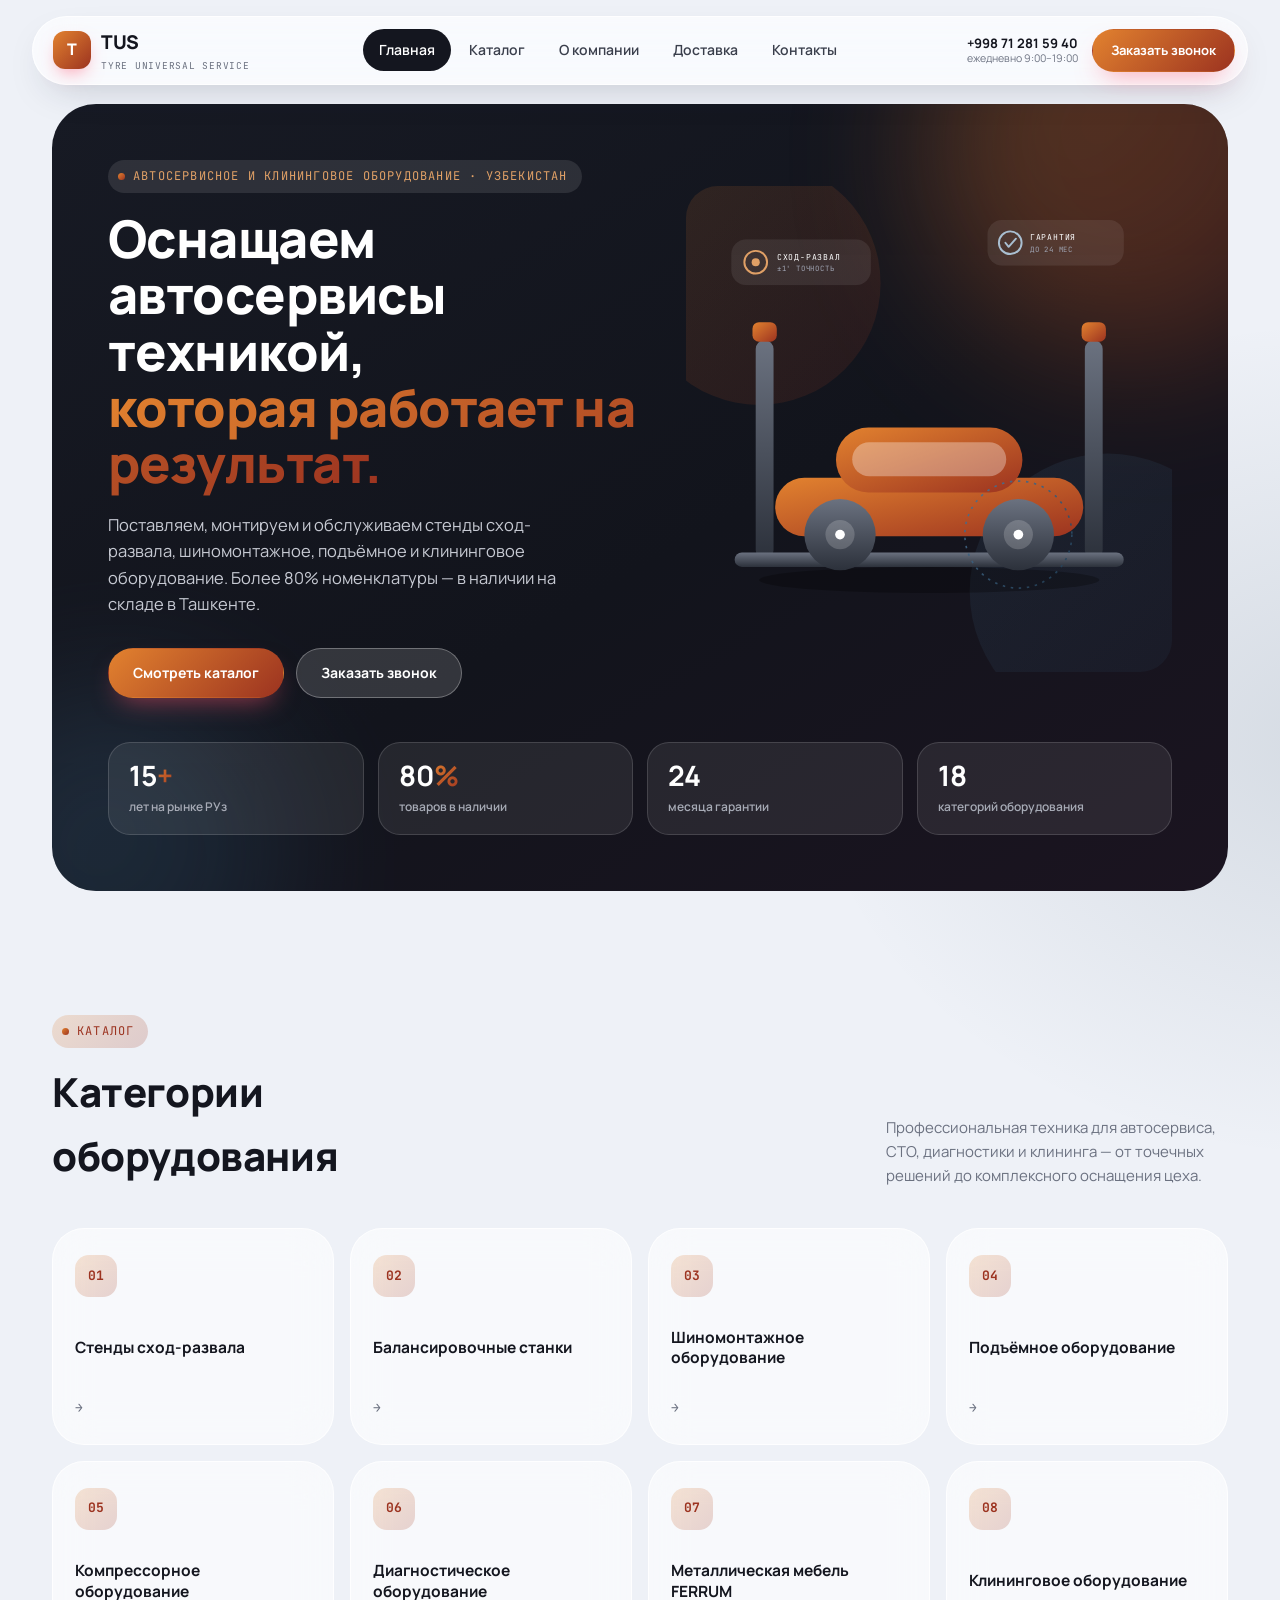
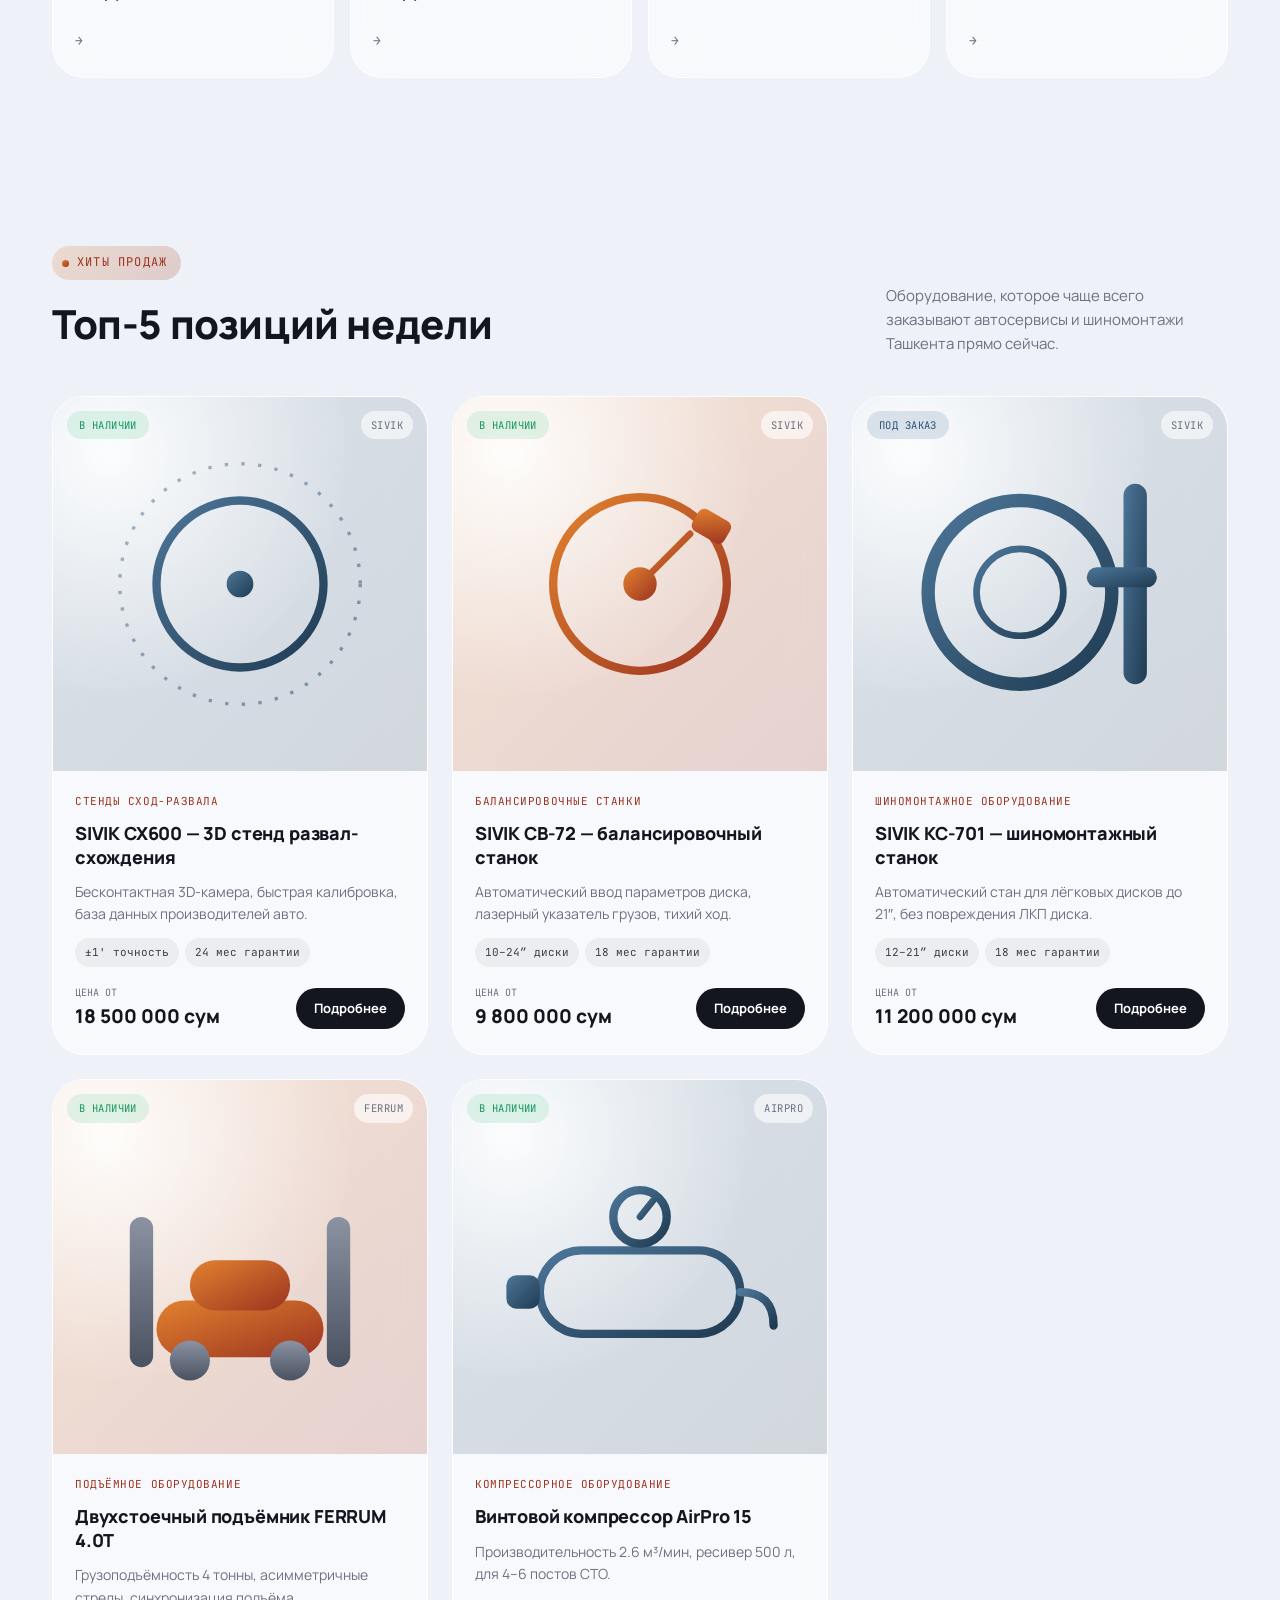
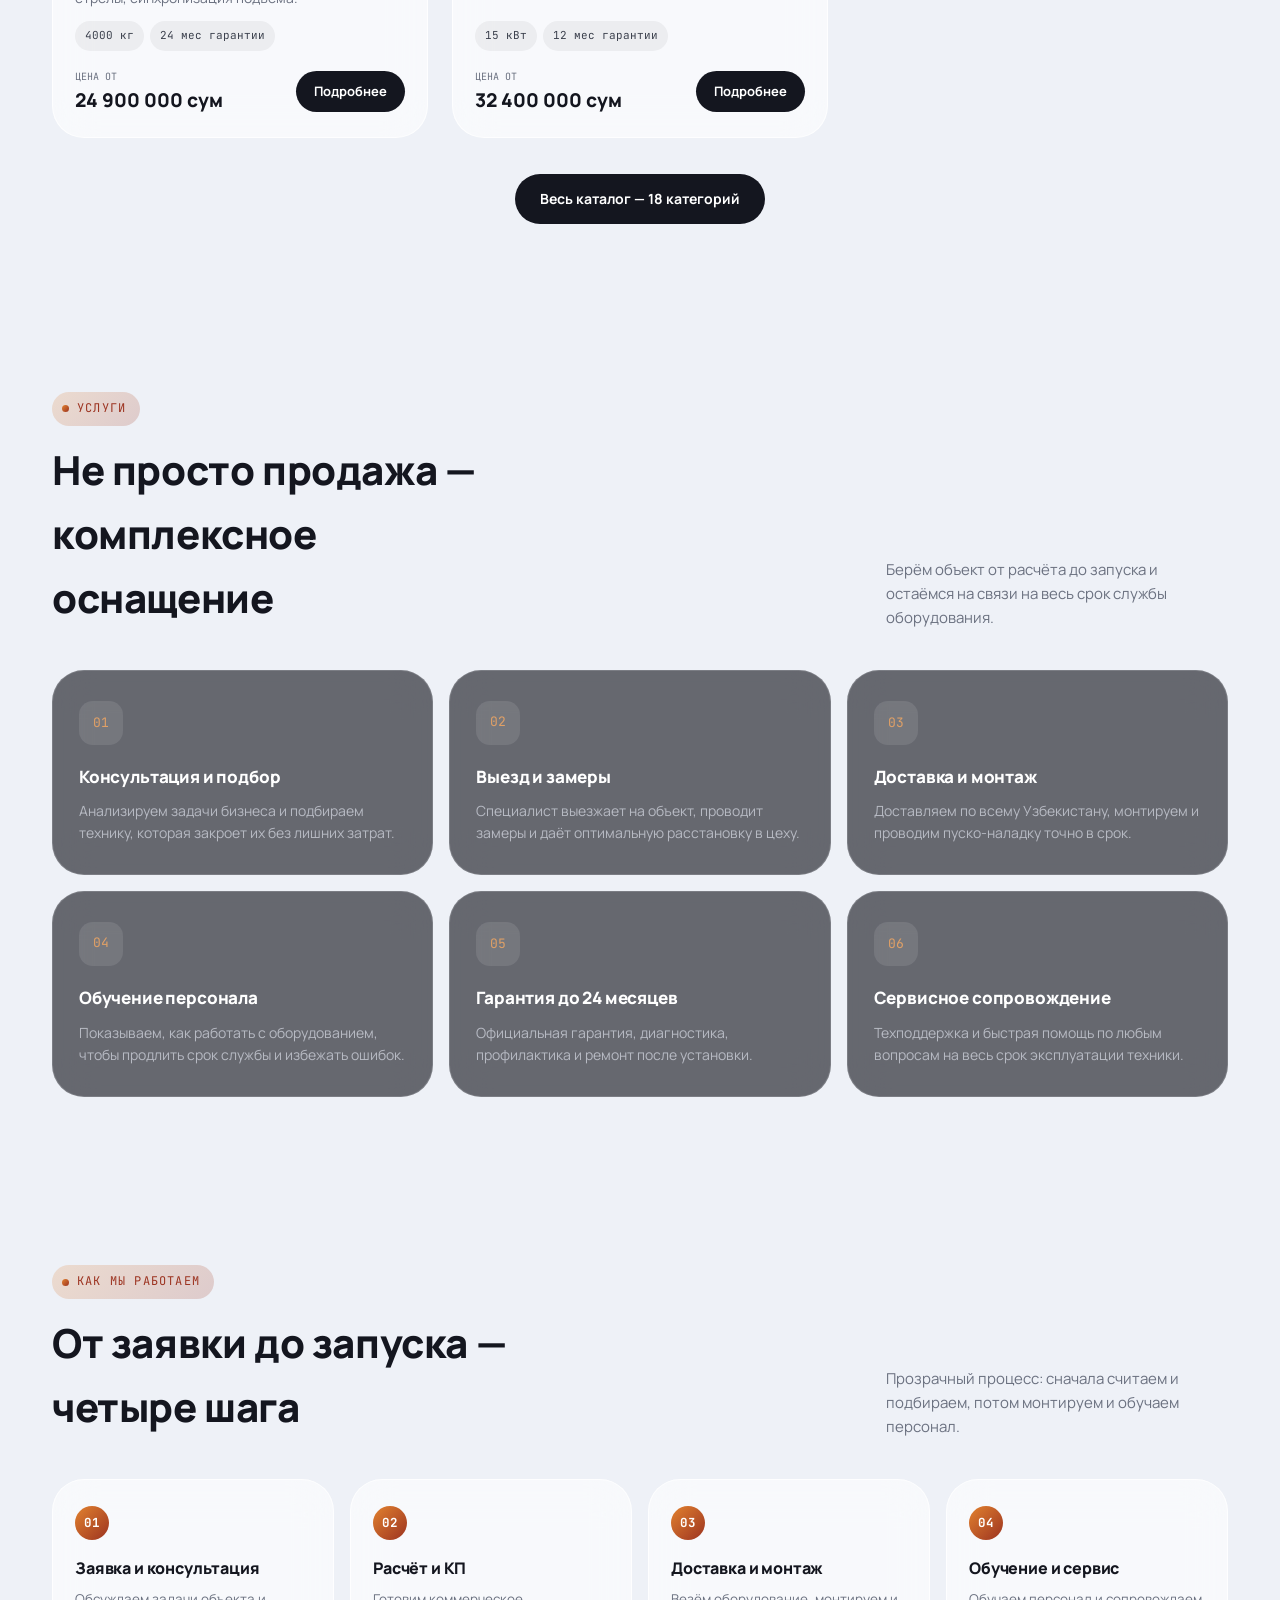
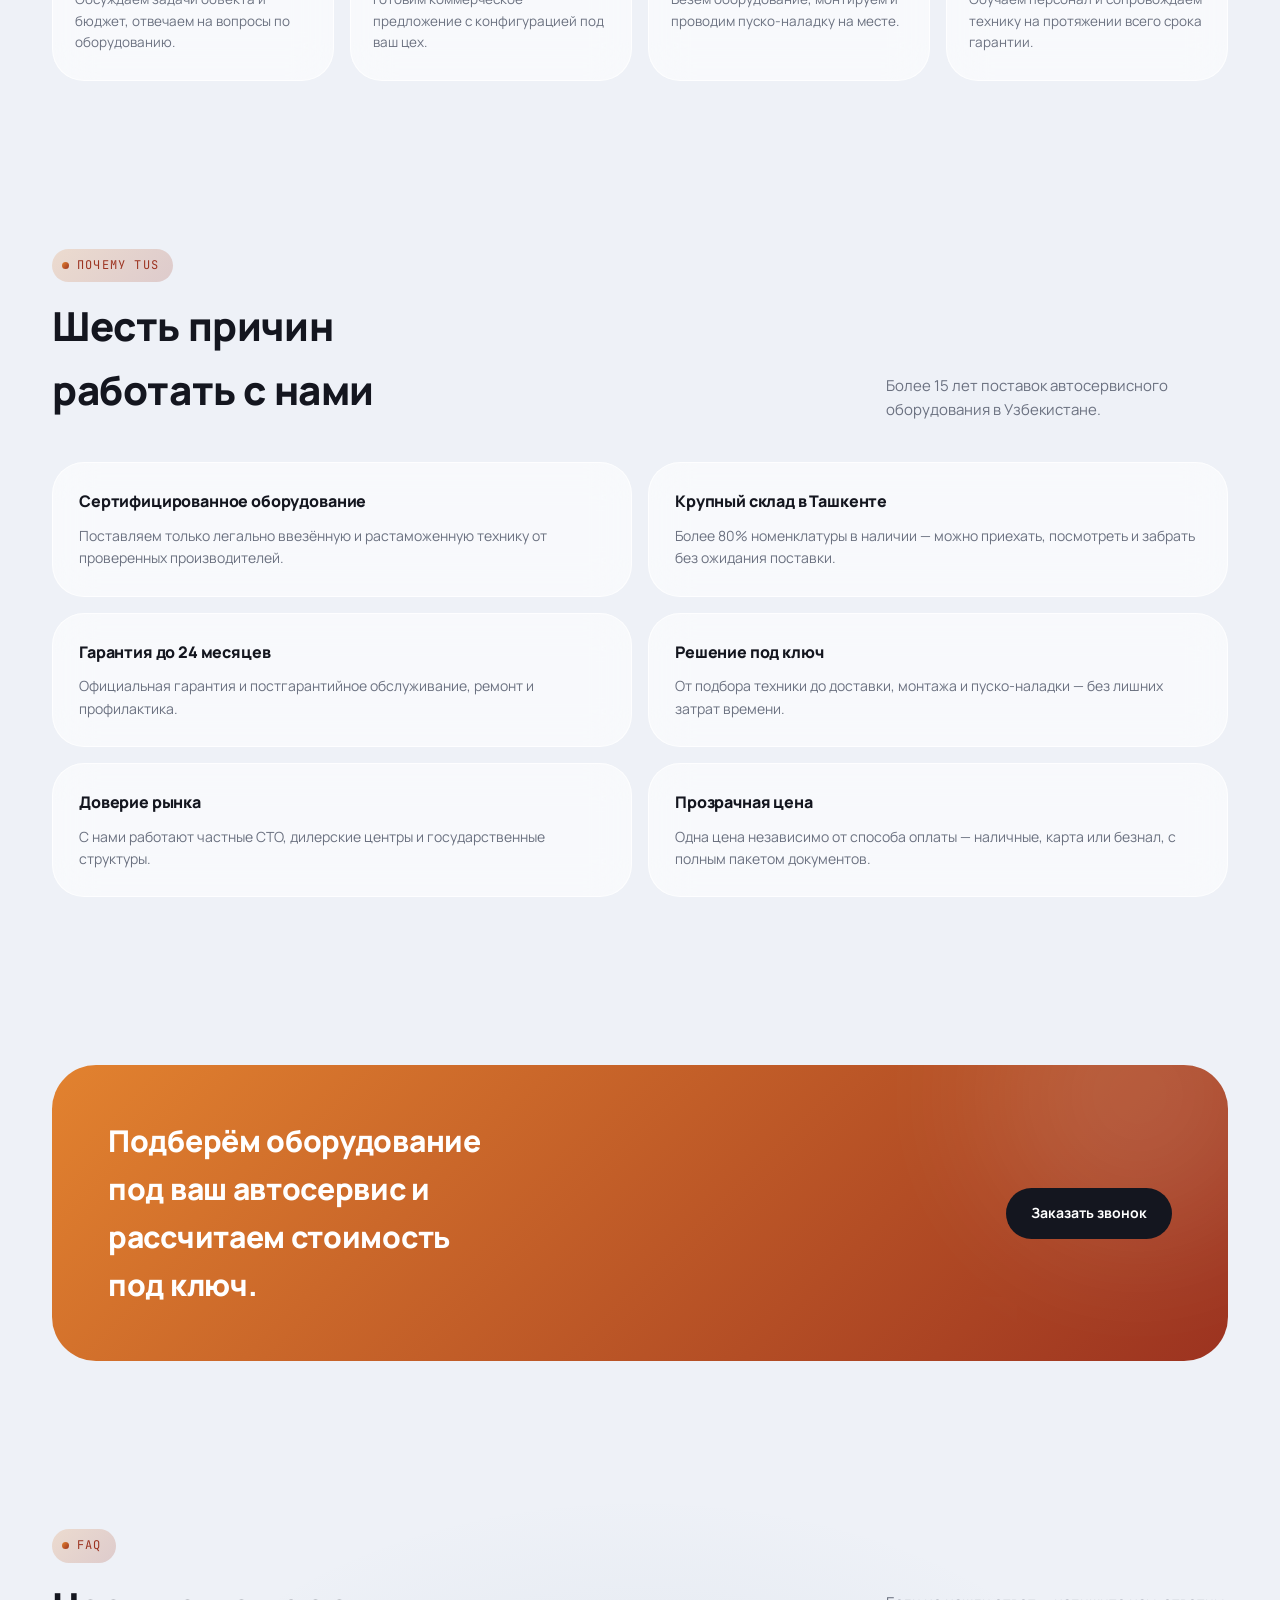
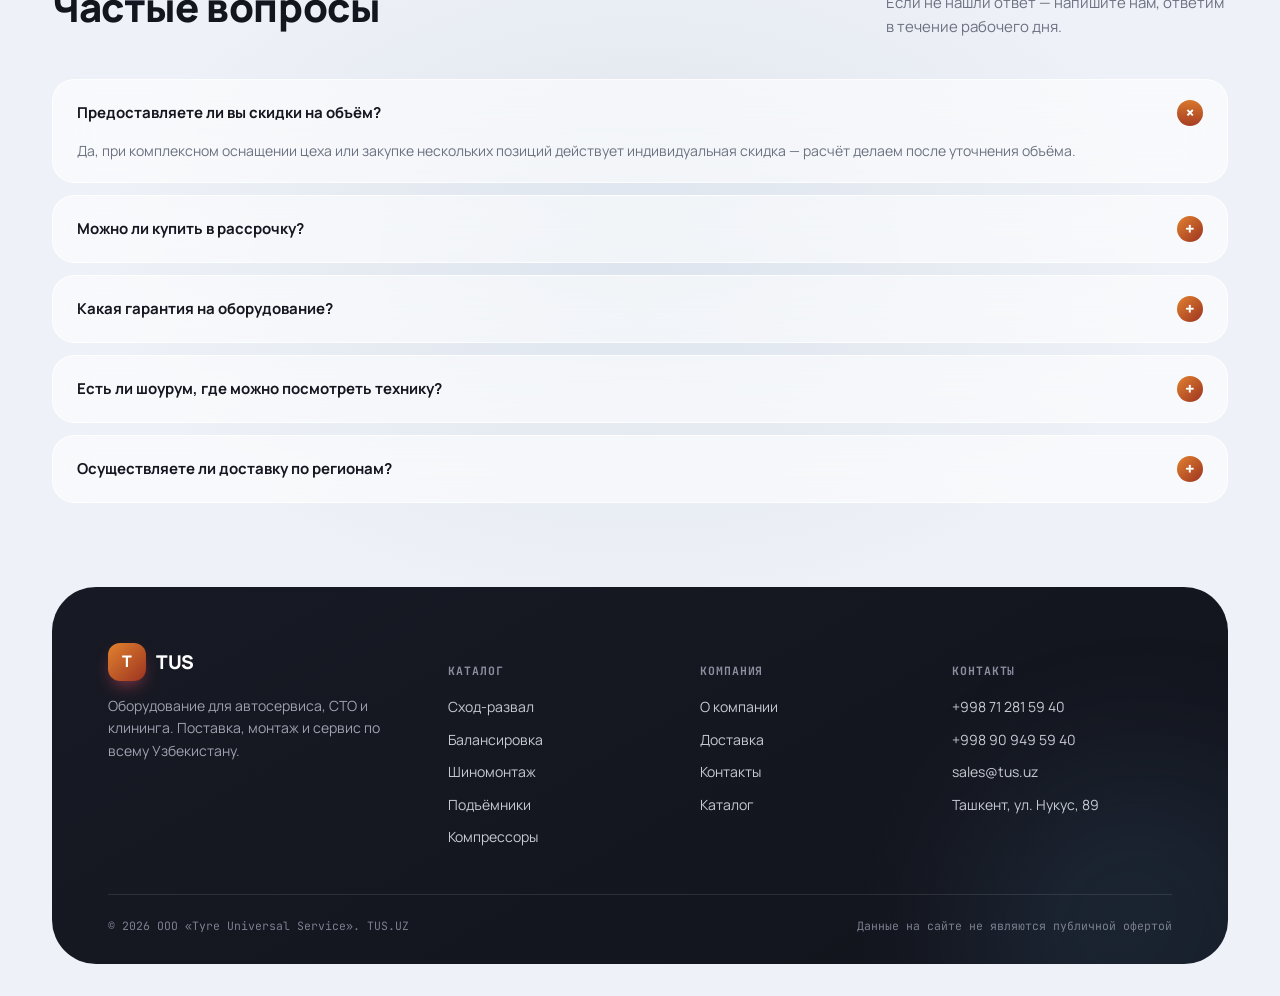
==== commit 2a83e392: "Add files via upload" ====
--- a/index.html
+++ b/index.html
@@ -63,13 +63,13 @@
           <svg viewBox="0 0 600 600" fill="none" xmlns="http://www.w3.org/2000/svg">
             <defs>
               <linearGradient id="carGrad" x1="0" y1="0" x2="1" y2="1">
-                <stop offset="0" stop-color="#ffa24d"/><stop offset="1" stop-color="#ff4d6d"/>
+                <stop offset="0" stop-color="#e2822f"/><stop offset="1" stop-color="#9c3320"/>
               </linearGradient>
               <linearGradient id="liftGrad" x1="0" y1="0" x2="0" y2="1">
                 <stop offset="0" stop-color="#6b7280"/><stop offset="1" stop-color="#2c313b"/>
               </linearGradient>
               <linearGradient id="ringGrad" x1="0" y1="0" x2="1" y2="1">
-                <stop offset="0" stop-color="#5aa7ff"/><stop offset="1" stop-color="#7c6cff"/>
+                <stop offset="0" stop-color="#4d7699"/><stop offset="1" stop-color="#1f3b52"/>
               </linearGradient>
             </defs>
 
@@ -105,14 +105,14 @@
             <line x1="476" y1="430" x2="496" y2="430" stroke="url(#ringGrad)" stroke-width="2"/>
 
             <rect x="56" y="66" width="172" height="56" rx="18" fill="#ffffff" opacity="0.08" stroke="#ffffff" stroke-opacity="0.2"/>
-            <circle cx="86" cy="94" r="14" fill="none" stroke="#ffb489" stroke-width="2.4"/>
-            <circle cx="86" cy="94" r="5" fill="#ffb489"/>
+            <circle cx="86" cy="94" r="14" fill="none" stroke="#e0a066" stroke-width="2.4"/>
+            <circle cx="86" cy="94" r="5" fill="#e0a066"/>
             <text x="112" y="91" font-family="JetBrains Mono, monospace" font-size="10" fill="#ffffff" letter-spacing="1">СХОД-РАЗВАЛ</text>
             <text x="112" y="105" font-family="JetBrains Mono, monospace" font-size="9" fill="#9ea2b0" letter-spacing="1">±1' ТОЧНОСТЬ</text>
 
             <rect x="372" y="42" width="168" height="56" rx="18" fill="#ffffff" opacity="0.08" stroke="#ffffff" stroke-opacity="0.2"/>
-            <circle cx="400" cy="70" r="14" fill="none" stroke="#9db4ff" stroke-width="2.4"/>
-            <path d="M394 70 l4 5 9 -10" fill="none" stroke="#9db4ff" stroke-width="2.4" stroke-linecap="round" stroke-linejoin="round"/>
+            <circle cx="400" cy="70" r="14" fill="none" stroke="#a9bfd1" stroke-width="2.4"/>
+            <path d="M394 70 l4 5 9 -10" fill="none" stroke="#a9bfd1" stroke-width="2.4" stroke-linecap="round" stroke-linejoin="round"/>
             <text x="424" y="67" font-family="JetBrains Mono, monospace" font-size="10" fill="#ffffff" letter-spacing="1">ГАРАНТИЯ</text>
             <text x="424" y="81" font-family="JetBrains Mono, monospace" font-size="9" fill="#9ea2b0" letter-spacing="1">ДО 24 МЕС</text>
           </svg>
@@ -167,7 +167,7 @@
           <span class="stock-tag">В наличии</span>
           <span class="brand-tag">SIVIK</span>
           <svg viewBox="0 0 200 200" fill="none" xmlns="http://www.w3.org/2000/svg">
-            <defs><linearGradient id="hg1" x1="0" y1="0" x2="1" y2="1"><stop offset="0" stop-color="#5aa7ff"/><stop offset="1" stop-color="#7c6cff"/></linearGradient></defs>
+            <defs><linearGradient id="hg1" x1="0" y1="0" x2="1" y2="1"><stop offset="0" stop-color="#4d7699"/><stop offset="1" stop-color="#1f3b52"/></linearGradient></defs>
             <circle cx="100" cy="100" r="50" stroke="url(#hg1)" stroke-width="5"/>
             <circle cx="100" cy="100" r="8" fill="url(#hg1)"/>
             <line x1="100" y1="30" x2="100" y2="50" stroke="url(#hg1)" stroke-width="5" stroke-linecap="round"/>
@@ -197,7 +197,7 @@
           <span class="stock-tag">В наличии</span>
           <span class="brand-tag">SIVIK</span>
           <svg viewBox="0 0 200 200" fill="none" xmlns="http://www.w3.org/2000/svg">
-            <defs><linearGradient id="hg2" x1="0" y1="0" x2="1" y2="1"><stop offset="0" stop-color="#ffa24d"/><stop offset="1" stop-color="#ff5470"/></linearGradient></defs>
+            <defs><linearGradient id="hg2" x1="0" y1="0" x2="1" y2="1"><stop offset="0" stop-color="#e2822f"/><stop offset="1" stop-color="#9c3320"/></linearGradient></defs>
             <circle cx="100" cy="100" r="52" stroke="url(#hg2)" stroke-width="5"/>
             <circle cx="100" cy="100" r="10" fill="url(#hg2)"/>
             <rect x="132" y="58" width="22" height="15" rx="4" fill="url(#hg2)" transform="rotate(30 143 65)"/>
@@ -224,7 +224,7 @@
           <span class="stock-tag order">Под заказ</span>
           <span class="brand-tag">SIVIK</span>
           <svg viewBox="0 0 200 200" fill="none" xmlns="http://www.w3.org/2000/svg">
-            <defs><linearGradient id="hg3" x1="0" y1="0" x2="1" y2="1"><stop offset="0" stop-color="#5aa7ff"/><stop offset="1" stop-color="#7c6cff"/></linearGradient></defs>
+            <defs><linearGradient id="hg3" x1="0" y1="0" x2="1" y2="1"><stop offset="0" stop-color="#4d7699"/><stop offset="1" stop-color="#1f3b52"/></linearGradient></defs>
             <circle cx="88" cy="105" r="55" stroke="url(#hg3)" stroke-width="8"/>
             <circle cx="88" cy="105" r="26" stroke="url(#hg3)" stroke-width="4"/>
             <rect x="150" y="40" width="14" height="120" rx="7" fill="url(#hg3)"/>
@@ -251,7 +251,7 @@
           <span class="stock-tag">В наличии</span>
           <span class="brand-tag">FERRUM</span>
           <svg viewBox="0 0 200 200" fill="none" xmlns="http://www.w3.org/2000/svg">
-            <defs><linearGradient id="hg4" x1="0" y1="0" x2="1" y2="1"><stop offset="0" stop-color="#ffa24d"/><stop offset="1" stop-color="#ff5470"/></linearGradient><linearGradient id="hg4b" x1="0" y1="0" x2="0" y2="1"><stop offset="0" stop-color="#8b93a3"/><stop offset="1" stop-color="#4a5160"/></linearGradient></defs>
+            <defs><linearGradient id="hg4" x1="0" y1="0" x2="1" y2="1"><stop offset="0" stop-color="#e2822f"/><stop offset="1" stop-color="#9c3320"/></linearGradient><linearGradient id="hg4b" x1="0" y1="0" x2="0" y2="1"><stop offset="0" stop-color="#8b93a3"/><stop offset="1" stop-color="#4a5160"/></linearGradient></defs>
             <rect x="34" y="70" width="14" height="90" rx="7" fill="url(#hg4b)"/>
             <rect x="152" y="70" width="14" height="90" rx="7" fill="url(#hg4b)"/>
             <rect x="50" y="120" width="100" height="34" rx="17" fill="url(#hg4)"/>
@@ -280,7 +280,7 @@
           <span class="stock-tag">В наличии</span>
           <span class="brand-tag">AIRPRO</span>
           <svg viewBox="0 0 200 200" fill="none" xmlns="http://www.w3.org/2000/svg">
-            <defs><linearGradient id="hg5" x1="0" y1="0" x2="1" y2="1"><stop offset="0" stop-color="#5aa7ff"/><stop offset="1" stop-color="#7c6cff"/></linearGradient></defs>
+            <defs><linearGradient id="hg5" x1="0" y1="0" x2="1" y2="1"><stop offset="0" stop-color="#4d7699"/><stop offset="1" stop-color="#1f3b52"/></linearGradient></defs>
             <rect x="40" y="90" width="120" height="50" rx="25" stroke="url(#hg5)" stroke-width="5"/>
             <circle cx="100" cy="70" r="16" stroke="url(#hg5)" stroke-width="5"/>
             <line x1="100" y1="70" x2="108" y2="60" stroke="url(#hg5)" stroke-width="4" stroke-linecap="round"/>
--- a/style.css
+++ b/style.css
@@ -23,15 +23,15 @@
   --dark-fill-hi:    rgba(24,27,37,.78);
   --dark-border:     rgba(255,255,255,.14);
 
-  --orange-1:   #ff8a3d;
-  --orange-2:   #ff4d6d;
-  --grad-primary: linear-gradient(135deg,#ffa24d 0%,#ff5470 100%);
-  --grad-primary-soft: linear-gradient(135deg, rgba(255,162,77,.20), rgba(255,84,112,.20));
-
-  --blue-1:     #5aa7ff;
-  --blue-2:     #7c6cff;
-  --grad-blue:  linear-gradient(135deg,#5aa7ff 0%,#7c6cff 100%);
-  --grad-blue-soft: linear-gradient(135deg, rgba(90,167,255,.18), rgba(124,108,255,.18));
+  --orange-1:   #e2822f;
+  --orange-2:   #9c3320;
+  --grad-primary: linear-gradient(135deg,#e2822f 0%,#9c3320 100%);
+  --grad-primary-soft: linear-gradient(135deg, rgba(226,130,47,.20), rgba(156,51,32,.20));
+
+  --blue-1:     #4d7699;
+  --blue-2:     #1f3b52;
+  --grad-blue:  linear-gradient(135deg,#4d7699 0%,#1f3b52 100%);
+  --grad-blue-soft: linear-gradient(135deg, rgba(77,118,153,.18), rgba(31,59,82,.18));
 
   --green:      #2fbf7a;
 
@@ -52,9 +52,9 @@
 body{
   margin:0;
   background:
-    radial-gradient(1000px 600px at 8% -10%, rgba(255,138,61,.16), transparent 60%),
-    radial-gradient(900px 700px at 105% 10%, rgba(124,108,255,.14), transparent 60%),
-    radial-gradient(900px 600px at 50% 90%, rgba(90,167,255,.12), transparent 60%),
+    radial-gradient(1000px 600px at 8% -10%, rgba(226,130,47,.13), transparent 60%),
+    radial-gradient(900px 700px at 105% 10%, rgba(31,59,82,.12), transparent 60%),
+    radial-gradient(900px 600px at 50% 90%, rgba(77,118,153,.10), transparent 60%),
     var(--bg-1);
   color:var(--ink);
   font-family:var(--f-body);
@@ -131,7 +131,7 @@
   background:var(--grad-primary);
   display:inline-block;
 }
-.eyebrow.on-dark{ color:#ffcda3; background:rgba(255,255,255,.1); }
+.eyebrow.on-dark{ color:#e0a066; background:rgba(255,255,255,.1); }
 
 /* ============================================================
    HEADER — floating glass pill
@@ -465,7 +465,7 @@
   color:#1a9560;
   backdrop-filter:blur(6px);
 }
-.stock-tag.order{ background:rgba(90,167,255,.16); color:#2f6fd6; }
+.stock-tag.order{ background:rgba(77,118,153,.18); color:#2d5578; }
 .brand-tag{
   position:absolute; top:14px; right:14px;
   font-family:var(--f-mono); font-size:10.5px; color:var(--muted); letter-spacing:.04em;
@@ -518,7 +518,7 @@
   margin-bottom:18px;
   font-family:var(--f-mono);
   font-size:13px;
-  color:#ffb489;
+  color:#e0a066;
 }
 .service-card h4{ font-size:17px; font-weight:800; margin-bottom:10px; }
 .service-card p{ font-size:14px; color:#b7bac3; }
